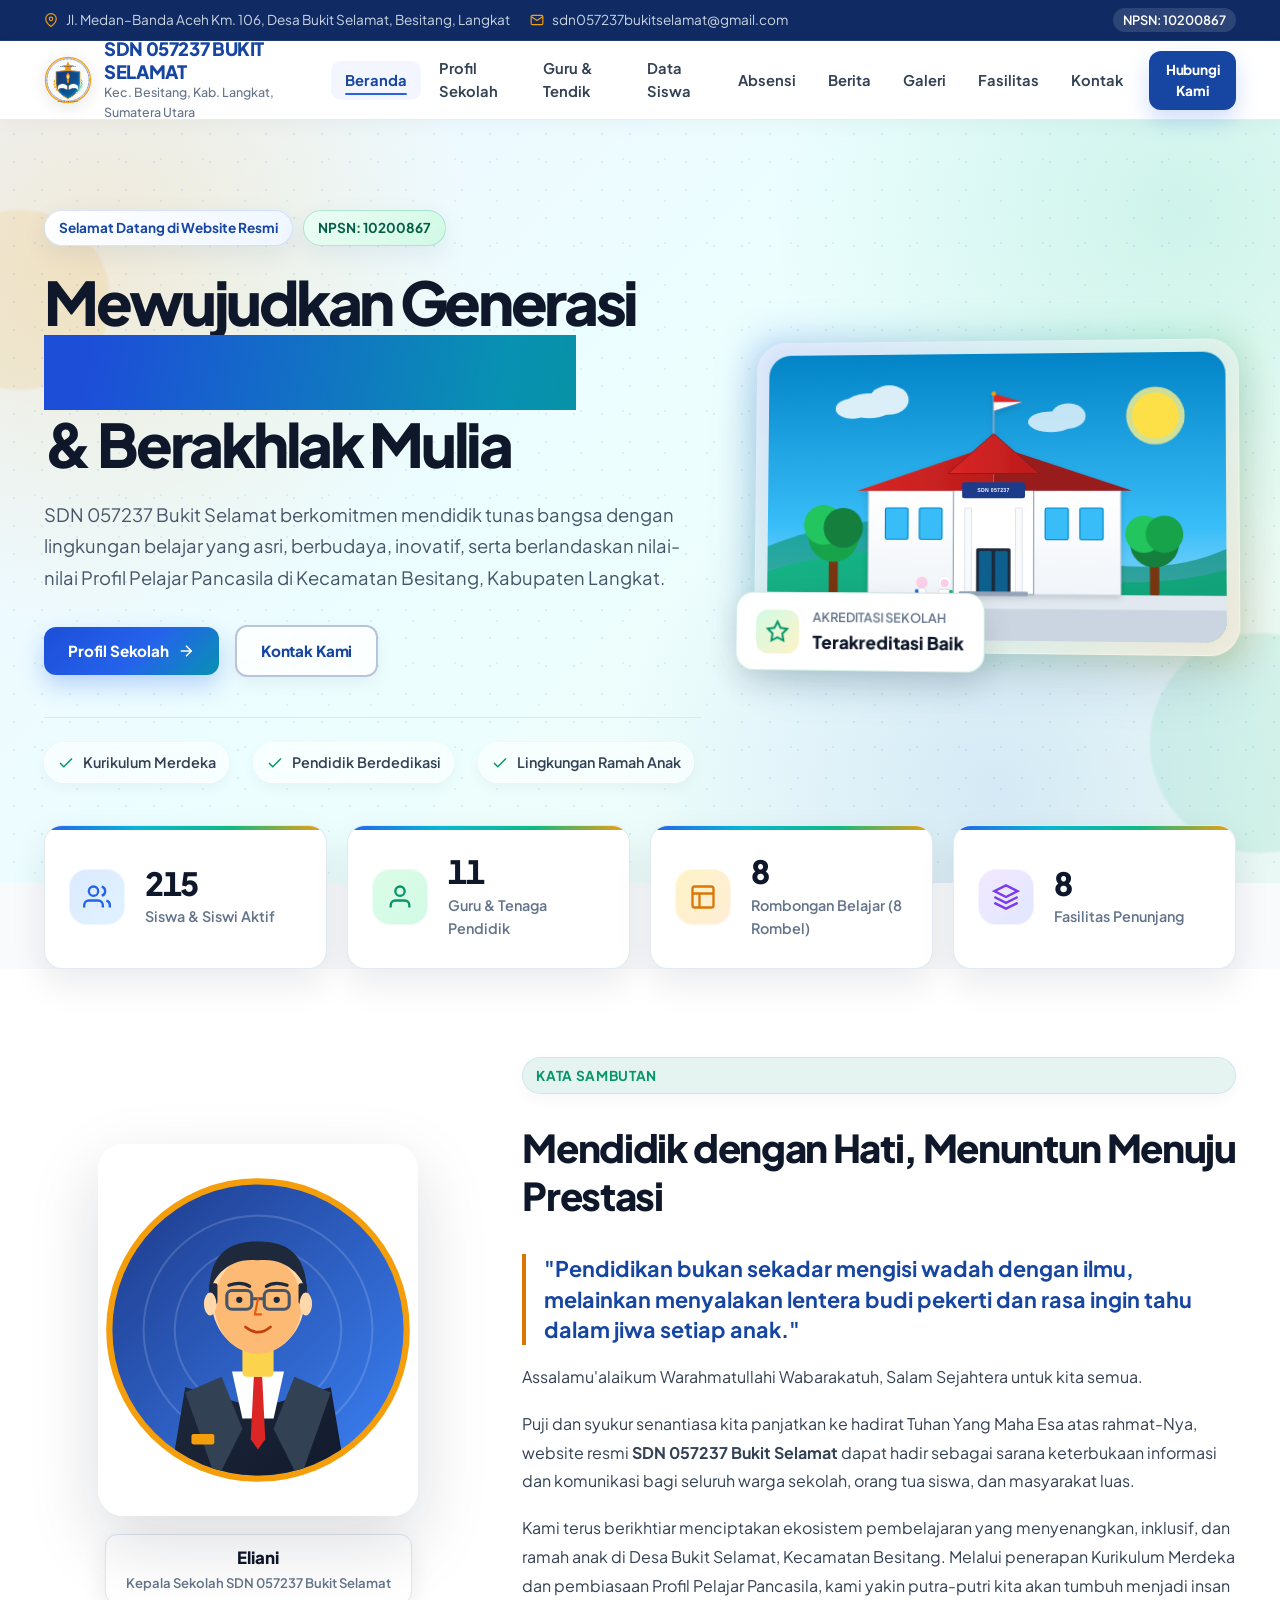
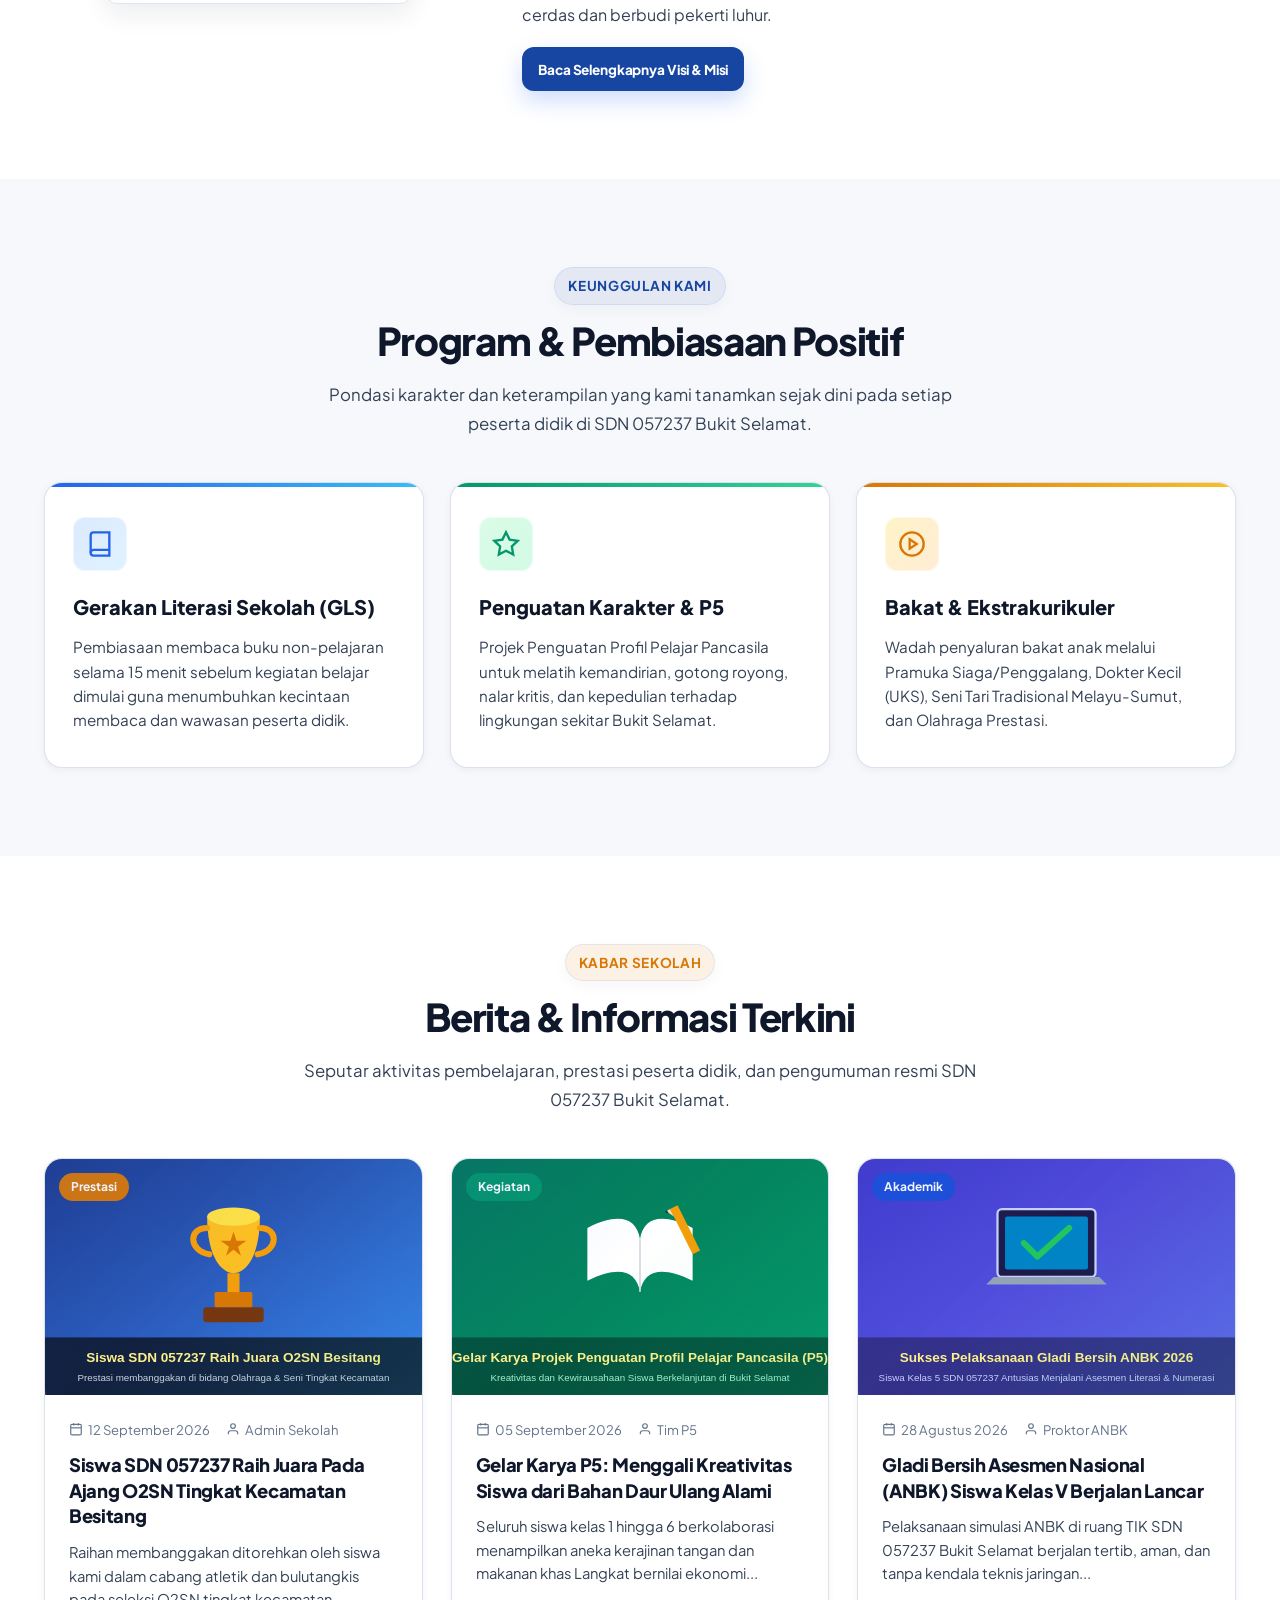
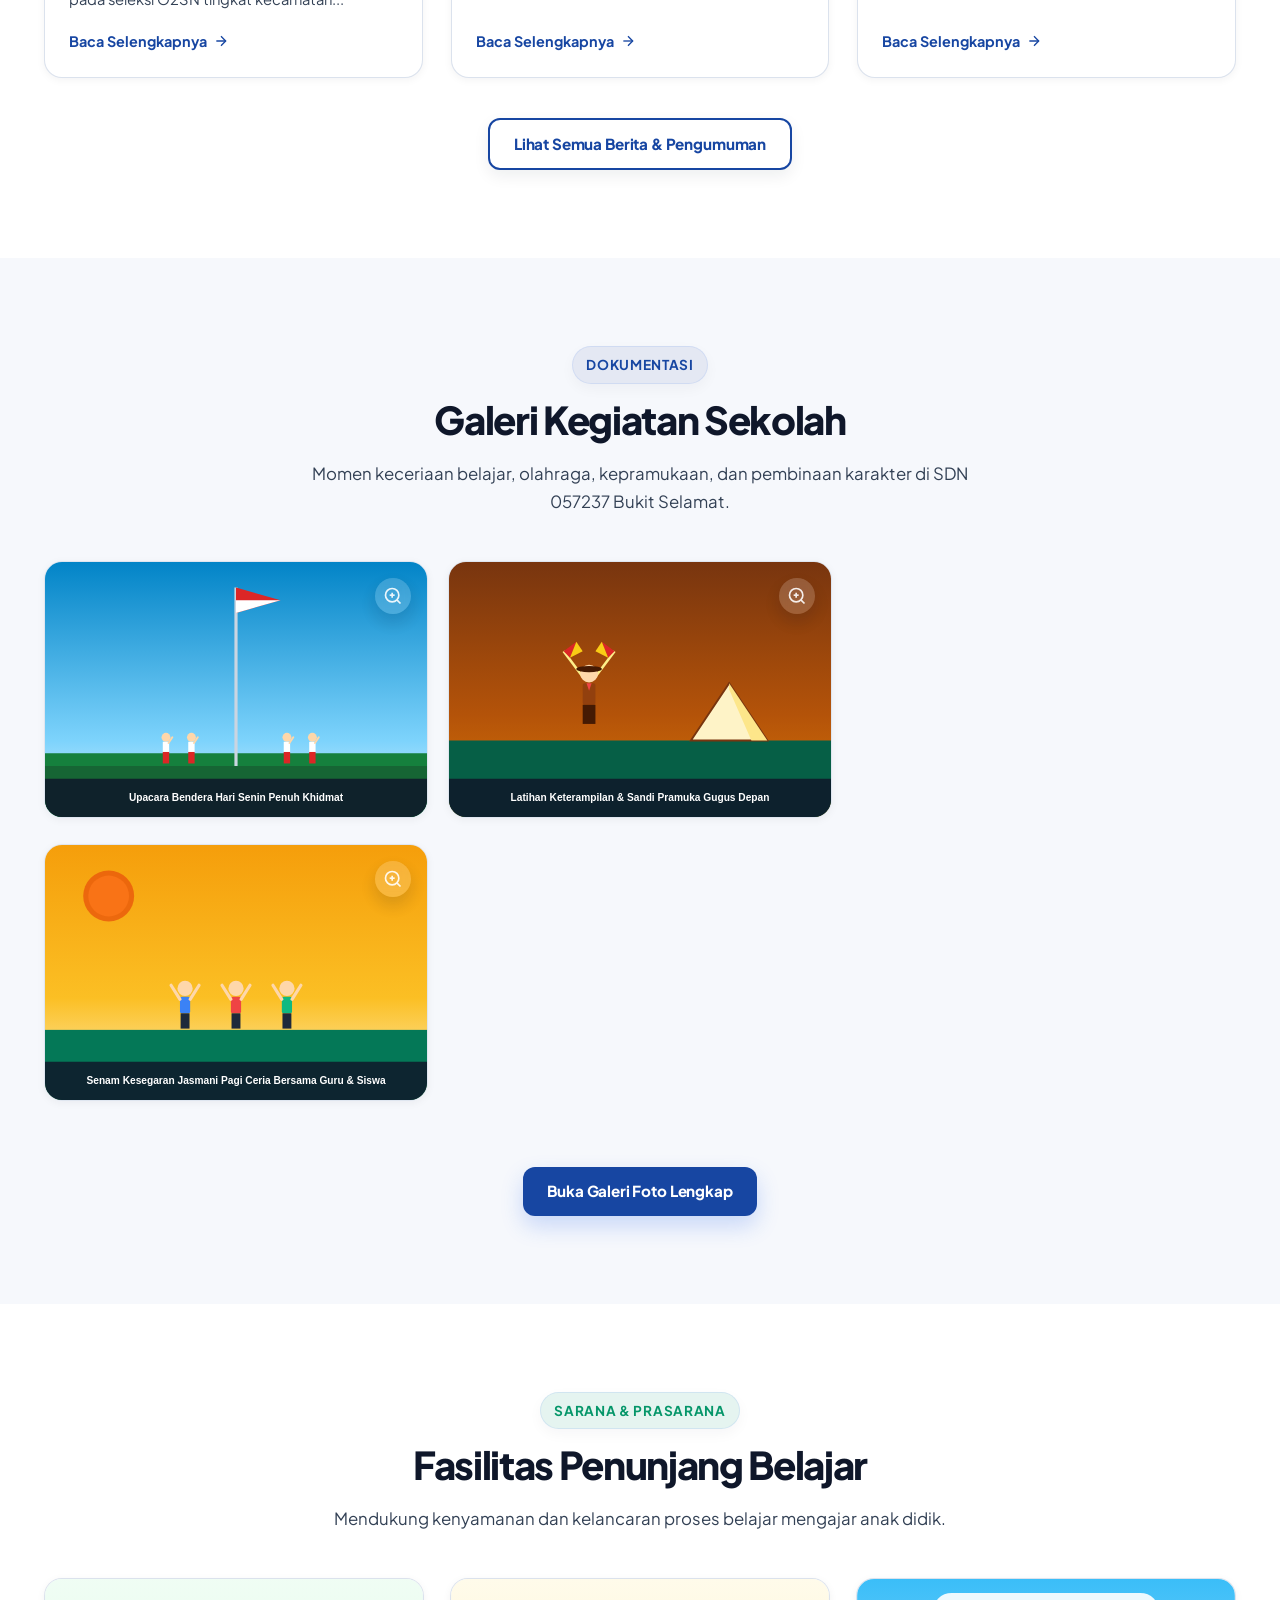
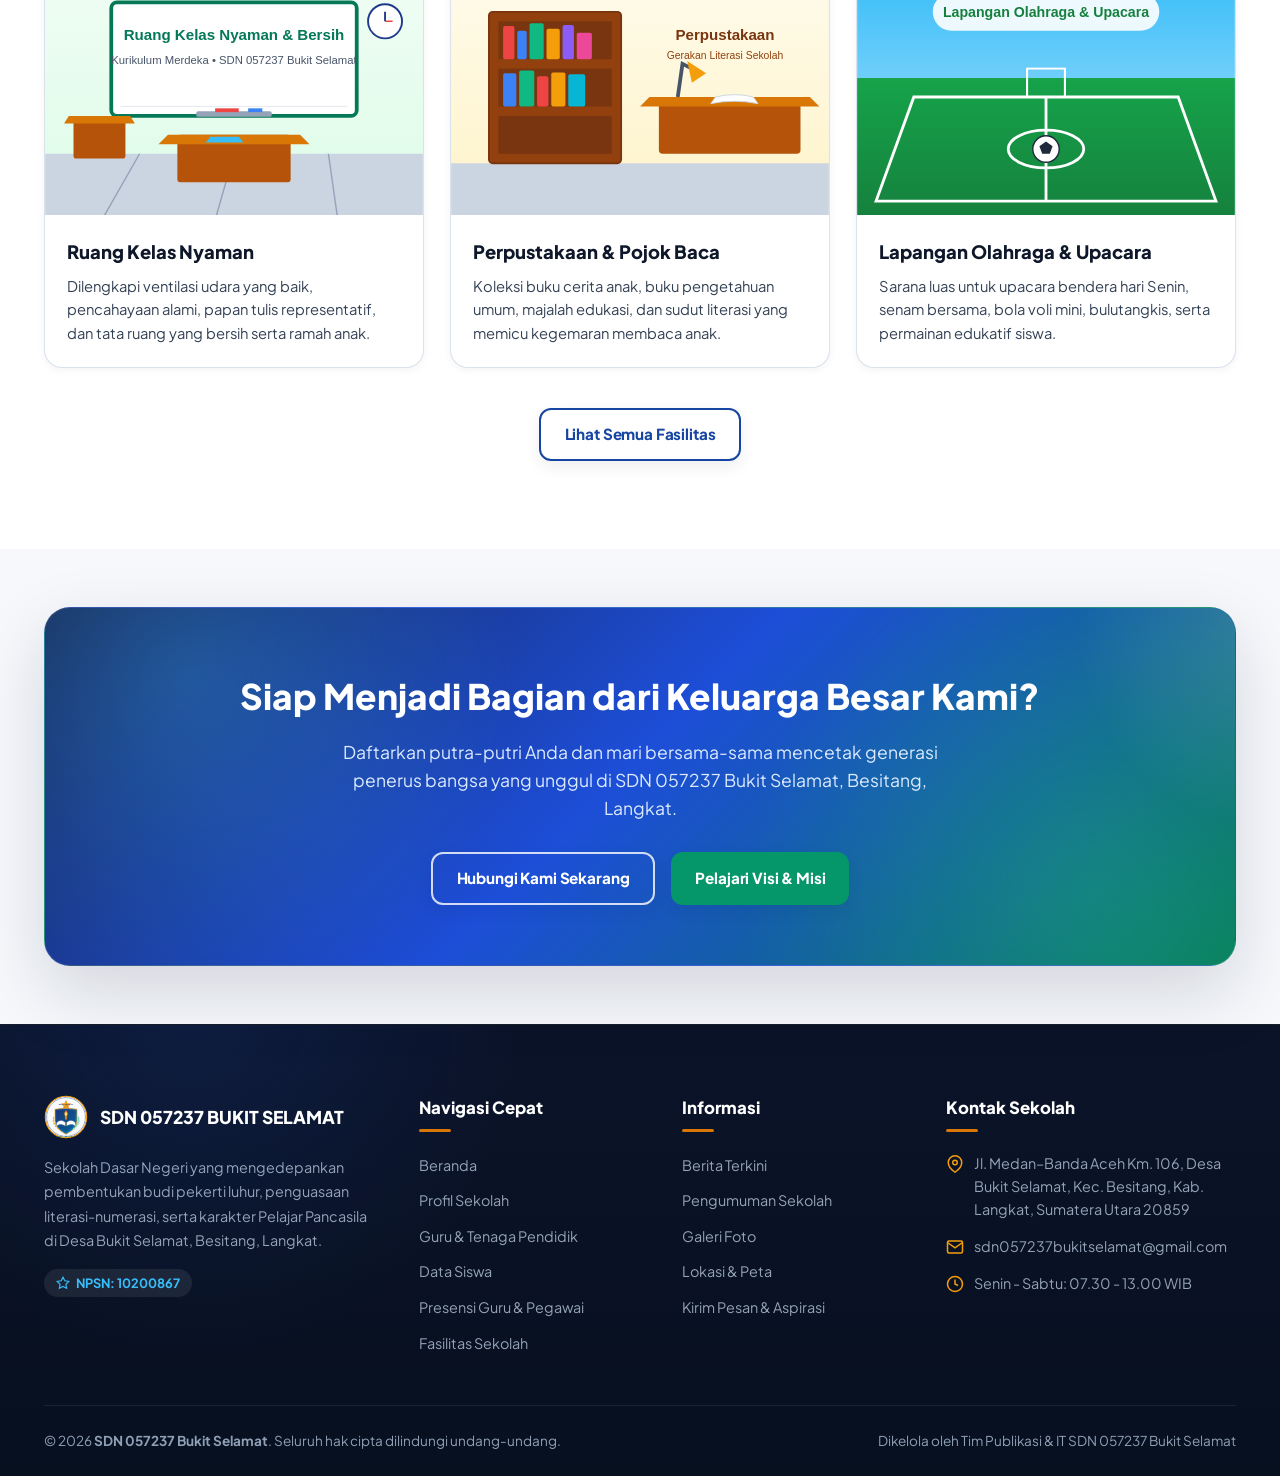
==== index.html @ f5596aab "feat: link homepage news cards to article details" ====
<!DOCTYPE html>
<html lang="id">
<head>
  <meta charset="UTF-8">
  <meta name="viewport" content="width=device-width, initial-scale=1.0">
  <title>SDN 057237 Bukit Selamat - Website Resmi Sekolah Dasar Negeri</title>
  <meta name="description" content="Website resmi SDN 057237 Bukit Selamat, Besitang, Langkat, Sumatera Utara. NPSN: 10200867. Informasi profil sekolah, guru, siswa, fasilitas, prestasi, dan berita terkini.">
  <link rel="icon" type="image/svg+xml" href="images/logo.svg">
  <link rel="stylesheet" href="css/style.css">
  <meta name="theme-color" content="#1746a2">
  <meta name="robots" content="index,follow">
  <meta property="og:type" content="website">
  <meta property="og:site_name" content="SDN 057237 Bukit Selamat">
  <meta property="og:title" content="SDN 057237 Bukit Selamat - Website Resmi Sekolah Dasar Negeri">
  <meta property="og:description" content="Website resmi SDN 057237 Bukit Selamat, Besitang, Langkat, Sumatera Utara. NPSN: 10200867. Informasi profil sekolah, guru, siswa, fasilitas, prestasi, dan berita terkini.">
  <script type="application/ld+json">
    {
    "@context": "https://schema.org",
    "@type": "School",
    "name": "SDN 057237 Bukit Selamat",
    "identifier": {
      "@type": "PropertyValue",
      "propertyID": "NPSN",
      "value": "10200867"
    },
    "description": "Website resmi SDN 057237 Bukit Selamat, Besitang, Langkat, Sumatera Utara. NPSN: 10200867. Informasi profil sekolah, guru, siswa, fasilitas, prestasi, dan berita terkini.",
    "email": "sdn057237bukitselamat@gmail.com",
    "address": {
      "@type": "PostalAddress",
      "streetAddress": "Jl. Medan–Banda Aceh Km. 106, Desa Bukit Selamat",
      "addressLocality": "Besitang",
      "addressRegion": "Sumatera Utara",
      "postalCode": "20859",
      "addressCountry": "ID"
    }
  }
  </script>
</head>
<body>

  <!-- ==========================================================================
       1. Top Bar (Kontak Cepat & NPSN)
       ========================================================================== -->
  <div class="topbar">
    <div class="container topbar-wrapper">
      <div class="topbar-info">
        <span class="topbar-item">
          <!-- Icon Map Pin -->
          <svg viewBox="0 0 24 24" fill="none" stroke="currentColor" stroke-width="2"><path d="M21 10c0 7-9 13-9 13s-9-6-9-13a9 9 0 0 1 18 0z"></path><circle cx="12" cy="10" r="3"></circle></svg>
          Jl. Medan–Banda Aceh Km. 106, Desa Bukit Selamat, Besitang, Langkat
        </span>
        <span class="topbar-item">
          <!-- Icon Mail -->
          <svg viewBox="0 0 24 24" fill="none" stroke="currentColor" stroke-width="2"><path d="M4 4h16c1.1 0 2 .9 2 2v12c0 1.1-.9 2-2 2H4c-1.1 0-2-.9-2-2V6c0-1.1.9-2 2-2z"></path><polyline points="22,6 12,13 2,6"></polyline></svg>
          <a href="mailto:sdn057237bukitselamat@gmail.com">sdn057237bukitselamat@gmail.com</a>
        </span>
      </div>
      <div class="topbar-badge">
        <span>NPSN: 10200867</span>
      </div>
    </div>
  </div>

  <!-- ==========================================================================
       2. Header & Navigasi Utama
       ========================================================================== -->
  <header class="header">
    <div class="container nav-container">
      <a href="index.html" class="brand" title="SDN 057237 Bukit Selamat">
        <img src="images/logo.svg" alt="Logo SDN 057237 Bukit Selamat" class="brand-logo">
        <div class="brand-text">
          <span class="brand-name">SDN 057237 BUKIT SELAMAT</span>
          <span class="brand-sub">Kec. Besitang, Kab. Langkat, Sumatera Utara</span>
        </div>
      </a>

      <!-- Menu Navigasi -->
      <nav class="nav-menu" id="navMenu">
        <a href="index.html" class="nav-link active">Beranda</a>
        <a href="profil.html" class="nav-link">Profil Sekolah</a>
        <a href="guru.html" class="nav-link">Guru &amp; Tendik</a>
        <a href="siswa.html" class="nav-link">Data Siswa</a>
        <a href="absensi.html" class="nav-link">Absensi</a>
        <a href="berita.html" class="nav-link">Berita</a>
        <a href="galeri.html" class="nav-link">Galeri</a>
        <a href="fasilitas.html" class="nav-link">Fasilitas</a>
        <a href="kontak.html" class="nav-link">Kontak</a>
        <div class="nav-cta">
          <a href="kontak.html" class="btn btn-primary btn-sm">Hubungi Kami</a>
        </div>
      </nav>

      <!-- Tombol Hamburger Mobile -->
      <button class="nav-toggle" aria-label="Buka Menu Navigasi">
        <svg viewBox="0 0 24 24" fill="none" stroke="currentColor" stroke-width="2"><line x1="3" y1="12" x2="21" y2="12"></line><line x1="3" y1="6" x2="21" y2="6"></line><line x1="3" y1="18" x2="21" y2="18"></line></svg>
      </button>
    </div>
  </header>

  <main>
    <!-- ==========================================================================
         3. Hero Section / Banner Sekolah
         ========================================================================== -->
    <section class="hero">
      <div class="hero-pattern"></div>
      <div class="container hero-grid">
        <div class="hero-text-content">
          <div class="hero-badge-group">
            <span class="hero-badge">Selamat Datang di Website Resmi</span>
            <span class="hero-badge hero-badge-npsn">NPSN: 10200867</span>
          </div>
          <h1 class="hero-title">Mewujudkan Generasi <span>Cerdas, Berkarakter</span> &amp; Berakhlak Mulia</h1>
          <p class="hero-subtitle">
            SDN 057237 Bukit Selamat berkomitmen mendidik tunas bangsa dengan lingkungan belajar yang asri, berbudaya, inovatif, serta berlandaskan nilai-nilai Profil Pelajar Pancasila di Kecamatan Besitang, Kabupaten Langkat.
          </p>
          <div class="hero-buttons">
            <a href="profil.html" class="btn btn-primary">
              <span>Profil Sekolah</span>
              <svg viewBox="0 0 24 24" fill="none" stroke="currentColor" stroke-width="2"><line x1="5" y1="12" x2="19" y2="12"></line><polyline points="12 5 19 12 12 19"></polyline></svg>
            </a>
            <a href="kontak.html" class="btn btn-outline">
              <span>Kontak Kami</span>
            </a>
          </div>
          <div class="hero-features">
            <div class="hero-feature-item">
              <svg viewBox="0 0 24 24" fill="none" stroke="currentColor" stroke-width="2"><polyline points="20 6 9 17 4 12"></polyline></svg>
              <span>Kurikulum Merdeka</span>
            </div>
            <div class="hero-feature-item">
              <svg viewBox="0 0 24 24" fill="none" stroke="currentColor" stroke-width="2"><polyline points="20 6 9 17 4 12"></polyline></svg>
              <span>Pendidik Berdedikasi</span>
            </div>
            <div class="hero-feature-item">
              <svg viewBox="0 0 24 24" fill="none" stroke="currentColor" stroke-width="2"><polyline points="20 6 9 17 4 12"></polyline></svg>
              <span>Lingkungan Ramah Anak</span>
            </div>
          </div>
        </div>

        <div class="hero-image-wrapper">
          <div class="hero-image-card">
            <img src="images/hero-school.svg" alt="Ilustrasi Gedung SDN 057237 Bukit Selamat">
            <!-- Floating Badge -->
            <div class="floating-badge">
              <div class="floating-icon">
                <svg viewBox="0 0 24 24" fill="none" stroke="currentColor" stroke-width="2"><path d="M12 2l3.09 6.26L22 9.27l-5 4.87 1.18 6.88L12 17.77l-6.18 3.25L7 14.14 2 9.27l6.91-1.01L12 2z"></path></svg>
              </div>
              <div>
                <div class="floating-title">Akreditasi Sekolah</div>
                <div class="floating-val">Terakreditasi Baik</div>
              </div>
            </div>
          </div>
        </div>
      </div>
    </section>

    <!-- ==========================================================================
         4. Ringkasan Statistik Sekolah (Siswa, Guru, Fasilitas, Kelas)
         ========================================================================== -->
    <section class="stats-section">
      <div class="container">
        <div class="stats-grid">
          <!-- Card Siswa -->
          <div class="stat-card">
            <div class="stat-icon icon-blue">
              <svg viewBox="0 0 24 24" fill="none" stroke="currentColor" stroke-width="2"><path d="M17 21v-2a4 4 0 0 0-4-4H5a4 4 0 0 0-4 4v2"></path><circle cx="9" cy="7" r="4"></circle><path d="M23 21v-2a4 4 0 0 0-3-3.87"></path><path d="M16 3.13a4 4 0 0 1 0 7.75"></path></svg>
            </div>
            <div class="stat-content">
              <!-- CATATAN: Ganti data angka siswa pada atribut data-target -->
              <span class="stat-number" data-target="215">0</span>
              <span class="stat-label">Siswa &amp; Siswi Aktif</span>
            </div>
          </div>

          <!-- Card Guru -->
          <div class="stat-card">
            <div class="stat-icon icon-green">
              <svg viewBox="0 0 24 24" fill="none" stroke="currentColor" stroke-width="2"><path d="M20 21v-2a4 4 0 0 0-4-4H8a4 4 0 0 0-4 4v2"></path><circle cx="12" cy="7" r="4"></circle></svg>
            </div>
            <div class="stat-content">
              <!-- Disinkronkan dengan direktori guru aktif: 11 orang -->
              <span class="stat-number" data-target="11">0</span>
              <span class="stat-label">Guru &amp; Tenaga Pendidik</span>
            </div>
          </div>

          <!-- Card Ruang Kelas -->
          <div class="stat-card">
            <div class="stat-icon icon-amber">
              <svg viewBox="0 0 24 24" fill="none" stroke="currentColor" stroke-width="2"><rect x="3" y="3" width="18" height="18" rx="2" ry="2"></rect><line x1="3" y1="9" x2="21" y2="9"></line><line x1="9" y1="21" x2="9" y2="9"></line></svg>
            </div>
            <div class="stat-content">
              <!-- CATATAN: Ganti data ruang kelas -->
              <span class="stat-number" data-target="8">0</span>
              <span class="stat-label">Rombongan Belajar (8 Rombel)</span>
            </div>
          </div>

          <!-- Card Fasilitas -->
          <div class="stat-card">
            <div class="stat-icon">
              <svg viewBox="0 0 24 24" fill="none" stroke="currentColor" stroke-width="2"><polygon points="12 2 2 7 12 12 22 7 12 2"></polygon><polyline points="2 17 12 22 22 17"></polyline><polyline points="2 12 12 17 22 12"></polyline></svg>
            </div>
            <div class="stat-content">
              <!-- CATATAN: Ganti data fasilitas penunjang -->
              <span class="stat-number" data-target="8">0</span>
              <span class="stat-label">Fasilitas Penunjang</span>
            </div>
          </div>
        </div>
      </div>
    </section>

    <!-- ==========================================================================
         5. Sambutan Kepala Sekolah
         ========================================================================== -->
    <section class="section bg-white">
      <div class="container">
        <div class="sambutan-grid">
          <div class="sambutan-image-wrapper">
            <div class="sambutan-frame">
              <img src="images/kepala-sekolah.svg" alt="Kepala Sekolah SDN 057237 Bukit Selamat">
            </div>
            <div class="sambutan-tag-kepsek">
              <!-- CATATAN: Nama dan gelar Kepala Sekolah dapat disesuaikan di sini -->
              <div class="kepsek-name">Eliani</div>
              <div class="kepsek-role">Kepala Sekolah SDN 057237 Bukit Selamat</div>
            </div>
          </div>

          <div class="sambutan-content">
            <div class="section-tag tag-secondary">Kata Sambutan</div>
            <h2 class="section-title">Mendidik dengan Hati, Menuntun Menuju Prestasi</h2>
            <div class="sambutan-quote">
              "Pendidikan bukan sekadar mengisi wadah dengan ilmu, melainkan menyalakan lentera budi pekerti dan rasa ingin tahu dalam jiwa setiap anak."
            </div>
            <p class="sambutan-text">
              Assalamu'alaikum Warahmatullahi Wabarakatuh, Salam Sejahtera untuk kita semua.
            </p>
            <p class="sambutan-text">
              Puji dan syukur senantiasa kita panjatkan ke hadirat Tuhan Yang Maha Esa atas rahmat-Nya, website resmi <strong>SDN 057237 Bukit Selamat</strong> dapat hadir sebagai sarana keterbukaan informasi dan komunikasi bagi seluruh warga sekolah, orang tua siswa, dan masyarakat luas.
            </p>
            <p class="sambutan-text">
              Kami terus berikhtiar menciptakan ekosistem pembelajaran yang menyenangkan, inklusif, dan ramah anak di Desa Bukit Selamat, Kecamatan Besitang. Melalui penerapan Kurikulum Merdeka dan pembiasaan Profil Pelajar Pancasila, kami yakin putra-putri kita akan tumbuh menjadi insan cerdas dan berbudi pekerti luhur.
            </p>
            <div>
              <a href="profil.html" class="btn btn-primary btn-sm">Baca Selengkapnya Visi &amp; Misi</a>
            </div>
          </div>
        </div>
      </div>
    </section>

    <!-- ==========================================================================
         6. Program Unggulan Sekolah
         ========================================================================== -->
    <section class="section bg-light">
      <div class="container">
        <div class="section-header">
          <span class="section-tag">Keunggulan Kami</span>
          <h2 class="section-title">Program &amp; Pembiasaan Positif</h2>
          <p class="section-desc">Pondasi karakter dan keterampilan yang kami tanamkan sejak dini pada setiap peserta didik di SDN 057237 Bukit Selamat.</p>
        </div>

        <div class="programs-grid">
          <!-- Program 1 -->
          <div class="program-card">
            <div class="program-icon">
              <svg viewBox="0 0 24 24" fill="none" stroke="currentColor" stroke-width="2"><path d="M4 19.5A2.5 2.5 0 0 1 6.5 17H20"></path><path d="M6.5 2H20v20H6.5A2.5 2.5 0 0 1 4 19.5v-15A2.5 2.5 0 0 1 6.5 2z"></path></svg>
            </div>
            <h3 class="program-title">Gerakan Literasi Sekolah (GLS)</h3>
            <p class="program-desc">Pembiasaan membaca buku non-pelajaran selama 15 menit sebelum kegiatan belajar dimulai guna menumbuhkan kecintaan membaca dan wawasan peserta didik.</p>
          </div>

          <!-- Program 2 -->
          <div class="program-card">
            <div class="program-icon">
              <svg viewBox="0 0 24 24" fill="none" stroke="currentColor" stroke-width="2"><path d="M12 2l3.09 6.26L22 9.27l-5 4.87 1.18 6.88L12 17.77l-6.18 3.25L7 14.14 2 9.27l6.91-1.01L12 2z"></path></svg>
            </div>
            <h3 class="program-title">Penguatan Karakter &amp; P5</h3>
            <p class="program-desc">Projek Penguatan Profil Pelajar Pancasila untuk melatih kemandirian, gotong royong, nalar kritis, dan kepedulian terhadap lingkungan sekitar Bukit Selamat.</p>
          </div>

          <!-- Program 3 -->
          <div class="program-card">
            <div class="program-icon">
              <svg viewBox="0 0 24 24" fill="none" stroke="currentColor" stroke-width="2"><circle cx="12" cy="12" r="10"></circle><polygon points="10 8 16 12 10 16 10 8"></polygon></svg>
            </div>
            <h3 class="program-title">Bakat &amp; Ekstrakurikuler</h3>
            <p class="program-desc">Wadah penyaluran bakat anak melalui Pramuka Siaga/Penggalang, Dokter Kecil (UKS), Seni Tari Tradisional Melayu-Sumut, dan Olahraga Prestasi.</p>
          </div>
        </div>
      </div>
    </section>

    <!-- ==========================================================================
         7. Berita & Pengumuman Terbaru
         ========================================================================== -->
    <section class="section bg-white">
      <div class="container">
        <div class="section-header">
          <span class="section-tag tag-accent">Kabar Sekolah</span>
          <h2 class="section-title">Berita &amp; Informasi Terkini</h2>
          <p class="section-desc">Seputar aktivitas pembelajaran, prestasi peserta didik, dan pengumuman resmi SDN 057237 Bukit Selamat.</p>
        </div>

        <div class="news-grid">
          <!-- Berita 1 -->
          <article class="news-card">
            <div class="news-thumb">
              <img src="images/berita-1.svg" alt="Prestasi Siswa Juara O2SN">
              <span class="news-badge badge-prestasi">Prestasi</span>
            </div>
            <div class="news-body">
              <div class="news-meta">
                <span class="news-meta-item">
                  <svg viewBox="0 0 24 24" fill="none" stroke="currentColor" stroke-width="2"><rect x="3" y="4" width="18" height="18" rx="2" ry="2"></rect><line x1="16" y1="2" x2="16" y2="6"></line><line x1="8" y1="2" x2="8" y2="6"></line><line x1="3" y1="10" x2="21" y2="10"></line></svg>
                  12 September 2026
                </span>
                <span class="news-meta-item">
                  <svg viewBox="0 0 24 24" fill="none" stroke="currentColor" stroke-width="2"><path d="M20 21v-2a4 4 0 0 0-4-4H8a4 4 0 0 0-4 4v2"></path><circle cx="12" cy="7" r="4"></circle></svg>
                  Admin Sekolah
                </span>
              </div>
              <h3 class="news-title">Siswa SDN 057237 Raih Juara Pada Ajang O2SN Tingkat Kecamatan Besitang</h3>
              <p class="news-excerpt">Raihan membanggakan ditorehkan oleh siswa kami dalam cabang atletik dan bulutangkis pada seleksi O2SN tingkat kecamatan...</p>
              <a href="berita.html#berita-o2sn" class="news-link">
                <span>Baca Selengkapnya</span>
                <svg viewBox="0 0 24 24" fill="none" stroke="currentColor" stroke-width="2"><line x1="5" y1="12" x2="19" y2="12"></line><polyline points="12 5 19 12 12 19"></polyline></svg>
              </a>
            </div>
          </article>

          <!-- Berita 2 -->
          <article class="news-card">
            <div class="news-thumb">
              <img src="images/berita-2.svg" alt="Pameran Gelar Karya P5">
              <span class="news-badge badge-kegiatan">Kegiatan</span>
            </div>
            <div class="news-body">
              <div class="news-meta">
                <span class="news-meta-item">
                  <svg viewBox="0 0 24 24" fill="none" stroke="currentColor" stroke-width="2"><rect x="3" y="4" width="18" height="18" rx="2" ry="2"></rect><line x1="16" y1="2" x2="16" y2="6"></line><line x1="8" y1="2" x2="8" y2="6"></line><line x1="3" y1="10" x2="21" y2="10"></line></svg>
                  05 September 2026
                </span>
                <span class="news-meta-item">
                  <svg viewBox="0 0 24 24" fill="none" stroke="currentColor" stroke-width="2"><path d="M20 21v-2a4 4 0 0 0-4-4H8a4 4 0 0 0-4 4v2"></path><circle cx="12" cy="7" r="4"></circle></svg>
                  Tim P5
                </span>
              </div>
              <h3 class="news-title">Gelar Karya P5: Menggali Kreativitas Siswa dari Bahan Daur Ulang Alami</h3>
              <p class="news-excerpt">Seluruh siswa kelas 1 hingga 6 berkolaborasi menampilkan aneka kerajinan tangan dan makanan khas Langkat bernilai ekonomi...</p>
              <a href="berita.html#berita-p5" class="news-link">
                <span>Baca Selengkapnya</span>
                <svg viewBox="0 0 24 24" fill="none" stroke="currentColor" stroke-width="2"><line x1="5" y1="12" x2="19" y2="12"></line><polyline points="12 5 19 12 12 19"></polyline></svg>
              </a>
            </div>
          </article>

          <!-- Berita 3 -->
          <article class="news-card">
            <div class="news-thumb">
              <img src="images/berita-4.svg" alt="Persiapan ANBK">
              <span class="news-badge badge-akademik">Akademik</span>
            </div>
            <div class="news-body">
              <div class="news-meta">
                <span class="news-meta-item">
                  <svg viewBox="0 0 24 24" fill="none" stroke="currentColor" stroke-width="2"><rect x="3" y="4" width="18" height="18" rx="2" ry="2"></rect><line x1="16" y1="2" x2="16" y2="6"></line><line x1="8" y1="2" x2="8" y2="6"></line><line x1="3" y1="10" x2="21" y2="10"></line></svg>
                  28 Agustus 2026
                </span>
                <span class="news-meta-item">
                  <svg viewBox="0 0 24 24" fill="none" stroke="currentColor" stroke-width="2"><path d="M20 21v-2a4 4 0 0 0-4-4H8a4 4 0 0 0-4 4v2"></path><circle cx="12" cy="7" r="4"></circle></svg>
                  Proktor ANBK
                </span>
              </div>
              <h3 class="news-title">Gladi Bersih Asesmen Nasional (ANBK) Siswa Kelas V Berjalan Lancar</h3>
              <p class="news-excerpt">Pelaksanaan simulasi ANBK di ruang TIK SDN 057237 Bukit Selamat berjalan tertib, aman, dan tanpa kendala teknis jaringan...</p>
              <a href="berita.html#berita-anbk" class="news-link">
                <span>Baca Selengkapnya</span>
                <svg viewBox="0 0 24 24" fill="none" stroke="currentColor" stroke-width="2"><line x1="5" y1="12" x2="19" y2="12"></line><polyline points="12 5 19 12 12 19"></polyline></svg>
              </a>
            </div>
          </article>
        </div>

        <div style="text-align: center; margin-top: 40px;">
          <a href="berita.html" class="btn btn-outline">Lihat Semua Berita &amp; Pengumuman</a>
        </div>
      </div>
    </section>

    <!-- ==========================================================================
         8. Cuplikan Galeri Foto Kegiatan
         ========================================================================== -->
    <section class="section bg-light">
      <div class="container">
        <div class="section-header">
          <span class="section-tag">Dokumentasi</span>
          <h2 class="section-title">Galeri Kegiatan Sekolah</h2>
          <p class="section-desc">Momen keceriaan belajar, olahraga, kepramukaan, dan pembinaan karakter di SDN 057237 Bukit Selamat.</p>
        </div>

        <div class="gallery-grid">
          <!-- Foto 1 -->
          <div class="gallery-item">
            <img src="images/galeri-1.svg" alt="Upacara Bendera Hari Senin">
            <div class="gallery-overlay">
              <span class="gallery-cat">Upacara</span>
              <div class="gallery-caption">Upacara Bendera Hari Senin Penuh Khidmat</div>
            </div>
            <div class="gallery-zoom-icon">
              <svg width="20" height="20" viewBox="0 0 24 24" fill="none" stroke="currentColor" stroke-width="2"><circle cx="11" cy="11" r="8"></circle><line x1="21" y1="21" x2="16.65" y2="16.65"></line><line x1="11" y1="8" x2="11" y2="14"></line><line x1="8" y1="11" x2="14" y2="11"></line></svg>
            </div>
          </div>

          <!-- Foto 2 -->
          <div class="gallery-item">
            <img src="images/galeri-2.svg" alt="Senam Pagi Bersama">
            <div class="gallery-overlay">
              <span class="gallery-cat">Kebugaran</span>
              <div class="gallery-caption">Senam Kesegaran Jasmani Pagi Bersama</div>
            </div>
            <div class="gallery-zoom-icon">
              <svg width="20" height="20" viewBox="0 0 24 24" fill="none" stroke="currentColor" stroke-width="2"><circle cx="11" cy="11" r="8"></circle><line x1="21" y1="21" x2="16.65" y2="16.65"></line><line x1="11" y1="8" x2="11" y2="14"></line><line x1="8" y1="11" x2="14" y2="11"></line></svg>
            </div>
          </div>

          <!-- Foto 3 -->
          <div class="gallery-item">
            <img src="images/galeri-3.svg" alt="Latihan Pramuka Siaga">
            <div class="gallery-overlay">
              <span class="gallery-cat">Ekstrakurikuler</span>
              <div class="gallery-caption">Latihan Keterampilan Pramuka Gugus Depan</div>
            </div>
            <div class="gallery-zoom-icon">
              <svg width="20" height="20" viewBox="0 0 24 24" fill="none" stroke="currentColor" stroke-width="2"><circle cx="11" cy="11" r="8"></circle><line x1="21" y1="21" x2="16.65" y2="16.65"></line><line x1="11" y1="8" x2="11" y2="14"></line><line x1="8" y1="11" x2="14" y2="11"></line></svg>
            </div>
          </div>
        </div>

        <div style="text-align: center; margin-top: 40px;">
          <a href="galeri.html" class="btn btn-primary">Buka Galeri Foto Lengkap</a>
        </div>
      </div>
    </section>

    <!-- ==========================================================================
         9. Cuplikan Fasilitas Sekolah
         ========================================================================== -->
    <section class="section bg-white">
      <div class="container">
        <div class="section-header">
          <span class="section-tag tag-secondary">Sarana &amp; Prasarana</span>
          <h2 class="section-title">Fasilitas Penunjang Belajar</h2>
          <p class="section-desc">Mendukung kenyamanan dan kelancaran proses belajar mengajar anak didik.</p>
        </div>

        <div class="facility-grid">
          <!-- Fasilitas 1 -->
          <div class="facility-card">
            <div class="facility-thumb">
              <img src="images/fasilitas-kelas.svg" alt="Ruang Kelas Representatif">
            </div>
            <div class="facility-body">
              <h3 class="facility-title">Ruang Kelas Nyaman</h3>
              <p class="facility-desc">Dilengkapi ventilasi udara yang baik, pencahayaan alami, papan tulis representatif, dan tata ruang yang bersih serta ramah anak.</p>
            </div>
          </div>

          <!-- Fasilitas 2 -->
          <div class="facility-card">
            <div class="facility-thumb">
              <img src="images/fasilitas-perpus.svg" alt="Perpustakaan Sekolah">
            </div>
            <div class="facility-body">
              <h3 class="facility-title">Perpustakaan &amp; Pojok Baca</h3>
              <p class="facility-desc">Koleksi buku cerita anak, buku pengetahuan umum, majalah edukasi, dan sudut literasi yang memicu kegemaran membaca anak.</p>
            </div>
          </div>

          <!-- Fasilitas 3 -->
          <div class="facility-card">
            <div class="facility-thumb">
              <img src="images/fasilitas-lapangan.svg" alt="Lapangan Olahraga">
            </div>
            <div class="facility-body">
              <h3 class="facility-title">Lapangan Olahraga &amp; Upacara</h3>
              <p class="facility-desc">Sarana luas untuk upacara bendera hari Senin, senam bersama, bola voli mini, bulutangkis, serta permainan edukatif siswa.</p>
            </div>
          </div>
        </div>

        <div style="text-align: center; margin-top: 40px;">
          <a href="fasilitas.html" class="btn btn-outline">Lihat Semua Fasilitas</a>
        </div>
      </div>
    </section>

    <!-- ==========================================================================
         10. Kontak Cepat & Banner Ajakan
         ========================================================================== -->
    <section class="section-sm bg-light">
      <div class="container">
        <div class="cta-banner">
          <h2 class="cta-title">Siap Menjadi Bagian dari Keluarga Besar Kami?</h2>
          <p class="cta-desc">Daftarkan putra-putri Anda dan mari bersama-sama mencetak generasi penerus bangsa yang unggul di SDN 057237 Bukit Selamat, Besitang, Langkat.</p>
          <div style="display: flex; justify-content: center; gap: 16px; flex-wrap: wrap;">
            <a href="kontak.html" class="btn btn-outline-white">Hubungi Kami Sekarang</a>
            <a href="profil.html" class="btn btn-secondary">Pelajari Visi &amp; Misi</a>
          </div>
        </div>
      </div>
    </section>
  </main>

  <!-- ==========================================================================
       11. Footer
       ========================================================================== -->
  <footer class="footer">
    <div class="container">
      <div class="footer-grid">
        <!-- Kolom 1: Profil Sekolah -->
        <div class="footer-brand">
          <div class="footer-brand-header">
            <img src="images/logo.svg" alt="Logo SDN 057237 Bukit Selamat" class="footer-brand-logo">
            <div class="footer-brand-name">SDN 057237 BUKIT SELAMAT</div>
          </div>
          <p class="footer-desc">
            Sekolah Dasar Negeri yang mengedepankan pembentukan budi pekerti luhur, penguasaan literasi-numerasi, serta karakter Pelajar Pancasila di Desa Bukit Selamat, Besitang, Langkat.
          </p>
          <div class="footer-npsn-badge">
            <svg width="14" height="14" viewBox="0 0 24 24" fill="none" stroke="currentColor" stroke-width="2"><path d="M12 2l3.09 6.26L22 9.27l-5 4.87 1.18 6.88L12 17.77l-6.18 3.25L7 14.14 2 9.27l6.91-1.01L12 2z"></path></svg>
            <span>NPSN: 10200867</span>
          </div>
        </div>

        <!-- Kolom 2: Navigasi Cepat -->
        <div>
          <h4 class="footer-col-title">Navigasi Cepat</h4>
          <ul class="footer-links">
            <li><a href="index.html" class="footer-link">Beranda</a></li>
            <li><a href="profil.html" class="footer-link">Profil Sekolah</a></li>
            <li><a href="guru.html" class="footer-link">Guru &amp; Tenaga Pendidik</a></li>
            <li><a href="siswa.html" class="footer-link">Data Siswa</a></li>
            <li><a href="absensi.html" class="footer-link">Presensi Guru &amp; Pegawai</a></li>
            <li><a href="fasilitas.html" class="footer-link">Fasilitas Sekolah</a></li>
          </ul>
        </div>

        <!-- Kolom 3: Informasi & Publikasi -->
        <div>
          <h4 class="footer-col-title">Informasi</h4>
          <ul class="footer-links">
            <li><a href="berita.html" class="footer-link">Berita Terkini</a></li>
            <li><a href="berita.html" class="footer-link">Pengumuman Sekolah</a></li>
            <li><a href="galeri.html" class="footer-link">Galeri Foto</a></li>
            <li><a href="kontak.html" class="footer-link">Lokasi &amp; Peta</a></li>
            <li><a href="kontak.html" class="footer-link">Kirim Pesan &amp; Aspirasi</a></li>
          </ul>
        </div>

        <!-- Kolom 4: Kontak Resmi -->
        <div>
          <h4 class="footer-col-title">Kontak Sekolah</h4>
          <div class="footer-contact-list">
            <div class="footer-contact-item">
              <svg viewBox="0 0 24 24" fill="none" stroke="currentColor" stroke-width="2"><path d="M21 10c0 7-9 13-9 13s-9-6-9-13a9 9 0 0 1 18 0z"></path><circle cx="12" cy="10" r="3"></circle></svg>
              <span>Jl. Medan–Banda Aceh Km. 106, Desa Bukit Selamat, Kec. Besitang, Kab. Langkat, Sumatera Utara 20859</span>
            </div>
            <div class="footer-contact-item">
              <svg viewBox="0 0 24 24" fill="none" stroke="currentColor" stroke-width="2"><path d="M4 4h16c1.1 0 2 .9 2 2v12c0 1.1-.9 2-2 2H4c-1.1 0-2-.9-2-2V6c0-1.1.9-2 2-2z"></path><polyline points="22,6 12,13 2,6"></polyline></svg>
              <span>sdn057237bukitselamat@gmail.com</span>
            </div>
            <div class="footer-contact-item">
              <svg viewBox="0 0 24 24" fill="none" stroke="currentColor" stroke-width="2"><circle cx="12" cy="12" r="10"></circle><polyline points="12 6 12 12 16 14"></polyline></svg>
              <span>Senin - Sabtu: 07.30 - 13.00 WIB</span>
            </div>
          </div>
        </div>
      </div>

      <!-- Copyright Bottom Bar -->
      <div class="footer-bottom">
        <div>
          &copy; 2026 <strong>SDN 057237 Bukit Selamat</strong>. Seluruh hak cipta dilindungi undang-undang.
        </div>
        <div>
          Dikelola oleh Tim Publikasi &amp; IT SDN 057237 Bukit Selamat
        </div>
      </div>
    </div>
  </footer>

  <!-- Lightbox Modal untuk Galeri -->
  <div class="lightbox" id="lightboxModal">
    <button class="lightbox-close" aria-label="Tutup">&times;</button>
    <div class="lightbox-content">
      <div class="lightbox-img-wrap">
        <img src="" alt="" class="lightbox-img">
      </div>
      <div class="lightbox-footer">
        <div class="lightbox-caption"></div>
      </div>
    </div>
  </div>

  <!-- Tombol Kembali ke Atas (Back to top) -->
  <button class="back-to-top" aria-label="Kembali ke atas">
    <svg viewBox="0 0 24 24" fill="none" stroke="currentColor" stroke-width="2.5"><polyline points="18 15 12 9 6 15"></polyline></svg>
  </button>

  <script src="js/script.js"></script>
</body>
</html>
---- css/style.css ----
/* ==========================================================================
   SDN 057237 BUKIT SELAMAT - OFFICIAL STYLESHEET
   Desain Modern, Bersih, Responsif untuk Komputer dan Ponsel
   ========================================================================== */

/* --- Import Google Fonts --- */
@import url('https://fonts.googleapis.com/css2?family=Plus+Jakarta+Sans:wght@300;400;500;600;700;800&display=swap');

/* --- CSS Variables / Design System --- */
:root {
  --primary: #1e3a8a;          /* Biru Resmi Kemdikbud / Akademik */
  --primary-light: #2563eb;    /* Biru Cerah */
  --primary-dark: #172554;     /* Biru Tua */
  --secondary: #059669;        /* Hijau Alam Bukit Selamat / Segar */
  --secondary-light: #10b981;
  --secondary-dark: #064e3b;
  --accent: #d97706;           /* Emas / Amber Prestasi */
  --accent-light: #f59e0b;
  
  --dark: #0f172a;             /* Teks Utama Slate 900 */
  --dark-soft: #334155;        /* Teks Sekunder Slate 700 */
  --muted: #64748b;            /* Teks Redup Slate 500 */
  --light: #f8fafc;            /* Latar Belakang Terang */
  --white: #ffffff;
  --border: #e2e8f0;           /* Garis Pembatas */
  --border-light: #f1f5f9;
  
  --font-main: 'Plus Jakarta Sans', system-ui, -apple-system, BlinkMacSystemFont, 'Segoe UI', Roboto, sans-serif;
  
  --shadow-sm: 0 1px 2px 0 rgba(0, 0, 0, 0.05);
  --shadow-md: 0 4px 6px -1px rgba(0, 0, 0, 0.1), 0 2px 4px -2px rgba(0, 0, 0, 0.1);
  --shadow-lg: 0 10px 15px -3px rgba(0, 0, 0, 0.1), 0 4px 6px -4px rgba(0, 0, 0, 0.1);
  --shadow-xl: 0 20px 25px -5px rgba(0, 0, 0, 0.1), 0 8px 10px -6px rgba(0, 0, 0, 0.1);

  --radius-sm: 6px;
  --radius-md: 10px;
  --radius-lg: 16px;
  --radius-xl: 24px;
  --radius-full: 9999px;

  --transition: all 0.25s cubic-bezier(0.4, 0, 0.2, 1);
  --container-max: 1200px;
}

/* --- Base & Reset --- */
*, *::before, *::after {
  box-sizing: border-box;
  margin: 0;
  padding: 0;
}

html {
  font-family: var(--font-main);
  scroll-behavior: smooth;
  color: var(--dark);
  background-color: var(--white);
  line-height: 1.6;
}

body {
  overflow-x: hidden;
  display: flex;
  flex-direction: column;
  min-height: 100vh;
}

img, svg {
  max-width: 100%;
  height: auto;
  display: block;
}

a {
  color: inherit;
  text-decoration: none;
  transition: var(--transition);
}

ul, ol {
  list-style: none;
}

button, input, textarea, select {
  font-family: inherit;
  font-size: inherit;
}

/* --- Layout Containers --- */
.container {
  width: 100%;
  max-width: var(--container-max);
  margin-left: auto;
  margin-right: auto;
  padding-left: 20px;
  padding-right: 20px;
}

.section {
  padding: 80px 0;
}

.section-sm {
  padding: 50px 0;
}

.bg-light {
  background-color: var(--light);
}

.bg-white {
  background-color: var(--white);
}

.bg-primary {
  background-color: var(--primary);
  color: var(--white);
}

/* --- Section Headers --- */
.section-header {
  text-align: center;
  max-width: 720px;
  margin: 0 auto 50px;
}

.section-tag {
  display: inline-flex;
  align-items: center;
  gap: 6px;
  padding: 6px 14px;
  background: rgba(30, 58, 138, 0.08);
  color: var(--primary);
  font-weight: 700;
  font-size: 0.85rem;
  text-transform: uppercase;
  letter-spacing: 0.05em;
  border-radius: var(--radius-full);
  margin-bottom: 12px;
}

.section-tag.tag-secondary {
  background: rgba(5, 150, 105, 0.1);
  color: var(--secondary);
}

.section-tag.tag-accent {
  background: rgba(217, 119, 6, 0.1);
  color: var(--accent);
}

.section-title {
  font-size: 2.25rem;
  font-weight: 800;
  color: var(--dark);
  line-height: 1.25;
  margin-bottom: 16px;
  letter-spacing: -0.02em;
}

.section-desc {
  font-size: 1.05rem;
  color: var(--dark-soft);
  line-height: 1.7;
}

/* --- Top Bar --- */
.topbar {
  background-color: var(--primary-dark);
  color: #cbd5e1;
  font-size: 0.85rem;
  padding: 8px 0;
  border-bottom: 1px solid rgba(255, 255, 255, 0.08);
}

.topbar-wrapper {
  display: flex;
  justify-content: space-between;
  align-items: center;
  flex-wrap: wrap;
  gap: 12px;
}

.topbar-info {
  display: flex;
  align-items: center;
  flex-wrap: wrap;
  gap: 20px;
}

.topbar-item {
  display: inline-flex;
  align-items: center;
  gap: 8px;
}

.topbar-item svg {
  width: 14px;
  height: 14px;
  color: var(--accent-light);
}

.topbar-item a:hover {
  color: var(--white);
}

.topbar-badge {
  display: inline-flex;
  align-items: center;
  gap: 6px;
  padding: 2px 10px;
  background: rgba(255, 255, 255, 0.12);
  color: #ffffff;
  border-radius: var(--radius-full);
  font-weight: 600;
  font-size: 0.8rem;
}

/* --- Main Navigation / Header --- */
.header {
  position: sticky;
  top: 0;
  z-index: 100;
  background-color: rgba(255, 255, 255, 0.96);
  backdrop-filter: blur(10px);
  border-bottom: 1px solid var(--border);
  box-shadow: var(--shadow-sm);
  transition: var(--transition);
}

.header.scrolled {
  box-shadow: var(--shadow-md);
}

.nav-container {
  display: flex;
  align-items: center;
  justify-content: space-between;
  height: 78px;
}

.brand {
  display: flex;
  align-items: center;
  gap: 14px;
}

.brand-logo {
  width: 48px;
  height: 48px;
  flex-shrink: 0;
  border-radius: var(--radius-full);
  filter: drop-shadow(0 2px 4px rgba(0,0,0,0.1));
}

.brand-text {
  display: flex;
  flex-direction: column;
}

.brand-name {
  font-size: 1.15rem;
  font-weight: 800;
  color: var(--primary);
  line-height: 1.2;
  letter-spacing: -0.01em;
}

.brand-sub {
  font-size: 0.78rem;
  color: var(--muted);
  font-weight: 500;
}

.nav-menu {
  display: flex;
  align-items: center;
  gap: 6px;
}

.nav-link {
  padding: 8px 14px;
  font-size: 0.92rem;
  font-weight: 600;
  color: var(--dark-soft);
  border-radius: var(--radius-md);
  transition: var(--transition);
}

.nav-link:hover {
  color: var(--primary);
  background-color: rgba(30, 58, 138, 0.05);
}

.nav-link.active {
  color: var(--primary);
  background-color: rgba(30, 58, 138, 0.09);
  font-weight: 700;
}

.nav-cta {
  margin-left: 8px;
}

.nav-toggle {
  display: none;
  background: none;
  border: none;
  cursor: pointer;
  padding: 8px;
  color: var(--dark);
  border-radius: var(--radius-sm);
}

.nav-toggle:hover {
  background-color: var(--light);
}

.nav-toggle svg {
  width: 26px;
  height: 26px;
}

/* --- Buttons --- */
.btn {
  display: inline-flex;
  align-items: center;
  justify-content: center;
  gap: 8px;
  padding: 12px 24px;
  font-size: 0.95rem;
  font-weight: 700;
  border-radius: var(--radius-md);
  cursor: pointer;
  border: none;
  transition: var(--transition);
  text-align: center;
}

.btn svg {
  width: 18px;
  height: 18px;
  transition: transform 0.2s ease;
}

.btn:hover svg {
  transform: translateX(3px);
}

.btn-primary {
  background-color: var(--primary);
  color: var(--white);
  box-shadow: 0 4px 14px rgba(30, 58, 138, 0.25);
}

.btn-primary:hover {
  background-color: var(--primary-light);
  box-shadow: 0 6px 20px rgba(30, 58, 138, 0.35);
  transform: translateY(-2px);
}

.btn-secondary {
  background-color: var(--secondary);
  color: var(--white);
  box-shadow: 0 4px 14px rgba(5, 150, 105, 0.25);
}

.btn-secondary:hover {
  background-color: var(--secondary-light);
  transform: translateY(-2px);
}

.btn-outline {
  background-color: transparent;
  color: var(--primary);
  border: 2px solid var(--primary);
}

.btn-outline:hover {
  background-color: var(--primary);
  color: var(--white);
  transform: translateY(-2px);
}

.btn-outline-white {
  background-color: transparent;
  color: var(--white);
  border: 2px solid rgba(255, 255, 255, 0.8);
}

.btn-outline-white:hover {
  background-color: var(--white);
  color: var(--primary);
  border-color: var(--white);
  transform: translateY(-2px);
}

.btn-sm {
  padding: 8px 16px;
  font-size: 0.85rem;
}

/* --- Hero Section --- */
.hero {
  position: relative;
  background: linear-gradient(135deg, #f0f9ff 0%, #e0f2fe 50%, #f8fafc 100%);
  padding: 90px 0 100px;
  overflow: hidden;
  border-bottom: 1px solid var(--border);
}

.hero-pattern {
  position: absolute;
  top: 0;
  right: 0;
  width: 100%;
  height: 100%;
  opacity: 0.05;
  background-image: radial-gradient(#1e3a8a 1px, transparent 1px);
  background-size: 24px 24px;
  pointer-events: none;
}

.hero-grid {
  display: grid;
  grid-template-columns: 1.15fr 0.85fr;
  align-items: center;
  gap: 50px;
  position: relative;
  z-index: 2;
}

.hero-badge-group {
  display: flex;
  align-items: center;
  flex-wrap: wrap;
  gap: 10px;
  margin-bottom: 20px;
}

.hero-badge {
  display: inline-flex;
  align-items: center;
  gap: 6px;
  padding: 6px 14px;
  background: var(--white);
  border: 1px solid var(--border);
  border-radius: var(--radius-full);
  font-size: 0.85rem;
  font-weight: 700;
  color: var(--primary);
  box-shadow: var(--shadow-sm);
}

.hero-badge-npsn {
  background: rgba(5, 150, 105, 0.1);
  color: var(--secondary-dark);
  border-color: rgba(5, 150, 105, 0.2);
}

.hero-title {
  font-size: 3.2rem;
  font-weight: 800;
  line-height: 1.18;
  color: var(--dark);
  margin-bottom: 20px;
  letter-spacing: -0.03em;
}

.hero-title span {
  color: var(--primary);
  background: linear-gradient(120deg, var(--primary) 0%, var(--primary-light) 100%);
  -webkit-background-clip: text;
  -webkit-text-fill-color: transparent;
}

.hero-subtitle {
  font-size: 1.15rem;
  color: var(--dark-soft);
  line-height: 1.7;
  margin-bottom: 32px;
  max-width: 580px;
}

.hero-buttons {
  display: flex;
  align-items: center;
  flex-wrap: wrap;
  gap: 16px;
  margin-bottom: 40px;
}

.hero-features {
  display: flex;
  align-items: center;
  flex-wrap: wrap;
  gap: 24px;
  border-top: 1px solid var(--border);
  padding-top: 24px;
}

.hero-feature-item {
  display: flex;
  align-items: center;
  gap: 8px;
  font-size: 0.9rem;
  font-weight: 600;
  color: var(--dark-soft);
}

.hero-feature-item svg {
  width: 18px;
  height: 18px;
  color: var(--secondary);
}

.hero-image-wrapper {
  position: relative;
}

.hero-image-card {
  position: relative;
  background: var(--white);
  padding: 12px;
  border-radius: var(--radius-xl);
  box-shadow: var(--shadow-xl);
  border: 1px solid var(--border);
  transform: perspective(1000px) rotateY(-4deg) rotateX(2deg);
  transition: var(--transition);
}

.hero-image-card:hover {
  transform: perspective(1000px) rotateY(0deg) rotateX(0deg);
}

.hero-image-card img {
  border-radius: var(--radius-lg);
  width: 100%;
}

.floating-badge {
  position: absolute;
  bottom: -20px;
  left: -20px;
  background: var(--white);
  padding: 14px 20px;
  border-radius: var(--radius-lg);
  box-shadow: var(--shadow-lg);
  display: flex;
  align-items: center;
  gap: 14px;
  border: 1px solid var(--border);
  z-index: 3;
}

.floating-icon {
  width: 44px;
  height: 44px;
  border-radius: var(--radius-md);
  background: rgba(5, 150, 105, 0.12);
  color: var(--secondary);
  display: flex;
  align-items: center;
  justify-content: center;
}

.floating-icon svg {
  width: 24px;
  height: 24px;
}

.floating-title {
  font-size: 0.8rem;
  color: var(--muted);
  font-weight: 600;
  text-transform: uppercase;
}

.floating-val {
  font-size: 1.1rem;
  font-weight: 800;
  color: var(--dark);
}

/* --- Page Header Banner (Subpages) --- */
.page-header {
  background: linear-gradient(135deg, var(--primary) 0%, #1e40af 100%);
  color: var(--white);
  padding: 60px 0;
  position: relative;
  overflow: hidden;
}

.page-header::after {
  content: '';
  position: absolute;
  bottom: 0;
  left: 0;
  right: 0;
  height: 24px;
  background: var(--white);
  border-top-left-radius: 24px;
  border-top-right-radius: 24px;
}

.page-header-content {
  position: relative;
  z-index: 2;
  text-align: center;
  max-width: 800px;
  margin: 0 auto;
}

.breadcrumbs {
  display: inline-flex;
  align-items: center;
  gap: 8px;
  font-size: 0.88rem;
  color: #93c5fd;
  margin-bottom: 12px;
}

.breadcrumbs a {
  color: #bfdbfe;
}

.breadcrumbs a:hover {
  color: var(--white);
  text-decoration: underline;
}

.page-header-title {
  font-size: 2.6rem;
  font-weight: 800;
  margin-bottom: 12px;
  letter-spacing: -0.02em;
}

.page-header-subtitle {
  font-size: 1.1rem;
  color: #e0f2fe;
  max-width: 640px;
  margin: 0 auto;
}

/* --- Stat Counter Section --- */
.stats-section {
  position: relative;
  margin-top: -50px;
  z-index: 5;
}

.stats-grid {
  display: grid;
  grid-template-columns: repeat(4, 1fr);
  gap: 20px;
}

.stat-card {
  background: var(--white);
  padding: 28px 24px;
  border-radius: var(--radius-lg);
  box-shadow: var(--shadow-lg);
  border: 1px solid var(--border);
  display: flex;
  align-items: center;
  gap: 20px;
  transition: var(--transition);
}

.stat-card:hover {
  transform: translateY(-5px);
  box-shadow: var(--shadow-xl);
  border-color: var(--primary-light);
}

.stat-icon {
  width: 56px;
  height: 56px;
  border-radius: var(--radius-lg);
  background: rgba(30, 58, 138, 0.08);
  color: var(--primary);
  display: flex;
  align-items: center;
  justify-content: center;
  flex-shrink: 0;
}

.stat-icon.icon-green {
  background: rgba(5, 150, 105, 0.1);
  color: var(--secondary);
}

.stat-icon.icon-amber {
  background: rgba(217, 119, 6, 0.1);
  color: var(--accent);
}

.stat-icon.icon-blue {
  background: rgba(2, 132, 199, 0.1);
  color: #0284c7;
}

.stat-icon svg {
  width: 28px;
  height: 28px;
}

.stat-content {
  display: flex;
  flex-direction: column;
}

.stat-number {
  font-size: 2rem;
  font-weight: 800;
  color: var(--dark);
  line-height: 1.1;
}

.stat-label {
  font-size: 0.9rem;
  font-weight: 600;
  color: var(--muted);
  margin-top: 4px;
}

/* --- Sambutan Kepala Sekolah --- */
.sambutan-grid {
  display: grid;
  grid-template-columns: 0.75fr 1.25fr;
  align-items: center;
  gap: 50px;
}

.sambutan-image-wrapper {
  text-align: center;
  position: relative;
}

.sambutan-frame {
  max-width: 320px;
  margin: 0 auto;
  position: relative;
}

.sambutan-frame img {
  border-radius: var(--radius-xl);
  box-shadow: var(--shadow-xl);
  border: 4px solid var(--white);
}

.sambutan-tag-kepsek {
  margin-top: 18px;
  background: var(--white);
  display: inline-block;
  padding: 10px 20px;
  border-radius: var(--radius-md);
  box-shadow: var(--shadow-md);
  border: 1px solid var(--border);
}

.kepsek-name {
  font-size: 1.05rem;
  font-weight: 800;
  color: var(--dark);
}

.kepsek-role {
  font-size: 0.82rem;
  color: var(--muted);
  font-weight: 600;
}

.sambutan-content {
  display: flex;
  flex-direction: column;
  gap: 18px;
}

.sambutan-quote {
  font-size: 1.35rem;
  font-weight: 700;
  color: var(--primary);
  line-height: 1.4;
  border-left: 4px solid var(--accent);
  padding-left: 18px;
}

.sambutan-text {
  color: var(--dark-soft);
  font-size: 1rem;
  line-height: 1.8;
}

/* --- Program Unggulan Cards --- */
.programs-grid {
  display: grid;
  grid-template-columns: repeat(3, 1fr);
  gap: 26px;
}

.program-card {
  background: var(--white);
  padding: 34px 28px;
  border-radius: var(--radius-lg);
  border: 1px solid var(--border);
  box-shadow: var(--shadow-sm);
  transition: var(--transition);
  position: relative;
  overflow: hidden;
}

.program-card::before {
  content: '';
  position: absolute;
  top: 0;
  left: 0;
  width: 100%;
  height: 4px;
  background: var(--primary);
  transition: var(--transition);
}

.program-card:hover {
  transform: translateY(-6px);
  box-shadow: var(--shadow-lg);
}

.program-card:hover::before {
  height: 6px;
  background: linear-gradient(90deg, var(--primary) 0%, var(--secondary) 100%);
}

.program-icon {
  width: 54px;
  height: 54px;
  border-radius: var(--radius-md);
  background: rgba(30, 58, 138, 0.08);
  color: var(--primary);
  display: flex;
  align-items: center;
  justify-content: center;
  margin-bottom: 20px;
}

.program-icon svg {
  width: 28px;
  height: 28px;
}

.program-title {
  font-size: 1.25rem;
  font-weight: 800;
  color: var(--dark);
  margin-bottom: 12px;
}

.program-desc {
  font-size: 0.95rem;
  color: var(--dark-soft);
  line-height: 1.6;
}

/* --- News / Berita Cards --- */
.news-grid {
  display: grid;
  grid-template-columns: repeat(3, 1fr);
  gap: 28px;
}

.news-card {
  background: var(--white);
  border-radius: var(--radius-lg);
  border: 1px solid var(--border);
  box-shadow: var(--shadow-sm);
  overflow: hidden;
  display: flex;
  flex-direction: column;
  transition: var(--transition);
}

.news-card:hover {
  transform: translateY(-6px);
  box-shadow: var(--shadow-lg);
  border-color: #cbd5e1;
}

.news-thumb {
  position: relative;
  aspect-ratio: 16 / 10;
  overflow: hidden;
  background-color: var(--light);
}

.news-thumb img {
  width: 100%;
  height: 100%;
  object-fit: cover;
  transition: transform 0.4s ease;
}

.news-card:hover .news-thumb img {
  transform: scale(1.05);
}

.news-badge {
  position: absolute;
  top: 14px;
  left: 14px;
  padding: 4px 12px;
  background: rgba(15, 23, 42, 0.85);
  backdrop-filter: blur(4px);
  color: var(--white);
  font-size: 0.75rem;
  font-weight: 700;
  border-radius: var(--radius-full);
}

.news-badge.badge-akademik { background: #1d4ed8; }
.news-badge.badge-kegiatan { background: #059669; }
.news-badge.badge-prestasi { background: #d97706; }
.news-badge.badge-pengumuman { background: #dc2626; }

.news-body {
  padding: 24px;
  display: flex;
  flex-direction: column;
  flex-grow: 1;
}

.news-meta {
  display: flex;
  align-items: center;
  gap: 16px;
  font-size: 0.82rem;
  color: var(--muted);
  margin-bottom: 12px;
}

.news-meta-item {
  display: inline-flex;
  align-items: center;
  gap: 5px;
}

.news-meta-item svg {
  width: 14px;
  height: 14px;
}

.news-title {
  font-size: 1.15rem;
  font-weight: 800;
  color: var(--dark);
  line-height: 1.4;
  margin-bottom: 12px;
  transition: var(--transition);
}

.news-title:hover {
  color: var(--primary);
}

.news-excerpt {
  font-size: 0.92rem;
  color: var(--dark-soft);
  line-height: 1.6;
  margin-bottom: 18px;
  flex-grow: 1;
}

.news-link {
  display: inline-flex;
  align-items: center;
  gap: 6px;
  font-size: 0.9rem;
  font-weight: 700;
  color: var(--primary);
}

.news-link svg {
  width: 16px;
  height: 16px;
  transition: transform 0.2s ease;
}

.news-link:hover svg {
  transform: translateX(4px);
}

/* --- Gallery Grid & Lightbox --- */
.gallery-grid {
  display: grid;
  grid-template-columns: repeat(3, 1fr);
  gap: 20px;
}

.gallery-item {
  position: relative;
  aspect-ratio: 4 / 3;
  border-radius: var(--radius-lg);
  overflow: hidden;
  cursor: pointer;
  box-shadow: var(--shadow-sm);
  border: 1px solid var(--border);
}

.gallery-item img {
  width: 100%;
  height: 100%;
  object-fit: cover;
  transition: transform 0.4s ease;
}

.gallery-overlay {
  position: absolute;
  inset: 0;
  background: linear-gradient(to top, rgba(15, 23, 42, 0.9) 0%, rgba(15, 23, 42, 0.2) 60%, transparent 100%);
  display: flex;
  flex-direction: column;
  justify-content: flex-end;
  padding: 20px;
  opacity: 0;
  transition: var(--transition);
}

.gallery-item:hover img {
  transform: scale(1.08);
}

.gallery-item:hover .gallery-overlay {
  opacity: 1;
}

.gallery-caption {
  color: var(--white);
  font-size: 1rem;
  font-weight: 700;
}

.gallery-cat {
  color: var(--accent-light);
  font-size: 0.8rem;
  font-weight: 600;
  text-transform: uppercase;
  margin-bottom: 4px;
}

.gallery-zoom-icon {
  position: absolute;
  top: 16px;
  right: 16px;
  width: 36px;
  height: 36px;
  background: rgba(255, 255, 255, 0.2);
  backdrop-filter: blur(4px);
  border-radius: var(--radius-full);
  display: flex;
  align-items: center;
  justify-content: center;
  color: var(--white);
}

/* --- Lightbox Modal --- */
.lightbox {
  position: fixed;
  inset: 0;
  background: rgba(15, 23, 42, 0.92);
  backdrop-filter: blur(8px);
  z-index: 1000;
  display: none;
  align-items: center;
  justify-content: center;
  padding: 24px;
  opacity: 0;
  transition: opacity 0.3s ease;
}

.lightbox.active {
  display: flex;
  opacity: 1;
}

.lightbox-content {
  max-width: 900px;
  width: 100%;
  background: var(--white);
  border-radius: var(--radius-lg);
  overflow: hidden;
  box-shadow: var(--shadow-xl);
  position: relative;
  transform: scale(0.95);
  transition: transform 0.3s ease;
}

.lightbox.active .lightbox-content {
  transform: scale(1);
}

.lightbox-img-wrap {
  width: 100%;
  max-height: 70vh;
  overflow: hidden;
  background-color: #000;
  display: flex;
  align-items: center;
  justify-content: center;
}

.lightbox-img-wrap img {
  max-height: 70vh;
  width: auto;
  object-fit: contain;
}

.lightbox-footer {
  padding: 18px 24px;
  background: var(--white);
  display: flex;
  align-items: center;
  justify-content: space-between;
}

.lightbox-caption {
  font-size: 1.05rem;
  font-weight: 700;
  color: var(--dark);
}

.lightbox-close {
  position: absolute;
  top: 14px;
  right: 14px;
  background: rgba(15, 23, 42, 0.7);
  color: var(--white);
  border: none;
  width: 38px;
  height: 38px;
  border-radius: var(--radius-full);
  display: flex;
  align-items: center;
  justify-content: center;
  cursor: pointer;
  z-index: 10;
  transition: var(--transition);
}

.lightbox-close:hover {
  background: var(--dark);
}

/* --- Filter Buttons / Tabs --- */
.filter-tabs {
  display: flex;
  align-items: center;
  justify-content: center;
  flex-wrap: wrap;
  gap: 10px;
  margin-bottom: 40px;
}

.filter-btn {
  padding: 8px 20px;
  font-size: 0.9rem;
  font-weight: 700;
  color: var(--dark-soft);
  background: var(--white);
  border: 1px solid var(--border);
  border-radius: var(--radius-full);
  cursor: pointer;
  transition: var(--transition);
}

.filter-btn:hover {
  border-color: var(--primary);
  color: var(--primary);
}

.filter-btn.active {
  background: var(--primary);
  color: var(--white);
  border-color: var(--primary);
  box-shadow: 0 4px 12px rgba(30, 58, 138, 0.25);
}

/* --- Facilities Cards --- */
.facility-grid {
  display: grid;
  grid-template-columns: repeat(3, 1fr);
  gap: 26px;
}

.facility-card {
  background: var(--white);
  border-radius: var(--radius-lg);
  border: 1px solid var(--border);
  overflow: hidden;
  box-shadow: var(--shadow-sm);
  transition: var(--transition);
  display: flex;
  flex-direction: column;
}

.facility-card:hover {
  transform: translateY(-6px);
  box-shadow: var(--shadow-lg);
}

.facility-thumb {
  aspect-ratio: 16 / 10;
  overflow: hidden;
  background: var(--light);
}

.facility-thumb img {
  width: 100%;
  height: 100%;
  object-fit: cover;
  transition: transform 0.4s ease;
}

.facility-card:hover .facility-thumb img {
  transform: scale(1.05);
}

.facility-body {
  padding: 22px;
  display: flex;
  flex-direction: column;
  flex-grow: 1;
}

.facility-title {
  font-size: 1.15rem;
  font-weight: 800;
  color: var(--dark);
  margin-bottom: 8px;
}

.facility-desc {
  font-size: 0.92rem;
  color: var(--dark-soft);
  line-height: 1.6;
}

/* --- Teacher / Guru Cards --- */
.guru-grid {
  display: grid;
  grid-template-columns: repeat(3, 1fr);
  gap: 28px;
}

.guru-card {
  background: var(--white);
  border-radius: var(--radius-lg);
  border: 1px solid var(--border);
  box-shadow: var(--shadow-sm);
  overflow: hidden;
  text-align: center;
  padding: 32px 24px;
  transition: var(--transition);
}

.guru-card:hover {
  transform: translateY(-6px);
  box-shadow: var(--shadow-lg);
  border-color: var(--primary-light);
}

.guru-avatar {
  width: 120px;
  height: 120px;
  border-radius: var(--radius-full);
  margin: 0 auto 18px;
  overflow: hidden;
  border: 3px solid rgba(30, 58, 138, 0.15);
  box-shadow: var(--shadow-md);
}

.guru-avatar img {
  width: 100%;
  height: 100%;
  object-fit: cover;
}

.guru-name {
  font-size: 1.15rem;
  font-weight: 800;
  color: var(--dark);
  margin-bottom: 4px;
}

.guru-role {
  display: inline-block;
  font-size: 0.82rem;
  font-weight: 700;
  color: var(--primary);
  background: rgba(30, 58, 138, 0.08);
  padding: 3px 12px;
  border-radius: var(--radius-full);
  margin-bottom: 12px;
}

.guru-info-list {
  text-align: left;
  background: var(--light);
  border-radius: var(--radius-md);
  padding: 14px 16px;
  font-size: 0.85rem;
  color: var(--dark-soft);
  display: flex;
  flex-direction: column;
  gap: 6px;
}

.guru-info-item {
  display: flex;
  justify-content: space-between;
}

.guru-info-label {
  font-weight: 600;
  color: var(--muted);
}

/* --- Tables (Data Siswa & Profil) --- */
.table-responsive {
  width: 100%;
  overflow-x: auto;
  border-radius: var(--radius-lg);
  border: 1px solid var(--border);
  box-shadow: var(--shadow-sm);
  background: var(--white);
  margin-bottom: 30px;
}

.custom-table {
  width: 100%;
  border-collapse: collapse;
  text-align: left;
  font-size: 0.95rem;
}

.custom-table th {
  background: #f8fafc;
  color: var(--primary-dark);
  font-weight: 700;
  padding: 16px 20px;
  border-bottom: 2px solid var(--border);
  white-space: nowrap;
}

.custom-table td {
  padding: 14px 20px;
  border-bottom: 1px solid var(--border-light);
  color: var(--dark-soft);
}

.custom-table tr:last-child td {
  border-bottom: none;
}

.custom-table tr:hover td {
  background-color: #f1f5f9;
}

.table-total-row td {
  font-weight: 800;
  background-color: #eff6ff !important;
  color: var(--primary-dark);
}

/* --- Info Boxes / Cards --- */
.info-card {
  background: var(--white);
  border-radius: var(--radius-lg);
  border: 1px solid var(--border);
  padding: 30px;
  box-shadow: var(--shadow-sm);
}

.info-box-highlight {
  border-left: 4px solid var(--primary);
  background: #eff6ff;
  padding: 20px;
  border-radius: 0 var(--radius-md) var(--radius-md) 0;
  margin: 20px 0;
}

/* --- Contact Page Styles --- */
.contact-grid {
  display: grid;
  grid-template-columns: 0.9fr 1.1fr;
  gap: 40px;
}

.contact-info-list {
  display: flex;
  flex-direction: column;
  gap: 20px;
  margin-bottom: 30px;
}

.contact-info-item {
  display: flex;
  align-items: flex-start;
  gap: 16px;
  background: var(--white);
  padding: 20px;
  border-radius: var(--radius-lg);
  border: 1px solid var(--border);
  box-shadow: var(--shadow-sm);
}

.contact-icon {
  width: 48px;
  height: 48px;
  border-radius: var(--radius-md);
  background: rgba(30, 58, 138, 0.08);
  color: var(--primary);
  display: flex;
  align-items: center;
  justify-content: center;
  flex-shrink: 0;
}

.contact-icon svg {
  width: 24px;
  height: 24px;
}

.contact-detail-title {
  font-size: 0.85rem;
  font-weight: 700;
  color: var(--muted);
  text-transform: uppercase;
}

.contact-detail-val {
  font-size: 1rem;
  font-weight: 600;
  color: var(--dark);
  margin-top: 4px;
}

.contact-form {
  background: var(--white);
  padding: 36px;
  border-radius: var(--radius-xl);
  border: 1px solid var(--border);
  box-shadow: var(--shadow-md);
}

.form-group {
  margin-bottom: 20px;
}

.form-label {
  display: block;
  font-size: 0.9rem;
  font-weight: 700;
  color: var(--dark);
  margin-bottom: 8px;
}

.form-control {
  width: 100%;
  padding: 12px 16px;
  border-radius: var(--radius-md);
  border: 1px solid var(--border);
  background-color: #f8fafc;
  color: var(--dark);
  transition: var(--transition);
}

.form-control:focus {
  outline: none;
  border-color: var(--primary);
  background-color: var(--white);
  box-shadow: 0 0 0 3px rgba(37, 99, 235, 0.15);
}

textarea.form-control {
  resize: vertical;
  min-height: 120px;
}

.map-container {
  border-radius: var(--radius-xl);
  overflow: hidden;
  border: 1px solid var(--border);
  box-shadow: var(--shadow-md);
  height: 380px;
  position: relative;
}

.map-container iframe {
  width: 100%;
  height: 100%;
  border: 0;
}

/* --- FAQ Accordion --- */
.faq-list {
  max-width: 800px;
  margin: 0 auto;
  display: flex;
  flex-direction: column;
  gap: 16px;
}

.faq-item {
  background: var(--white);
  border: 1px solid var(--border);
  border-radius: var(--radius-lg);
  overflow: hidden;
  box-shadow: var(--shadow-sm);
  transition: var(--transition);
}

.faq-question {
  width: 100%;
  text-align: left;
  padding: 20px 24px;
  background: none;
  border: none;
  font-size: 1.05rem;
  font-weight: 700;
  color: var(--dark);
  display: flex;
  justify-content: space-between;
  align-items: center;
  cursor: pointer;
  gap: 16px;
}

.faq-icon {
  width: 24px;
  height: 24px;
  flex-shrink: 0;
  color: var(--primary);
  transition: transform 0.3s ease;
}

.faq-item.active .faq-icon {
  transform: rotate(180deg);
}

.faq-answer {
  padding: 0 24px;
  max-height: 0;
  overflow: hidden;
  transition: max-height 0.3s ease, padding 0.3s ease;
  color: var(--dark-soft);
  font-size: 0.95rem;
  line-height: 1.7;
}

.faq-item.active .faq-answer {
  padding: 0 24px 20px;
  max-height: 200px;
}

/* --- Call to Action Banner --- */
.cta-banner {
  background: linear-gradient(135deg, var(--primary) 0%, #1e40af 100%);
  color: var(--white);
  border-radius: var(--radius-xl);
  padding: 60px 40px;
  text-align: center;
  position: relative;
  overflow: hidden;
  box-shadow: var(--shadow-xl);
}

.cta-banner::before {
  content: '';
  position: absolute;
  top: -50%;
  right: -20%;
  width: 400px;
  height: 400px;
  background: radial-gradient(circle, rgba(255,255,255,0.15) 0%, transparent 70%);
  border-radius: 50%;
}

.cta-title {
  font-size: 2.2rem;
  font-weight: 800;
  margin-bottom: 14px;
}

.cta-desc {
  font-size: 1.1rem;
  color: #dbeafe;
  max-width: 600px;
  margin: 0 auto 30px;
}

/* --- Footer --- */
.footer {
  background-color: #0b1329;
  color: #94a3b8;
  padding-top: 70px;
  border-top: 1px solid rgba(255, 255, 255, 0.06);
  margin-top: auto;
}

.footer-grid {
  display: grid;
  grid-template-columns: 1.5fr 1fr 1fr 1.3fr;
  gap: 40px;
  padding-bottom: 50px;
}

.footer-brand {
  display: flex;
  flex-direction: column;
  gap: 16px;
}

.footer-brand-header {
  display: flex;
  align-items: center;
  gap: 12px;
}

.footer-brand-logo {
  width: 44px;
  height: 44px;
}

.footer-brand-name {
  font-size: 1.1rem;
  font-weight: 800;
  color: var(--white);
}

.footer-desc {
  font-size: 0.9rem;
  line-height: 1.7;
  color: #94a3b8;
}

.footer-npsn-badge {
  display: inline-flex;
  align-items: center;
  gap: 6px;
  padding: 4px 12px;
  background: rgba(255, 255, 255, 0.08);
  color: #38bdf8;
  font-size: 0.8rem;
  font-weight: 700;
  border-radius: var(--radius-full);
  width: fit-content;
}

.footer-col-title {
  font-size: 1.05rem;
  font-weight: 800;
  color: var(--white);
  margin-bottom: 20px;
  position: relative;
  padding-bottom: 10px;
}

.footer-col-title::after {
  content: '';
  position: absolute;
  bottom: 0;
  left: 0;
  width: 32px;
  height: 3px;
  background: var(--accent);
  border-radius: 2px;
}

.footer-links {
  display: flex;
  flex-direction: column;
  gap: 10px;
}

.footer-link {
  font-size: 0.9rem;
  color: #94a3b8;
  display: inline-flex;
  align-items: center;
  gap: 6px;
}

.footer-link:hover {
  color: var(--white);
  transform: translateX(4px);
}

.footer-contact-list {
  display: flex;
  flex-direction: column;
  gap: 14px;
  font-size: 0.9rem;
}

.footer-contact-item {
  display: flex;
  align-items: flex-start;
  gap: 10px;
}

.footer-contact-item svg {
  width: 18px;
  height: 18px;
  color: var(--accent-light);
  flex-shrink: 0;
  margin-top: 3px;
}

.footer-bottom {
  border-top: 1px solid rgba(255, 255, 255, 0.08);
  padding: 24px 0;
  display: flex;
  justify-content: space-between;
  align-items: center;
  flex-wrap: wrap;
  gap: 16px;
  font-size: 0.85rem;
}

.footer-bottom a:hover {
  color: var(--white);
}

/* --- Back to Top Button --- */
.back-to-top {
  position: fixed;
  bottom: 24px;
  right: 24px;
  width: 44px;
  height: 44px;
  border-radius: var(--radius-full);
  background: var(--primary);
  color: var(--white);
  border: none;
  display: flex;
  align-items: center;
  justify-content: center;
  cursor: pointer;
  box-shadow: var(--shadow-lg);
  opacity: 0;
  visibility: hidden;
  transition: var(--transition);
  z-index: 99;
}

.back-to-top.show {
  opacity: 1;
  visibility: visible;
}

.back-to-top:hover {
  background: var(--primary-light);
  transform: translateY(-4px);
}

.back-to-top svg {
  width: 20px;
  height: 20px;
}

/* --- Search Bar --- */
.search-wrapper {
  max-width: 500px;
  margin: 0 auto 30px;
  position: relative;
}

.search-input {
  width: 100%;
  padding: 14px 20px 14px 46px;
  border-radius: var(--radius-full);
  border: 1px solid var(--border);
  background: var(--white);
  box-shadow: var(--shadow-sm);
  font-size: 0.95rem;
}

.search-input:focus {
  outline: none;
  border-color: var(--primary);
  box-shadow: 0 0 0 3px rgba(37, 99, 235, 0.15);
}

.search-icon {
  position: absolute;
  left: 18px;
  top: 50%;
  transform: translateY(-50%);
  width: 18px;
  height: 18px;
  color: var(--muted);
}

/* --- Absensi Guru & Pegawai Styles --- */
.clock-widget {
  background: linear-gradient(135deg, var(--primary-dark) 0%, #1e3a8a 100%);
  color: var(--white);
  padding: 24px 30px;
  border-radius: var(--radius-lg);
  display: flex;
  align-items: center;
  justify-content: space-between;
  flex-wrap: wrap;
  gap: 20px;
  box-shadow: var(--shadow-md);
  margin-bottom: 30px;
}

.clock-info-group {
  display: flex;
  align-items: center;
  gap: 16px;
}

.clock-icon-wrap {
  width: 50px;
  height: 50px;
  border-radius: var(--radius-md);
  background: rgba(255, 255, 255, 0.12);
  display: flex;
  align-items: center;
  justify-content: center;
  color: var(--accent-light);
}

.clock-icon-wrap svg {
  width: 28px;
  height: 28px;
}

.clock-date-text {
  font-size: 1.15rem;
  font-weight: 700;
  letter-spacing: -0.01em;
}

.clock-day-sub {
  font-size: 0.85rem;
  color: #93c5fd;
}

.clock-time-display {
  font-size: 2.2rem;
  font-weight: 800;
  font-variant-numeric: tabular-nums;
  background: rgba(0, 0, 0, 0.25);
  padding: 8px 20px;
  border-radius: var(--radius-md);
  border: 1px solid rgba(255, 255, 255, 0.15);
  letter-spacing: 1px;
}

.badge-status {
  display: inline-flex;
  align-items: center;
  gap: 6px;
  padding: 4px 12px;
  border-radius: var(--radius-full);
  font-size: 0.8rem;
  font-weight: 700;
}

.badge-status-hadir {
  background: #dcfce7;
  color: #15803d;
  border: 1px solid #86efac;
}

.badge-status-izin {
  background: #dbeafe;
  color: #1d4ed8;
  border: 1px solid #93c5fd;
}

.badge-status-sakit {
  background: #fef3c7;
  color: #b45309;
  border: 1px solid #fde68a;
}

.badge-status-dinas {
  background: #f3e8ff;
  color: #7e22ce;
  border: 1px solid #d8b4fe;
}

.badge-status-alpa {
  background: #fee2e2;
  color: #b91c1c;
  border: 1px solid #fca5a5;
}

.btn-print {
  background: var(--dark-soft);
  color: var(--white);
}

.btn-print:hover {
  background: var(--dark);
  color: var(--white);
}

/* --- Print Stylesheet for Official Reports --- */
@media print {
  .topbar,
  .header,
  .nav-menu,
  .nav-toggle,
  .footer,
  .back-to-top,
  .contact-form,
  .filter-tabs,
  .btn,
  .breadcrumbs {
    display: none !important;
  }

  body {
    background: #ffffff !important;
    color: #000000 !important;
    font-size: 11pt;
  }

  .container {
    max-width: 100% !important;
    padding: 0 !important;
  }

  .page-header {
    background: none !important;
    color: #000000 !important;
    padding: 0 0 20px 0 !important;
    border-bottom: 2px solid #000000;
    margin-bottom: 20px;
  }

  .page-header::after {
    display: none !important;
  }

  .custom-table {
    border: 1px solid #333 !important;
  }

  .custom-table th,
  .custom-table td {
    border: 1px solid #333 !important;
    padding: 8px 10px !important;
  }

  .custom-table th {
    background: #eee !important;
  }
}

/* --- Alert / Notification Banner --- */
.alert {
  padding: 14px 18px;
  border-radius: var(--radius-md);
  margin-bottom: 20px;
  display: flex;
  align-items: center;
  gap: 12px;
  font-size: 0.92rem;
}

.alert-success {
  background-color: #ecfdf5;
  color: #065f46;
  border: 1px solid #a7f3d0;
}

/* --- Responsive Media Queries --- */
@media (max-width: 1024px) {
  .hero-title {
    font-size: 2.6rem;
  }
  .stats-grid {
    grid-template-columns: repeat(2, 1fr);
  }
  .news-grid,
  .programs-grid,
  .facility-grid,
  .guru-grid,
  .gallery-grid {
    grid-template-columns: repeat(2, 1fr);
  }
  .footer-grid {
    grid-template-columns: repeat(2, 1fr);
    gap: 30px;
  }
}

@media (max-width: 768px) {
  .section {
    padding: 50px 0;
  }
  .section-title {
    font-size: 1.85rem;
  }
  .topbar {
    display: none; /* Hide topbar on mobile to conserve screen space */
  }
  .nav-toggle {
    display: block;
  }
  .nav-menu {
    position: fixed;
    top: 78px;
    left: 0;
    width: 100%;
    background: var(--white);
    flex-direction: column;
    align-items: stretch;
    padding: 20px;
    gap: 10px;
    box-shadow: var(--shadow-xl);
    border-bottom: 1px solid var(--border);
    transform: translateY(-120%);
    transition: transform 0.3s ease;
    z-index: 99;
  }
  .nav-menu.open {
    transform: translateY(0);
  }
  .nav-link {
    padding: 12px 16px;
    border-radius: var(--radius-sm);
  }
  .nav-cta {
    margin-left: 0;
    margin-top: 10px;
  }
  .hero {
    padding: 50px 0 70px;
  }
  .hero-grid {
    grid-template-columns: 1fr;
    gap: 40px;
  }
  .hero-title {
    font-size: 2.1rem;
  }
  .hero-image-card {
    transform: none;
  }
  .stats-section {
    margin-top: 0;
    padding-top: 40px;
  }
  .stats-grid {
    grid-template-columns: 1fr;
    gap: 14px;
  }
  .sambutan-grid {
    grid-template-columns: 1fr;
    gap: 30px;
  }
  .news-grid,
  .programs-grid,
  .facility-grid,
  .guru-grid,
  .gallery-grid {
    grid-template-columns: 1fr;
  }
  .contact-grid {
    grid-template-columns: 1fr;
    gap: 30px;
  }
  .footer-grid {
    grid-template-columns: 1fr;
  }
  .footer-bottom {
    flex-direction: column;
    text-align: center;
  }
}


/* ==========================================================================
   HOMEPAGE VISUAL REFRESH — Colorful, Lively & Child-Friendly
   ========================================================================== */
.hero {
  background:
    radial-gradient(circle at 8% 18%, rgba(245,158,11,.16) 0, rgba(245,158,11,0) 28%),
    radial-gradient(circle at 92% 12%, rgba(16,185,129,.14) 0, rgba(16,185,129,0) 30%),
    radial-gradient(circle at 78% 88%, rgba(37,99,235,.13) 0, rgba(37,99,235,0) 32%),
    linear-gradient(135deg, #eff6ff 0%, #ecfeff 44%, #f0fdf4 100%);
  border-bottom: 0;
}

.hero::before,
.hero::after {
  content: "";
  position: absolute;
  border-radius: 50%;
  pointer-events: none;
  filter: blur(1px);
  animation: homepageFloat 7s ease-in-out infinite;
}

.hero::before {
  width: 180px;
  height: 180px;
  left: -70px;
  top: 90px;
  background: rgba(245,158,11,.11);
}

.hero::after {
  width: 220px;
  height: 220px;
  right: -90px;
  bottom: 30px;
  background: rgba(16,185,129,.10);
  animation-delay: -3s;
}

.hero-pattern {
  opacity: .11;
  background-image:
    radial-gradient(#2563eb 1.2px, transparent 1.2px),
    radial-gradient(#10b981 1px, transparent 1px);
  background-size: 28px 28px, 42px 42px;
  background-position: 0 0, 14px 18px;
  animation: patternDrift 18s linear infinite;
}

.hero-badge {
  border-color: rgba(37,99,235,.16);
  box-shadow: 0 8px 24px rgba(30,58,138,.08);
}

.hero-badge:first-child {
  background: linear-gradient(135deg, #ffffff, #eff6ff);
}

.hero-badge-npsn {
  background: linear-gradient(135deg, #ecfdf5, #d1fae5);
  border-color: rgba(5,150,105,.22);
}

.hero-title {
  text-wrap: balance;
}

.hero-title span {
  background: linear-gradient(100deg, #1d4ed8 5%, #0891b2 48%, #059669 100%);
  background-size: 180% auto;
  animation: gradientText 5s ease-in-out infinite alternate;
}

.hero-buttons .btn-primary {
  background: linear-gradient(135deg, #1d4ed8, #2563eb 55%, #0891b2);
  box-shadow: 0 10px 24px rgba(37,99,235,.28);
}

.hero-buttons .btn-primary:hover {
  background: linear-gradient(135deg, #2563eb, #0891b2 60%, #059669);
}

.hero-buttons .btn-outline {
  background: rgba(255,255,255,.78);
  border-color: rgba(30,58,138,.3);
  box-shadow: 0 6px 18px rgba(15,23,42,.06);
}

.hero-feature-item {
  background: rgba(255,255,255,.56);
  border: 1px solid rgba(255,255,255,.75);
  border-radius: 999px;
  padding: 8px 12px;
  backdrop-filter: blur(8px);
}

.hero-feature-item svg {
  color: #059669;
}

.hero-image-card {
  background: linear-gradient(145deg, rgba(255,255,255,.98), rgba(239,246,255,.94));
  border: 1px solid rgba(255,255,255,.9);
  box-shadow: 0 24px 52px rgba(30,58,138,.15), 0 8px 20px rgba(5,150,105,.08);
  animation: heroCardFloat 6s ease-in-out infinite;
}

.hero-image-card::before {
  content: "";
  position: absolute;
  inset: -12px;
  z-index: -1;
  border-radius: 32px;
  background: linear-gradient(135deg, rgba(37,99,235,.20), rgba(16,185,129,.16), rgba(245,158,11,.18));
  filter: blur(16px);
}

.floating-badge {
  border-color: rgba(5,150,105,.18);
  box-shadow: 0 14px 30px rgba(15,23,42,.12);
  animation: badgeFloat 4.5s ease-in-out infinite;
}

.floating-icon {
  background: linear-gradient(135deg, #d1fae5, #fef3c7);
  color: #059669;
}

.stats-section {
  margin-top: -58px;
}

.stats-section .stat-card {
  position: relative;
  overflow: hidden;
  border: 0;
  box-shadow: 0 14px 35px rgba(15,23,42,.10);
}

.stats-section .stat-card::before {
  content: "";
  position: absolute;
  inset: 0 0 auto 0;
  height: 4px;
  background: linear-gradient(90deg, #2563eb, #06b6d4, #10b981, #f59e0b);
}

.stats-section .stat-card:nth-child(1) .stat-icon {
  background: linear-gradient(135deg, #dbeafe, #e0f2fe);
  color: #2563eb;
}
.stats-section .stat-card:nth-child(2) .stat-icon {
  background: linear-gradient(135deg, #dcfce7, #d1fae5);
  color: #059669;
}
.stats-section .stat-card:nth-child(3) .stat-icon {
  background: linear-gradient(135deg, #fef3c7, #ffedd5);
  color: #d97706;
}
.stats-section .stat-card:nth-child(4) .stat-icon {
  background: linear-gradient(135deg, #f3e8ff, #e0e7ff);
  color: #7c3aed;
}

.stats-section .stat-card:hover {
  transform: translateY(-5px) scale(1.005);
  border-color: transparent;
}

.sambutan-frame {
  position: relative;
}

.sambutan-frame::before {
  content: "";
  position: absolute;
  width: 76px;
  height: 76px;
  left: -24px;
  top: -24px;
  border-radius: 24px;
  background: linear-gradient(135deg, #fbbf24, #fb7185);
  opacity: .18;
  z-index: -1;
}

.sambutan-frame::after {
  content: "";
  position: absolute;
  width: 92px;
  height: 92px;
  right: -30px;
  bottom: -22px;
  border-radius: 50%;
  background: linear-gradient(135deg, #34d399, #38bdf8);
  opacity: .16;
  z-index: -1;
}

.program-card,
.news-card,
.facility-card {
  position: relative;
}

.program-card:nth-child(1)::before { background: linear-gradient(90deg,#2563eb,#38bdf8); }
.program-card:nth-child(2)::before { background: linear-gradient(90deg,#059669,#34d399); }
.program-card:nth-child(3)::before { background: linear-gradient(90deg,#d97706,#fbbf24); }

.program-card:nth-child(1) .program-icon {
  background: linear-gradient(135deg,#dbeafe,#e0f2fe);
  color:#2563eb;
}
.program-card:nth-child(2) .program-icon {
  background: linear-gradient(135deg,#dcfce7,#d1fae5);
  color:#059669;
}
.program-card:nth-child(3) .program-icon {
  background: linear-gradient(135deg,#fef3c7,#ffedd5);
  color:#d97706;
}

.news-card:hover,
.facility-card:hover,
.program-card:hover {
  transform: translateY(-8px);
}

.news-thumb::after {
  content: "";
  position: absolute;
  inset: 0;
  background: linear-gradient(135deg, rgba(37,99,235,.10), transparent 45%, rgba(16,185,129,.10));
  pointer-events: none;
}

.cta-banner {
  background:
    radial-gradient(circle at 12% 20%, rgba(56,189,248,.28), transparent 30%),
    radial-gradient(circle at 88% 80%, rgba(52,211,153,.24), transparent 32%),
    linear-gradient(135deg, #172554 0%, #1d4ed8 48%, #047857 100%);
}

@keyframes homepageFloat {
  0%,100% { transform: translate3d(0,0,0) scale(1); }
  50% { transform: translate3d(14px,-12px,0) scale(1.05); }
}

@keyframes patternDrift {
  from { background-position: 0 0, 14px 18px; }
  to { background-position: 56px 42px, -28px 60px; }
}

@keyframes heroCardFloat {
  0%,100% { transform: perspective(1000px) rotateY(-4deg) rotateX(2deg) translateY(0); }
  50% { transform: perspective(1000px) rotateY(-2deg) rotateX(1deg) translateY(-7px); }
}

@keyframes badgeFloat {
  0%,100% { transform: translateY(0); }
  50% { transform: translateY(-7px); }
}

@keyframes gradientText {
  from { background-position: 0% center; }
  to { background-position: 100% center; }
}

@media (prefers-reduced-motion: reduce) {
  .hero::before,
  .hero::after,
  .hero-pattern,
  .hero-title span,
  .hero-image-card,
  .floating-badge {
    animation: none;
  }
}

@media (max-width: 768px) {
  .stats-section {
    margin-top: 0;
  }
  .hero-feature-item {
    background: rgba(255,255,255,.8);
  }
  .hero-image-card {
    animation: none;
  }
  .floating-badge {
    left: 10px;
    bottom: -16px;
  }
}


/* ==========================================================================
   HOMEPAGE QA POLISH — Mobile hierarchy, compact accreditation badge & softer motion
   ========================================================================== */
@media (max-width: 480px) {
  .hero {
    padding: 42px 0 62px;
  }

  .hero-grid {
    gap: 30px;
  }

  .hero-badge-group {
    gap: 8px;
    margin-bottom: 16px;
  }

  .hero-badge {
    padding: 5px 11px;
    font-size: 0.76rem;
  }

  .hero-title {
    font-size: 1.78rem;
    line-height: 1.22;
    letter-spacing: -0.025em;
    margin-bottom: 16px;
  }

  .hero-subtitle {
    font-size: 0.98rem;
    line-height: 1.65;
    margin-bottom: 24px;
  }

  .hero-buttons {
    gap: 10px;
    margin-bottom: 28px;
  }

  .hero-buttons .btn {
    width: 100%;
  }

  .hero-features {
    gap: 8px;
    padding-top: 18px;
  }

  .hero-feature-item {
    width: 100%;
    justify-content: flex-start;
    padding: 7px 10px;
    font-size: 0.82rem;
  }

  .hero-image-wrapper {
    padding: 0 4px;
  }

  .hero-image-card {
    padding: 9px;
    border-radius: 20px;
    transform: none;
  }

  .floating-badge {
    left: 8px;
    bottom: -14px;
    padding: 9px 12px;
    gap: 9px;
    border-radius: 14px;
    max-width: calc(100% - 16px);
  }

  .floating-icon {
    width: 36px;
    height: 36px;
    border-radius: 10px;
  }

  .floating-icon svg {
    width: 20px;
    height: 20px;
  }

  .floating-title {
    font-size: 0.68rem;
  }

  .floating-val {
    font-size: 0.9rem;
  }

  .stats-section {
    padding-top: 30px;
  }

  .stats-section .stat-card {
    padding: 20px 18px;
    gap: 14px;
  }

  .stats-section .stat-card:hover {
    transform: translateY(-3px);
  }

  .stats-section .stat-number {
    font-size: 1.75rem;
  }

  .stats-section .stat-label {
    font-size: 0.82rem;
  }
}

@media (min-width: 481px) and (max-width: 768px) {
  .hero-title {
    font-size: 2rem;
  }

  .hero-buttons .btn {
    min-width: 170px;
  }

  .floating-badge {
    left: 10px;
    bottom: -15px;
    padding: 10px 14px;
  }
}


/* ==========================================================================
   PREMIUM DESIGN SYSTEM v2 — Sitewide visual consistency & accessibility
   ========================================================================== */
:root {
  --primary: #1746a2;
  --primary-light: #2563eb;
  --primary-dark: #102b63;
  --secondary: #059669;
  --secondary-light: #10b981;
  --secondary-dark: #065f46;
  --accent: #d97706;
  --accent-light: #f59e0b;
  --dark: #0f172a;
  --dark-soft: #334155;
  --muted: #64748b;
  --light: #f6f8fc;
  --border: #dfe6f0;
  --border-light: #edf1f7;
  --shadow-sm: 0 2px 8px rgba(15,23,42,.05);
  --shadow-md: 0 10px 26px rgba(15,23,42,.08);
  --shadow-lg: 0 18px 42px rgba(15,23,42,.11);
  --shadow-xl: 0 26px 70px rgba(15,23,42,.15);
  --radius-sm: 8px;
  --radius-md: 12px;
  --radius-lg: 18px;
  --radius-xl: 26px;
  --transition: all .24s cubic-bezier(.2,.75,.25,1);
}

body {
  background: #f8fafc;
  color: var(--dark);
  text-rendering: optimizeLegibility;
  -webkit-font-smoothing: antialiased;
}

::selection { background: rgba(37,99,235,.18); color: var(--primary-dark); }

:focus-visible {
  outline: 3px solid rgba(37,99,235,.38);
  outline-offset: 3px;
}

.container { max-width: 1240px; padding-left: 24px; padding-right: 24px; }

.section { padding: 88px 0; }
.section-sm { padding: 58px 0; }

.section-header { margin-bottom: 44px; }
.section-tag {
  padding: 7px 13px;
  border: 1px solid rgba(37,99,235,.10);
  box-shadow: 0 5px 14px rgba(15,23,42,.04);
}
.section-title { font-size: clamp(1.9rem, 3vw, 2.5rem); letter-spacing: -.035em; }
.section-desc { max-width: 680px; margin-left: auto; margin-right: auto; }

.header {
  background: rgba(255,255,255,.94);
  border-bottom: 1px solid rgba(226,232,240,.8);
  box-shadow: 0 4px 20px rgba(15,23,42,.04);
  backdrop-filter: blur(16px);
  -webkit-backdrop-filter: blur(16px);
  z-index: 100;
}
.header.scrolled { box-shadow: 0 10px 28px rgba(15,23,42,.10); }

.nav-container { min-height: 78px; }
.brand { gap: 12px; }
.brand-logo { filter: drop-shadow(0 4px 8px rgba(15,23,42,.10)); }
.brand-name { letter-spacing: -.02em; }
.nav-menu { gap: 4px; }
.nav-link {
  position: relative;
  border-radius: 10px;
  font-weight: 650;
}
.nav-link::after {
  content: "";
  position: absolute;
  left: 14px;
  right: 14px;
  bottom: 5px;
  height: 2px;
  border-radius: 999px;
  background: var(--primary-light);
  transform: scaleX(0);
  transform-origin: center;
  transition: transform .2s ease;
}
.nav-link:hover,
.nav-link.active { background: rgba(37,99,235,.055); color: var(--primary); }
.nav-link:hover::after,
.nav-link.active::after { transform: scaleX(1); }

.btn {
  min-height: 44px;
  border-radius: 12px;
  font-weight: 750;
  letter-spacing: -.01em;
  box-shadow: 0 6px 16px rgba(15,23,42,.07);
}
.btn:hover { transform: translateY(-2px); }
.btn:active { transform: translateY(0); }
.btn-primary { box-shadow: 0 10px 22px rgba(37,99,235,.22); }
.btn-outline { background: rgba(255,255,255,.86); }

.nav-toggle {
  width: 44px;
  height: 44px;
  border-radius: 12px;
  border: 1px solid var(--border);
  background: var(--white);
  color: var(--primary-dark);
  box-shadow: var(--shadow-sm);
}

.hero {
  isolation: isolate;
  overflow: hidden;
  min-height: 620px;
  display: flex;
  align-items: center;
}
.hero-text-content { position: relative; z-index: 2; }
.hero-title { font-size: clamp(2.35rem, 4.7vw, 4.15rem); letter-spacing: -.055em; }
.hero-subtitle { max-width: 650px; color: #475569; }
.hero-badge {
  backdrop-filter: blur(10px);
  -webkit-backdrop-filter: blur(10px);
}
.hero-feature-item {
  box-shadow: 0 5px 14px rgba(15,23,42,.045);
  transition: var(--transition);
}
.hero-feature-item:hover { transform: translateY(-2px); background: rgba(255,255,255,.92); }

.hero-image-card {
  border-radius: 30px;
  overflow: visible;
}
.hero-image-card img { border-radius: 22px; }
.floating-badge {
  backdrop-filter: blur(14px);
  -webkit-backdrop-filter: blur(14px);
}

.stats-section { position: relative; z-index: 5; }
.stats-section .stat-card {
  min-height: 132px;
  border: 1px solid rgba(226,232,240,.9);
  box-shadow: 0 14px 36px rgba(15,23,42,.09);
  transition: transform .22s ease, box-shadow .22s ease;
}
.stats-section .stat-card:hover {
  transform: translateY(-4px);
  box-shadow: 0 18px 42px rgba(15,23,42,.12);
}
.stat-number { font-variant-numeric: tabular-nums; letter-spacing: -.04em; }

.program-card,
.news-card,
.facility-card,
.guru-card,
.info-card,
.contact-info-item,
.contact-form,
.faq-item,
.table-responsive {
  border-color: rgba(215,223,235,.9);
  box-shadow: var(--shadow-sm);
}

.program-card,
.news-card,
.facility-card,
.guru-card {
  transition: transform .25s ease, box-shadow .25s ease, border-color .25s ease;
}
.program-card:hover,
.news-card:hover,
.facility-card:hover,
.guru-card:hover {
  transform: translateY(-6px);
  box-shadow: var(--shadow-lg);
  border-color: rgba(37,99,235,.18);
}

.program-card::before {
  height: 4px;
  border-radius: 0 0 6px 6px;
}
.program-icon,
.stat-icon,
.contact-icon {
  box-shadow: inset 0 0 0 1px rgba(255,255,255,.5);
}

.news-thumb,
.facility-thumb { background: #eef3f9; }
.news-thumb img,
.facility-thumb img { transition: transform .5s cubic-bezier(.2,.75,.25,1); }
.news-card:hover .news-thumb img,
.facility-card:hover .facility-thumb img { transform: scale(1.045); }
.news-title { letter-spacing: -.018em; }

.guru-card { padding: 34px 26px; }
.guru-avatar { box-shadow: 0 10px 24px rgba(15,23,42,.10); }

.table-responsive {
  overflow-x: auto;
  -webkit-overflow-scrolling: touch;
}
.custom-table th { background: linear-gradient(180deg,#f8fafc,#f1f5f9); }
.custom-table tr:hover td { background: #f8fbff; }

.info-card { transition: var(--transition); }
.info-card:hover { box-shadow: var(--shadow-md); }

.contact-info-item,
.contact-form,
.map-container {
  box-shadow: var(--shadow-md);
}
.form-control {
  min-height: 46px;
  border-color: #d7dfeb;
  background: #fbfcfe;
}
.form-control:hover { border-color: #b9c6d8; }

.faq-item:hover { border-color: rgba(37,99,235,.18); }
.faq-question { min-height: 62px; }

.clock-widget {
  border: 1px solid rgba(255,255,255,.08);
  box-shadow: var(--shadow-lg);
}

.page-header {
  position: relative;
  overflow: hidden;
  background:
    radial-gradient(circle at 10% 20%, rgba(56,189,248,.18), transparent 28%),
    radial-gradient(circle at 90% 80%, rgba(52,211,153,.14), transparent 30%),
    linear-gradient(135deg,#102b63 0%,#1746a2 56%,#075e4a 100%);
}
.page-header-content { position: relative; z-index: 2; }
.breadcrumbs a { color: rgba(255,255,255,.86); }
.breadcrumbs a:hover { color: #fff; }

.gallery-grid {
  column-count: 3;
  column-gap: 20px;
  display: block;
}
.gallery-item {
  display: inline-block;
  width: 100%;
  margin: 0 0 20px;
  break-inside: avoid;
  aspect-ratio: auto;
  min-height: 220px;
  border-radius: 18px;
  box-shadow: var(--shadow-sm);
  transition: transform .25s ease, box-shadow .25s ease;
}
.gallery-item:hover {
  transform: translateY(-4px);
  box-shadow: var(--shadow-lg);
}
.gallery-item img {
  height: auto;
  min-height: 220px;
  object-fit: cover;
}
.gallery-overlay { border-radius: inherit; }
.gallery-zoom-icon {
  opacity: .92;
  box-shadow: 0 8px 18px rgba(15,23,42,.16);
}

.lightbox {
  padding: 18px;
  background: rgba(7,15,31,.90);
}
.lightbox-content {
  max-height: calc(100vh - 36px);
  border: 1px solid rgba(255,255,255,.12);
}
.lightbox-img-wrap { max-height: 76vh; }
.lightbox-img-wrap img { max-height: 76vh; }
.lightbox-close {
  width: 42px;
  height: 42px;
  box-shadow: 0 8px 20px rgba(0,0,0,.25);
}

.filter-tabs { gap: 8px; }
.filter-btn { min-height: 42px; }
.filter-btn.active { box-shadow: 0 8px 18px rgba(30,58,138,.18); }

.cta-banner {
  border: 1px solid rgba(255,255,255,.12);
  box-shadow: var(--shadow-xl);
}

.footer {
  background:
    radial-gradient(circle at 15% 0%, rgba(37,99,235,.12), transparent 28%),
    linear-gradient(180deg,#0b1329,#07101f);
}
.footer-link { border-radius: 7px; }
.footer-link:focus-visible { color: #fff; }
.footer-bottom { color: #8fa0b6; }

.back-to-top {
  width: 46px;
  height: 46px;
  box-shadow: 0 12px 26px rgba(15,23,42,.18);
}

@media (max-width: 1024px) {
  .hero { min-height: auto; }
  .hero-title { font-size: clamp(2.25rem, 6vw, 3.2rem); }
  .gallery-grid { column-count: 2; }
}

@media (max-width: 768px) {
  .container { padding-left: 18px; padding-right: 18px; }
  .section { padding: 64px 0; }
  .section-header { margin-bottom: 34px; }
  .header { position: sticky; top: 0; }
  .nav-menu {
    top: 78px;
    padding: 16px;
    border-radius: 0 0 18px 18px;
    max-height: calc(100vh - 78px);
    overflow-y: auto;
  }
  .nav-link { min-height: 44px; display: flex; align-items: center; }
  .hero { padding-top: 54px; padding-bottom: 70px; }
  .hero-title { font-size: clamp(2rem, 8vw, 2.8rem); }
  .hero-subtitle { font-size: 1rem; }
  .hero-buttons { flex-wrap: wrap; }
  .hero-buttons .btn { flex: 1 1 180px; }
  .gallery-grid { column-count: 2; column-gap: 16px; }
  .gallery-item { margin-bottom: 16px; }
  .contact-form { padding: 28px 22px; }
  .cta-banner { padding: 48px 24px; }
  .cta-title { font-size: clamp(1.75rem, 6vw, 2.2rem); }
}

@media (max-width: 480px) {
  .container { padding-left: 16px; padding-right: 16px; }
  .section { padding: 54px 0; }
  .section-title { font-size: 1.72rem; }
  .section-desc { font-size: .95rem; }
  .hero { padding: 40px 0 62px; }
  .hero-title { font-size: 1.82rem; line-height: 1.2; }
  .hero-badge-group { align-items: flex-start; }
  .hero-badge { font-size: .72rem; padding: 7px 10px; }
  .hero-buttons .btn { flex-basis: 100%; width: 100%; }
  .hero-feature-item { width: 100%; justify-content: center; }
  .hero-image-card { border-radius: 22px; padding: 8px; }
  .floating-badge { left: 7px; right: 7px; bottom: -13px; max-width: none; padding: 8px 10px; }
  .floating-icon { width: 34px; height: 34px; }
  .floating-title { font-size: .66rem; }
  .floating-val { font-size: .86rem; }
  .stats-section { padding-top: 28px; }
  .stats-section .stat-card { min-height: 112px; padding: 18px 16px; }
  .stat-number { font-size: 1.7rem; }
  .gallery-grid { column-count: 1; }
  .gallery-item { min-height: 0; }
  .gallery-item img { min-height: 0; }
  .lightbox { padding: 10px; }
  .lightbox-content { border-radius: 16px; }
  .lightbox-img-wrap,
  .lightbox-img-wrap img { max-height: 68vh; }
  .lightbox-footer { padding: 14px 16px; }
  .contact-form { padding: 24px 18px; }
  .cta-banner { padding: 38px 18px; border-radius: 20px; }
  .footer { padding-top: 54px; }
}

@media (max-width: 360px) {
  .brand-name { font-size: .86rem; }
  .brand-sub { font-size: .68rem; }
  .nav-container { min-height: 70px; }
  .nav-menu { top: 70px; max-height: calc(100vh - 70px); }
  .hero-title { font-size: 1.68rem; }
  .hero-subtitle { font-size: .94rem; line-height: 1.62; }
  .hero-feature-item { font-size: .78rem; }
  .floating-badge { gap: 7px; }
  .floating-val { font-size: .8rem; }
}

@media (prefers-reduced-motion: reduce) {
  html { scroll-behavior: auto; }
  *, *::before, *::after {
    animation-duration: .01ms !important;
    animation-iteration-count: 1 !important;
    transition-duration: .01ms !important;
  }
}
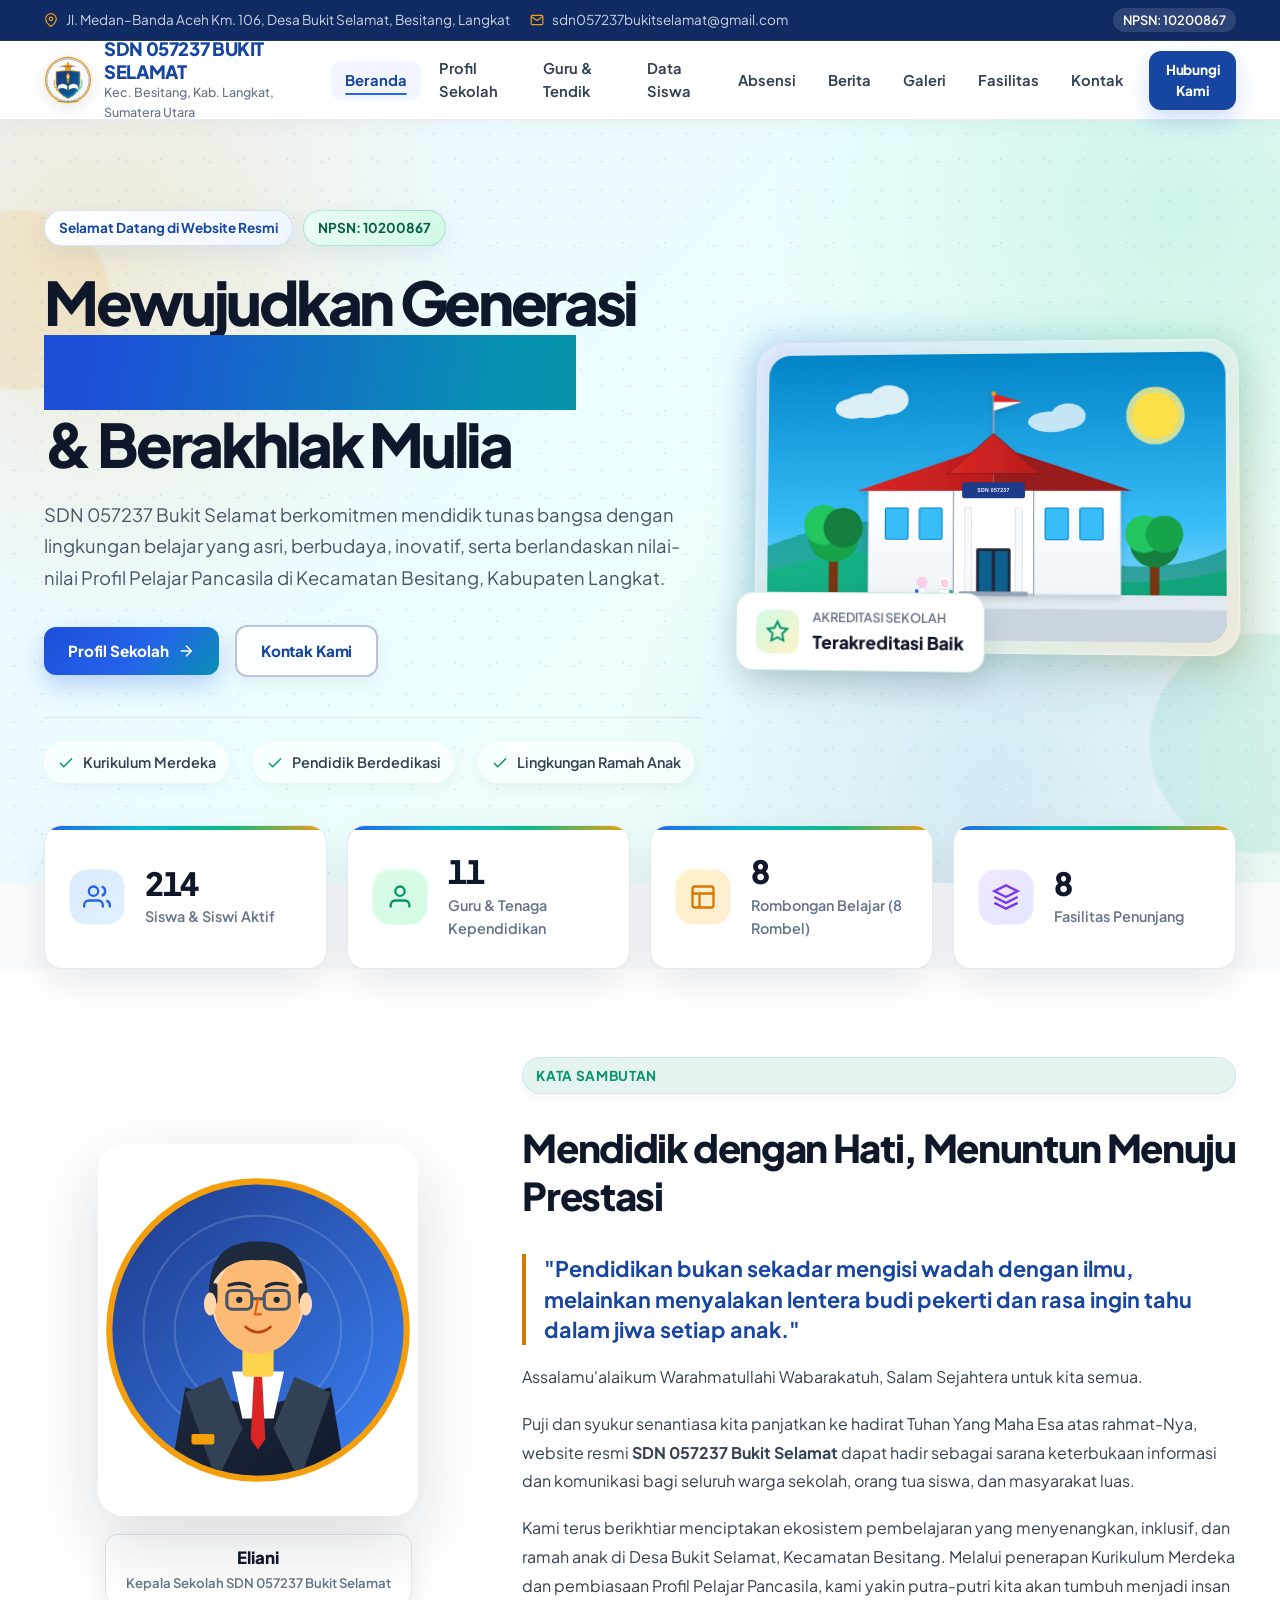
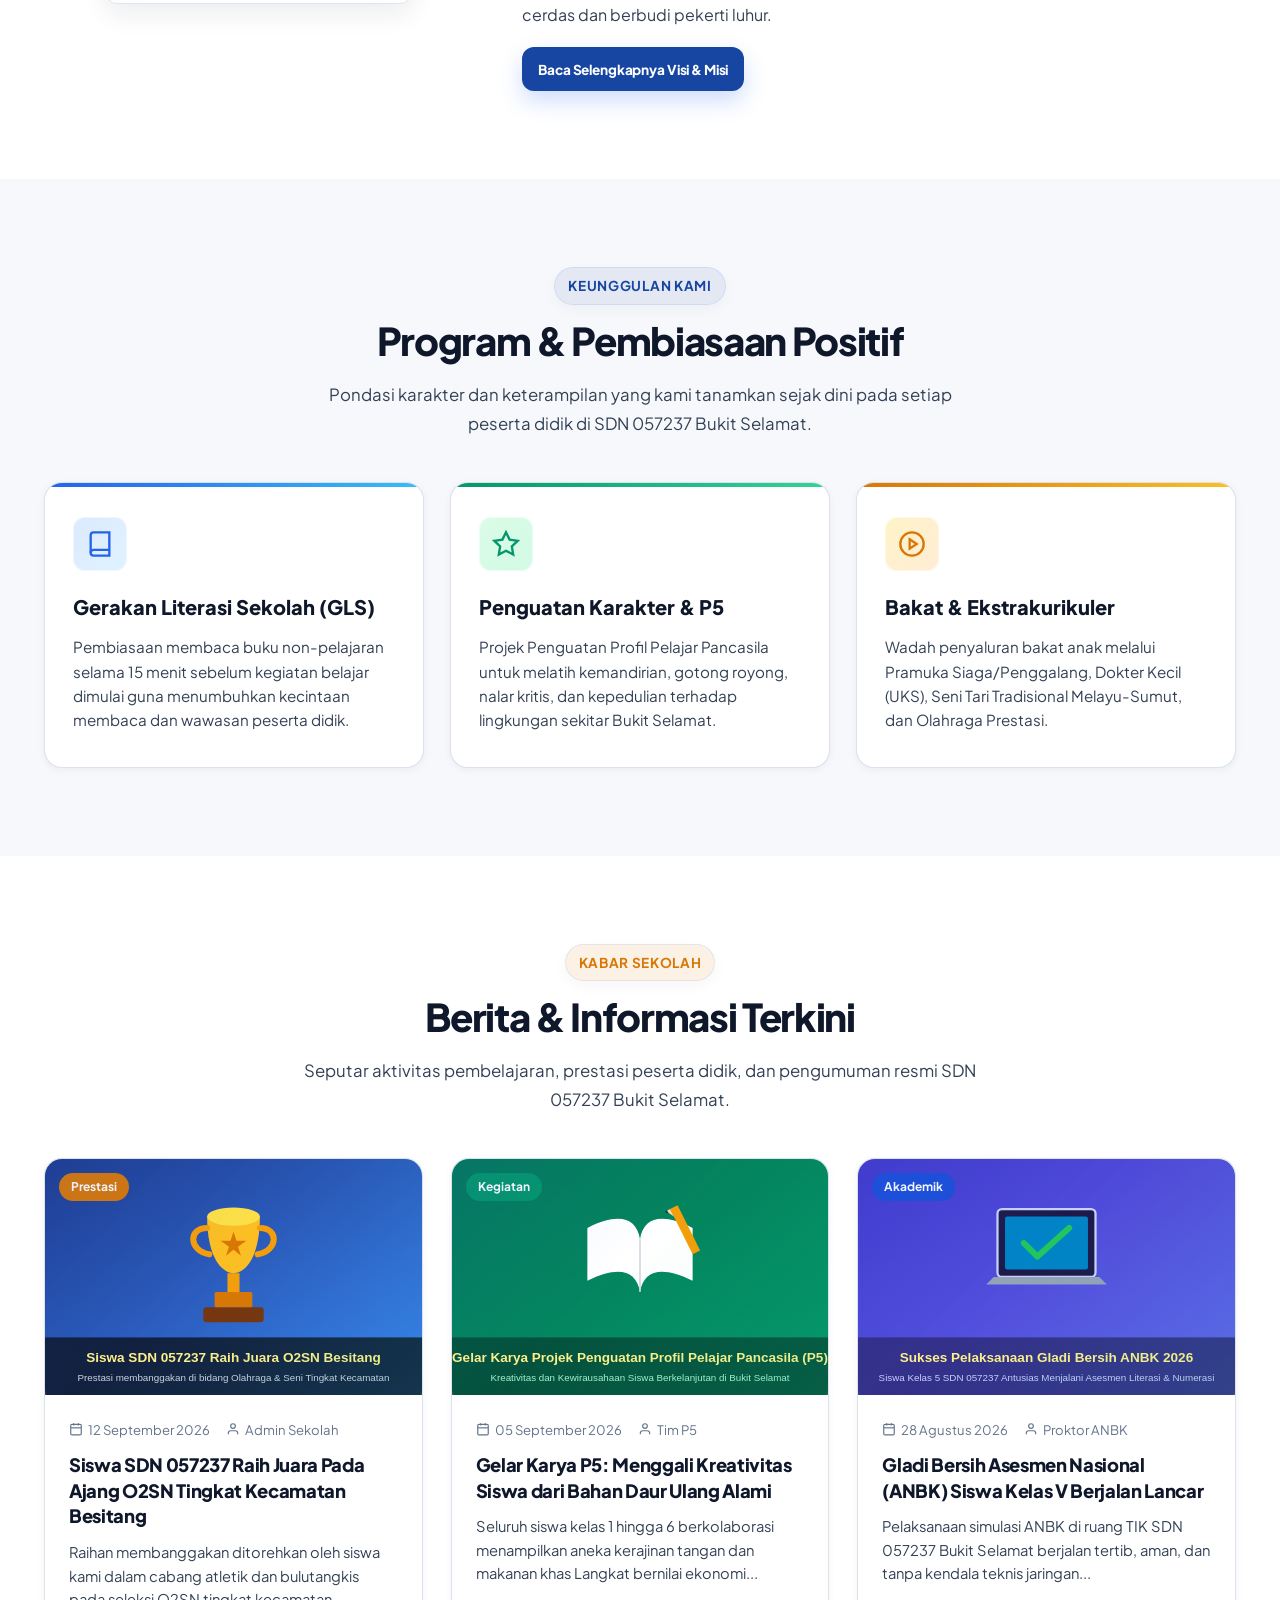
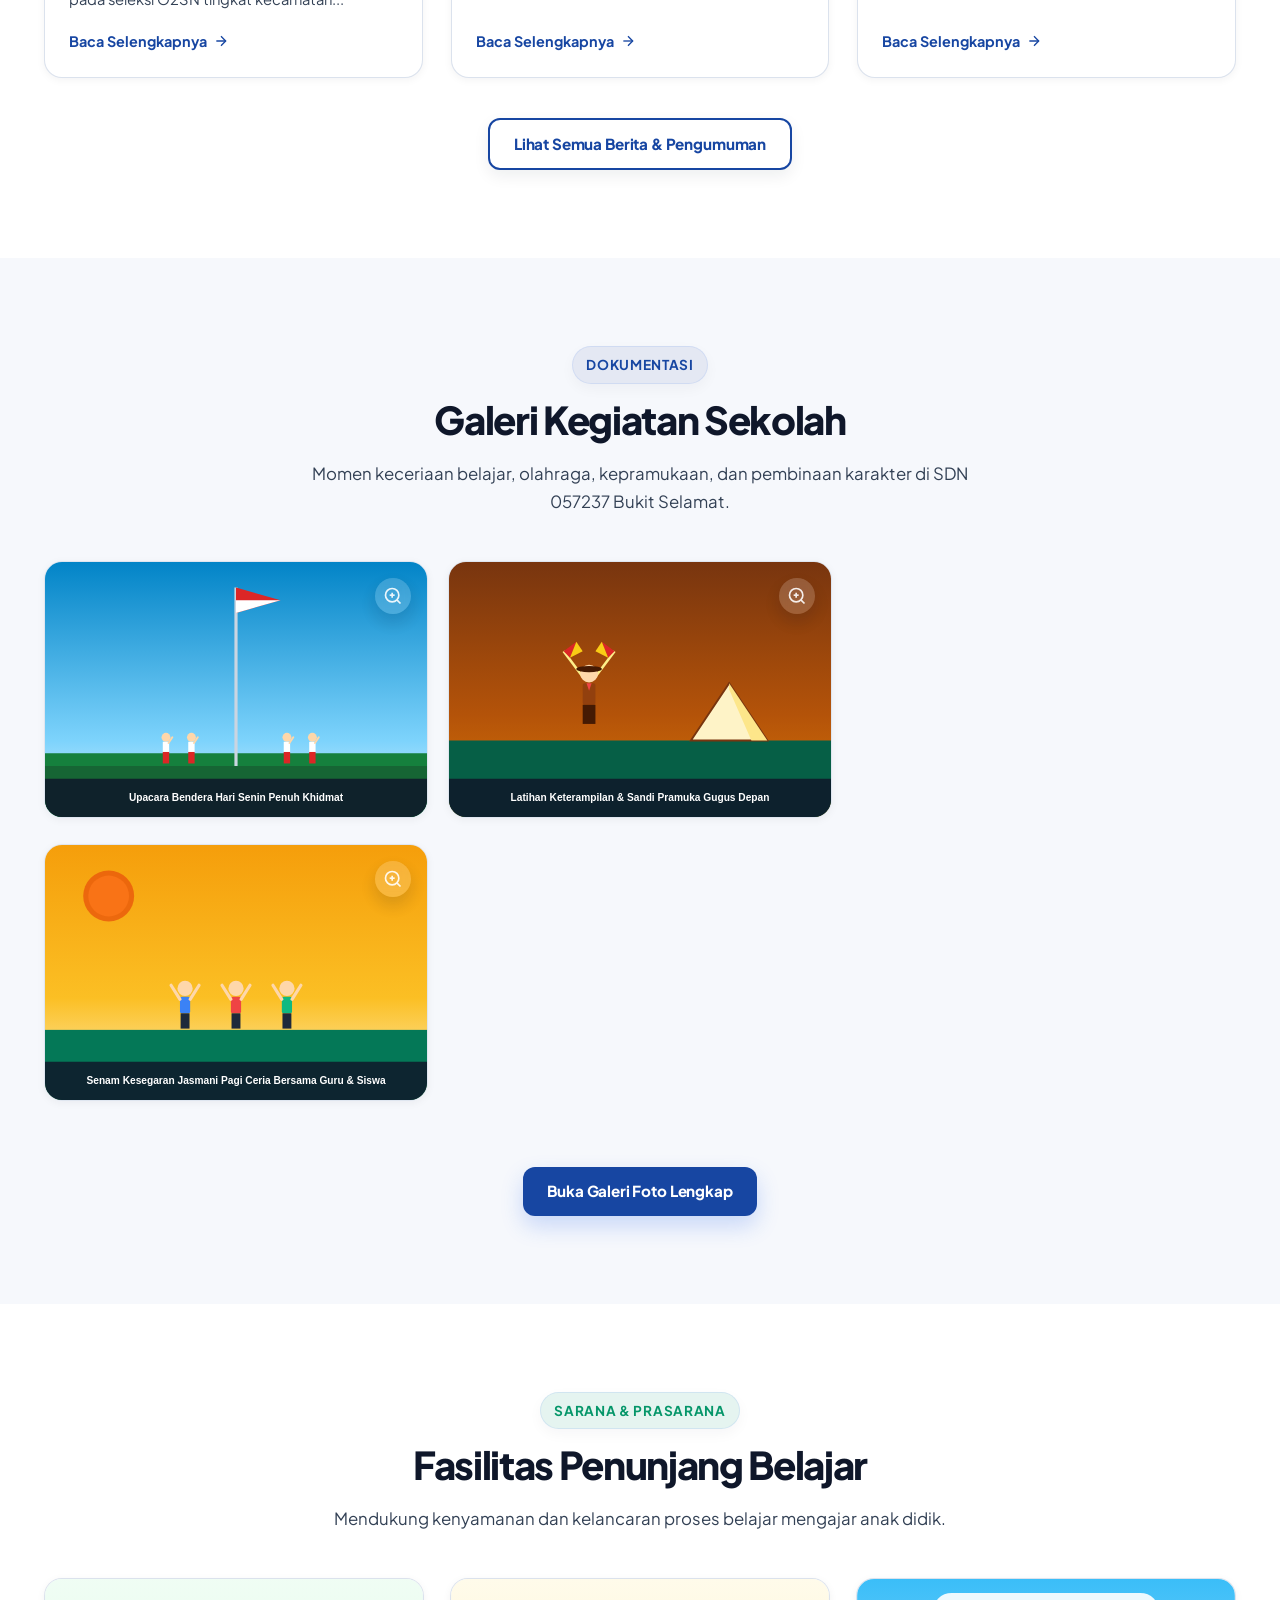
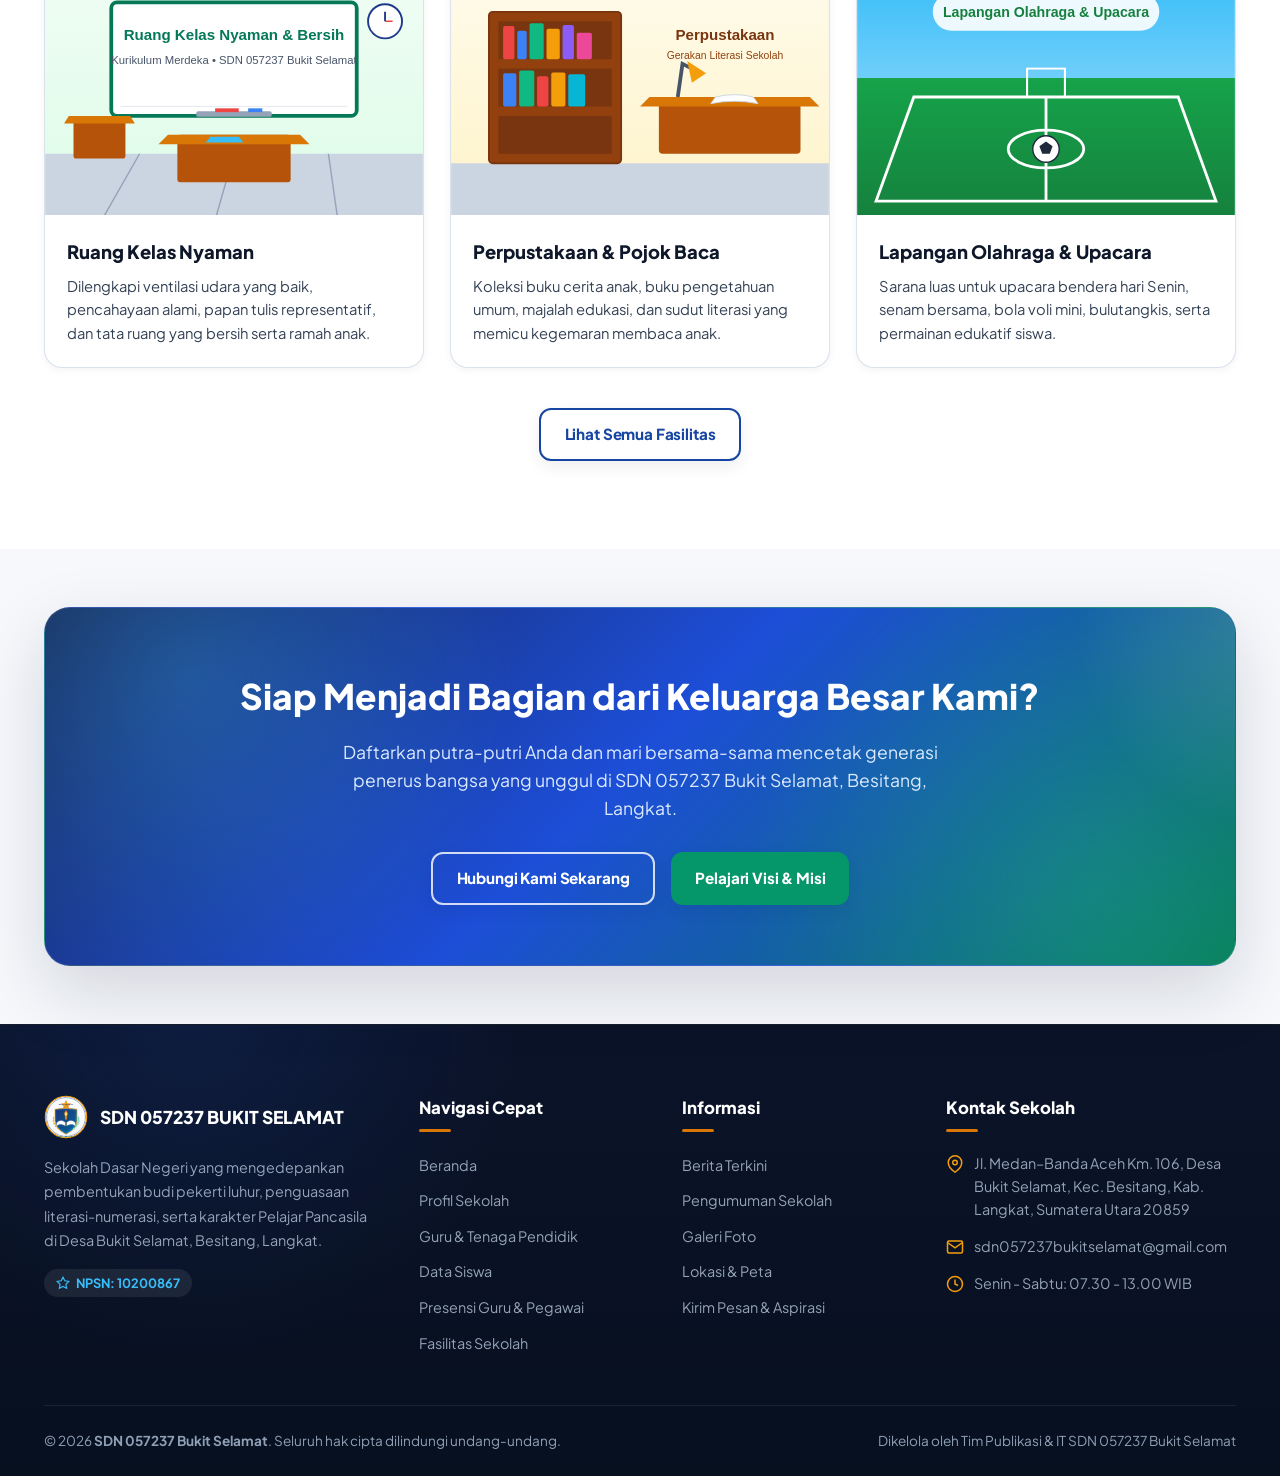
==== commit 6f02561c: "data: sync homepage student count with Dapodik" ====
--- a/index.html
+++ b/index.html
@@ -7,6 +7,7 @@
   <meta name="description" content="Website resmi SDN 057237 Bukit Selamat, Besitang, Langkat, Sumatera Utara. NPSN: 10200867. Informasi profil sekolah, guru, siswa, fasilitas, prestasi, dan berita terkini.">
   <link rel="icon" type="image/svg+xml" href="images/logo.svg">
   <link rel="stylesheet" href="css/style.css">
+  <link rel="stylesheet" href="css/design-system.css">
   <meta name="theme-color" content="#1746a2">
   <meta name="robots" content="index,follow">
   <meta property="og:type" content="website">
@@ -169,7 +170,7 @@
             </div>
             <div class="stat-content">
               <!-- CATATAN: Ganti data angka siswa pada atribut data-target -->
-              <span class="stat-number" data-target="215">0</span>
+              <span class="stat-number" data-target="214">0</span>
               <span class="stat-label">Siswa &amp; Siswi Aktif</span>
             </div>
           </div>
@@ -182,7 +183,7 @@
             <div class="stat-content">
               <!-- Disinkronkan dengan direktori guru aktif: 11 orang -->
               <span class="stat-number" data-target="11">0</span>
-              <span class="stat-label">Guru &amp; Tenaga Pendidik</span>
+              <span class="stat-label">Guru &amp; Tenaga Kependidikan</span>
             </div>
           </div>
 
--- a/css/style.css
+++ b/css/style.css
@@ -2513,410 +2513,3 @@
     padding: 10px 14px;
   }
 }
-
-
-/* ==========================================================================
-   PREMIUM DESIGN SYSTEM v2 — Sitewide visual consistency & accessibility
-   ========================================================================== */
-:root {
-  --primary: #1746a2;
-  --primary-light: #2563eb;
-  --primary-dark: #102b63;
-  --secondary: #059669;
-  --secondary-light: #10b981;
-  --secondary-dark: #065f46;
-  --accent: #d97706;
-  --accent-light: #f59e0b;
-  --dark: #0f172a;
-  --dark-soft: #334155;
-  --muted: #64748b;
-  --light: #f6f8fc;
-  --border: #dfe6f0;
-  --border-light: #edf1f7;
-  --shadow-sm: 0 2px 8px rgba(15,23,42,.05);
-  --shadow-md: 0 10px 26px rgba(15,23,42,.08);
-  --shadow-lg: 0 18px 42px rgba(15,23,42,.11);
-  --shadow-xl: 0 26px 70px rgba(15,23,42,.15);
-  --radius-sm: 8px;
-  --radius-md: 12px;
-  --radius-lg: 18px;
-  --radius-xl: 26px;
-  --transition: all .24s cubic-bezier(.2,.75,.25,1);
-}
-
-body {
-  background: #f8fafc;
-  color: var(--dark);
-  text-rendering: optimizeLegibility;
-  -webkit-font-smoothing: antialiased;
-}
-
-::selection { background: rgba(37,99,235,.18); color: var(--primary-dark); }
-
-:focus-visible {
-  outline: 3px solid rgba(37,99,235,.38);
-  outline-offset: 3px;
-}
-
-.container { max-width: 1240px; padding-left: 24px; padding-right: 24px; }
-
-.section { padding: 88px 0; }
-.section-sm { padding: 58px 0; }
-
-.section-header { margin-bottom: 44px; }
-.section-tag {
-  padding: 7px 13px;
-  border: 1px solid rgba(37,99,235,.10);
-  box-shadow: 0 5px 14px rgba(15,23,42,.04);
-}
-.section-title { font-size: clamp(1.9rem, 3vw, 2.5rem); letter-spacing: -.035em; }
-.section-desc { max-width: 680px; margin-left: auto; margin-right: auto; }
-
-.header {
-  background: rgba(255,255,255,.94);
-  border-bottom: 1px solid rgba(226,232,240,.8);
-  box-shadow: 0 4px 20px rgba(15,23,42,.04);
-  backdrop-filter: blur(16px);
-  -webkit-backdrop-filter: blur(16px);
-  z-index: 100;
-}
-.header.scrolled { box-shadow: 0 10px 28px rgba(15,23,42,.10); }
-
-.nav-container { min-height: 78px; }
-.brand { gap: 12px; }
-.brand-logo { filter: drop-shadow(0 4px 8px rgba(15,23,42,.10)); }
-.brand-name { letter-spacing: -.02em; }
-.nav-menu { gap: 4px; }
-.nav-link {
-  position: relative;
-  border-radius: 10px;
-  font-weight: 650;
-}
-.nav-link::after {
-  content: "";
-  position: absolute;
-  left: 14px;
-  right: 14px;
-  bottom: 5px;
-  height: 2px;
-  border-radius: 999px;
-  background: var(--primary-light);
-  transform: scaleX(0);
-  transform-origin: center;
-  transition: transform .2s ease;
-}
-.nav-link:hover,
-.nav-link.active { background: rgba(37,99,235,.055); color: var(--primary); }
-.nav-link:hover::after,
-.nav-link.active::after { transform: scaleX(1); }
-
-.btn {
-  min-height: 44px;
-  border-radius: 12px;
-  font-weight: 750;
-  letter-spacing: -.01em;
-  box-shadow: 0 6px 16px rgba(15,23,42,.07);
-}
-.btn:hover { transform: translateY(-2px); }
-.btn:active { transform: translateY(0); }
-.btn-primary { box-shadow: 0 10px 22px rgba(37,99,235,.22); }
-.btn-outline { background: rgba(255,255,255,.86); }
-
-.nav-toggle {
-  width: 44px;
-  height: 44px;
-  border-radius: 12px;
-  border: 1px solid var(--border);
-  background: var(--white);
-  color: var(--primary-dark);
-  box-shadow: var(--shadow-sm);
-}
-
-.hero {
-  isolation: isolate;
-  overflow: hidden;
-  min-height: 620px;
-  display: flex;
-  align-items: center;
-}
-.hero-text-content { position: relative; z-index: 2; }
-.hero-title { font-size: clamp(2.35rem, 4.7vw, 4.15rem); letter-spacing: -.055em; }
-.hero-subtitle { max-width: 650px; color: #475569; }
-.hero-badge {
-  backdrop-filter: blur(10px);
-  -webkit-backdrop-filter: blur(10px);
-}
-.hero-feature-item {
-  box-shadow: 0 5px 14px rgba(15,23,42,.045);
-  transition: var(--transition);
-}
-.hero-feature-item:hover { transform: translateY(-2px); background: rgba(255,255,255,.92); }
-
-.hero-image-card {
-  border-radius: 30px;
-  overflow: visible;
-}
-.hero-image-card img { border-radius: 22px; }
-.floating-badge {
-  backdrop-filter: blur(14px);
-  -webkit-backdrop-filter: blur(14px);
-}
-
-.stats-section { position: relative; z-index: 5; }
-.stats-section .stat-card {
-  min-height: 132px;
-  border: 1px solid rgba(226,232,240,.9);
-  box-shadow: 0 14px 36px rgba(15,23,42,.09);
-  transition: transform .22s ease, box-shadow .22s ease;
-}
-.stats-section .stat-card:hover {
-  transform: translateY(-4px);
-  box-shadow: 0 18px 42px rgba(15,23,42,.12);
-}
-.stat-number { font-variant-numeric: tabular-nums; letter-spacing: -.04em; }
-
-.program-card,
-.news-card,
-.facility-card,
-.guru-card,
-.info-card,
-.contact-info-item,
-.contact-form,
-.faq-item,
-.table-responsive {
-  border-color: rgba(215,223,235,.9);
-  box-shadow: var(--shadow-sm);
-}
-
-.program-card,
-.news-card,
-.facility-card,
-.guru-card {
-  transition: transform .25s ease, box-shadow .25s ease, border-color .25s ease;
-}
-.program-card:hover,
-.news-card:hover,
-.facility-card:hover,
-.guru-card:hover {
-  transform: translateY(-6px);
-  box-shadow: var(--shadow-lg);
-  border-color: rgba(37,99,235,.18);
-}
-
-.program-card::before {
-  height: 4px;
-  border-radius: 0 0 6px 6px;
-}
-.program-icon,
-.stat-icon,
-.contact-icon {
-  box-shadow: inset 0 0 0 1px rgba(255,255,255,.5);
-}
-
-.news-thumb,
-.facility-thumb { background: #eef3f9; }
-.news-thumb img,
-.facility-thumb img { transition: transform .5s cubic-bezier(.2,.75,.25,1); }
-.news-card:hover .news-thumb img,
-.facility-card:hover .facility-thumb img { transform: scale(1.045); }
-.news-title { letter-spacing: -.018em; }
-
-.guru-card { padding: 34px 26px; }
-.guru-avatar { box-shadow: 0 10px 24px rgba(15,23,42,.10); }
-
-.table-responsive {
-  overflow-x: auto;
-  -webkit-overflow-scrolling: touch;
-}
-.custom-table th { background: linear-gradient(180deg,#f8fafc,#f1f5f9); }
-.custom-table tr:hover td { background: #f8fbff; }
-
-.info-card { transition: var(--transition); }
-.info-card:hover { box-shadow: var(--shadow-md); }
-
-.contact-info-item,
-.contact-form,
-.map-container {
-  box-shadow: var(--shadow-md);
-}
-.form-control {
-  min-height: 46px;
-  border-color: #d7dfeb;
-  background: #fbfcfe;
-}
-.form-control:hover { border-color: #b9c6d8; }
-
-.faq-item:hover { border-color: rgba(37,99,235,.18); }
-.faq-question { min-height: 62px; }
-
-.clock-widget {
-  border: 1px solid rgba(255,255,255,.08);
-  box-shadow: var(--shadow-lg);
-}
-
-.page-header {
-  position: relative;
-  overflow: hidden;
-  background:
-    radial-gradient(circle at 10% 20%, rgba(56,189,248,.18), transparent 28%),
-    radial-gradient(circle at 90% 80%, rgba(52,211,153,.14), transparent 30%),
-    linear-gradient(135deg,#102b63 0%,#1746a2 56%,#075e4a 100%);
-}
-.page-header-content { position: relative; z-index: 2; }
-.breadcrumbs a { color: rgba(255,255,255,.86); }
-.breadcrumbs a:hover { color: #fff; }
-
-.gallery-grid {
-  column-count: 3;
-  column-gap: 20px;
-  display: block;
-}
-.gallery-item {
-  display: inline-block;
-  width: 100%;
-  margin: 0 0 20px;
-  break-inside: avoid;
-  aspect-ratio: auto;
-  min-height: 220px;
-  border-radius: 18px;
-  box-shadow: var(--shadow-sm);
-  transition: transform .25s ease, box-shadow .25s ease;
-}
-.gallery-item:hover {
-  transform: translateY(-4px);
-  box-shadow: var(--shadow-lg);
-}
-.gallery-item img {
-  height: auto;
-  min-height: 220px;
-  object-fit: cover;
-}
-.gallery-overlay { border-radius: inherit; }
-.gallery-zoom-icon {
-  opacity: .92;
-  box-shadow: 0 8px 18px rgba(15,23,42,.16);
-}
-
-.lightbox {
-  padding: 18px;
-  background: rgba(7,15,31,.90);
-}
-.lightbox-content {
-  max-height: calc(100vh - 36px);
-  border: 1px solid rgba(255,255,255,.12);
-}
-.lightbox-img-wrap { max-height: 76vh; }
-.lightbox-img-wrap img { max-height: 76vh; }
-.lightbox-close {
-  width: 42px;
-  height: 42px;
-  box-shadow: 0 8px 20px rgba(0,0,0,.25);
-}
-
-.filter-tabs { gap: 8px; }
-.filter-btn { min-height: 42px; }
-.filter-btn.active { box-shadow: 0 8px 18px rgba(30,58,138,.18); }
-
-.cta-banner {
-  border: 1px solid rgba(255,255,255,.12);
-  box-shadow: var(--shadow-xl);
-}
-
-.footer {
-  background:
-    radial-gradient(circle at 15% 0%, rgba(37,99,235,.12), transparent 28%),
-    linear-gradient(180deg,#0b1329,#07101f);
-}
-.footer-link { border-radius: 7px; }
-.footer-link:focus-visible { color: #fff; }
-.footer-bottom { color: #8fa0b6; }
-
-.back-to-top {
-  width: 46px;
-  height: 46px;
-  box-shadow: 0 12px 26px rgba(15,23,42,.18);
-}
-
-@media (max-width: 1024px) {
-  .hero { min-height: auto; }
-  .hero-title { font-size: clamp(2.25rem, 6vw, 3.2rem); }
-  .gallery-grid { column-count: 2; }
-}
-
-@media (max-width: 768px) {
-  .container { padding-left: 18px; padding-right: 18px; }
-  .section { padding: 64px 0; }
-  .section-header { margin-bottom: 34px; }
-  .header { position: sticky; top: 0; }
-  .nav-menu {
-    top: 78px;
-    padding: 16px;
-    border-radius: 0 0 18px 18px;
-    max-height: calc(100vh - 78px);
-    overflow-y: auto;
-  }
-  .nav-link { min-height: 44px; display: flex; align-items: center; }
-  .hero { padding-top: 54px; padding-bottom: 70px; }
-  .hero-title { font-size: clamp(2rem, 8vw, 2.8rem); }
-  .hero-subtitle { font-size: 1rem; }
-  .hero-buttons { flex-wrap: wrap; }
-  .hero-buttons .btn { flex: 1 1 180px; }
-  .gallery-grid { column-count: 2; column-gap: 16px; }
-  .gallery-item { margin-bottom: 16px; }
-  .contact-form { padding: 28px 22px; }
-  .cta-banner { padding: 48px 24px; }
-  .cta-title { font-size: clamp(1.75rem, 6vw, 2.2rem); }
-}
-
-@media (max-width: 480px) {
-  .container { padding-left: 16px; padding-right: 16px; }
-  .section { padding: 54px 0; }
-  .section-title { font-size: 1.72rem; }
-  .section-desc { font-size: .95rem; }
-  .hero { padding: 40px 0 62px; }
-  .hero-title { font-size: 1.82rem; line-height: 1.2; }
-  .hero-badge-group { align-items: flex-start; }
-  .hero-badge { font-size: .72rem; padding: 7px 10px; }
-  .hero-buttons .btn { flex-basis: 100%; width: 100%; }
-  .hero-feature-item { width: 100%; justify-content: center; }
-  .hero-image-card { border-radius: 22px; padding: 8px; }
-  .floating-badge { left: 7px; right: 7px; bottom: -13px; max-width: none; padding: 8px 10px; }
-  .floating-icon { width: 34px; height: 34px; }
-  .floating-title { font-size: .66rem; }
-  .floating-val { font-size: .86rem; }
-  .stats-section { padding-top: 28px; }
-  .stats-section .stat-card { min-height: 112px; padding: 18px 16px; }
-  .stat-number { font-size: 1.7rem; }
-  .gallery-grid { column-count: 1; }
-  .gallery-item { min-height: 0; }
-  .gallery-item img { min-height: 0; }
-  .lightbox { padding: 10px; }
-  .lightbox-content { border-radius: 16px; }
-  .lightbox-img-wrap,
-  .lightbox-img-wrap img { max-height: 68vh; }
-  .lightbox-footer { padding: 14px 16px; }
-  .contact-form { padding: 24px 18px; }
-  .cta-banner { padding: 38px 18px; border-radius: 20px; }
-  .footer { padding-top: 54px; }
-}
-
-@media (max-width: 360px) {
-  .brand-name { font-size: .86rem; }
-  .brand-sub { font-size: .68rem; }
-  .nav-container { min-height: 70px; }
-  .nav-menu { top: 70px; max-height: calc(100vh - 70px); }
-  .hero-title { font-size: 1.68rem; }
-  .hero-subtitle { font-size: .94rem; line-height: 1.62; }
-  .hero-feature-item { font-size: .78rem; }
-  .floating-badge { gap: 7px; }
-  .floating-val { font-size: .8rem; }
-}
-
-@media (prefers-reduced-motion: reduce) {
-  html { scroll-behavior: auto; }
-  *, *::before, *::after {
-    animation-duration: .01ms !important;
-    animation-iteration-count: 1 !important;
-    transition-duration: .01ms !important;
-  }
-}
--- a/css/design-system.css
+++ b/css/design-system.css
@@ -0,0 +1,488 @@
+/* ==========================================================================
+   PREMIUM DESIGN SYSTEM v2 — Sitewide visual consistency & accessibility
+   ========================================================================== */
+:root {
+  --primary: #1746a2;
+  --primary-light: #2563eb;
+  --primary-dark: #102b63;
+  --secondary: #059669;
+  --secondary-light: #10b981;
+  --secondary-dark: #065f46;
+  --accent: #d97706;
+  --accent-light: #f59e0b;
+  --dark: #0f172a;
+  --dark-soft: #334155;
+  --muted: #64748b;
+  --light: #f6f8fc;
+  --border: #dfe6f0;
+  --border-light: #edf1f7;
+  --shadow-sm: 0 2px 8px rgba(15,23,42,.05);
+  --shadow-md: 0 10px 26px rgba(15,23,42,.08);
+  --shadow-lg: 0 18px 42px rgba(15,23,42,.11);
+  --shadow-xl: 0 26px 70px rgba(15,23,42,.15);
+  --radius-sm: 8px;
+  --radius-md: 12px;
+  --radius-lg: 18px;
+  --radius-xl: 26px;
+  --transition: all .24s cubic-bezier(.2,.75,.25,1);
+}
+
+body {
+  background: #f8fafc;
+  color: var(--dark);
+  text-rendering: optimizeLegibility;
+  -webkit-font-smoothing: antialiased;
+}
+
+::selection { background: rgba(37,99,235,.18); color: var(--primary-dark); }
+
+:focus-visible {
+  outline: 3px solid rgba(37,99,235,.38);
+  outline-offset: 3px;
+}
+
+.container { max-width: 1240px; padding-left: 24px; padding-right: 24px; }
+
+.section { padding: 88px 0; }
+.section-sm { padding: 58px 0; }
+
+.section-header { margin-bottom: 44px; }
+.section-tag {
+  padding: 7px 13px;
+  border: 1px solid rgba(37,99,235,.10);
+  box-shadow: 0 5px 14px rgba(15,23,42,.04);
+}
+.section-title { font-size: clamp(1.9rem, 3vw, 2.5rem); letter-spacing: -.035em; }
+.section-desc { max-width: 680px; margin-left: auto; margin-right: auto; }
+
+.header {
+  background: rgba(255,255,255,.94);
+  border-bottom: 1px solid rgba(226,232,240,.8);
+  box-shadow: 0 4px 20px rgba(15,23,42,.04);
+  backdrop-filter: blur(16px);
+  -webkit-backdrop-filter: blur(16px);
+  z-index: 100;
+}
+.header.scrolled { box-shadow: 0 10px 28px rgba(15,23,42,.10); }
+
+.nav-container { min-height: 78px; }
+.brand { gap: 12px; }
+.brand-logo { filter: drop-shadow(0 4px 8px rgba(15,23,42,.10)); }
+.brand-name { letter-spacing: -.02em; }
+.nav-menu { gap: 4px; }
+.nav-link {
+  position: relative;
+  border-radius: 10px;
+  font-weight: 650;
+}
+.nav-link::after {
+  content: "";
+  position: absolute;
+  left: 14px;
+  right: 14px;
+  bottom: 5px;
+  height: 2px;
+  border-radius: 999px;
+  background: var(--primary-light);
+  transform: scaleX(0);
+  transform-origin: center;
+  transition: transform .2s ease;
+}
+.nav-link:hover,
+.nav-link.active { background: rgba(37,99,235,.055); color: var(--primary); }
+.nav-link:hover::after,
+.nav-link.active::after { transform: scaleX(1); }
+
+.btn {
+  min-height: 44px;
+  border-radius: 12px;
+  font-weight: 750;
+  letter-spacing: -.01em;
+  box-shadow: 0 6px 16px rgba(15,23,42,.07);
+}
+.btn:hover { transform: translateY(-2px); }
+.btn:active { transform: translateY(0); }
+.btn-primary { box-shadow: 0 10px 22px rgba(37,99,235,.22); }
+.btn-outline { background: rgba(255,255,255,.86); }
+
+.nav-toggle {
+  width: 44px;
+  height: 44px;
+  border-radius: 12px;
+  border: 1px solid var(--border);
+  background: var(--white);
+  color: var(--primary-dark);
+  box-shadow: var(--shadow-sm);
+}
+
+.hero {
+  isolation: isolate;
+  overflow: hidden;
+  min-height: 620px;
+  display: flex;
+  align-items: center;
+}
+.hero-text-content { position: relative; z-index: 2; }
+.hero-title { font-size: clamp(2.35rem, 4.7vw, 4.15rem); letter-spacing: -.055em; }
+.hero-subtitle { max-width: 650px; color: #475569; }
+.hero-badge {
+  backdrop-filter: blur(10px);
+  -webkit-backdrop-filter: blur(10px);
+}
+.hero-feature-item {
+  box-shadow: 0 5px 14px rgba(15,23,42,.045);
+  transition: var(--transition);
+}
+.hero-feature-item:hover { transform: translateY(-2px); background: rgba(255,255,255,.92); }
+
+.hero-image-card {
+  border-radius: 30px;
+  overflow: visible;
+}
+.hero-image-card img { border-radius: 22px; }
+.floating-badge {
+  backdrop-filter: blur(14px);
+  -webkit-backdrop-filter: blur(14px);
+}
+
+.stats-section { position: relative; z-index: 5; }
+.stats-section .stat-card {
+  min-height: 132px;
+  border: 1px solid rgba(226,232,240,.9);
+  box-shadow: 0 14px 36px rgba(15,23,42,.09);
+  transition: transform .22s ease, box-shadow .22s ease;
+}
+.stats-section .stat-card:hover {
+  transform: translateY(-4px);
+  box-shadow: 0 18px 42px rgba(15,23,42,.12);
+}
+.stat-number { font-variant-numeric: tabular-nums; letter-spacing: -.04em; }
+
+.program-card,
+.news-card,
+.facility-card,
+.guru-card,
+.info-card,
+.contact-info-item,
+.contact-form,
+.faq-item,
+.table-responsive {
+  border-color: rgba(215,223,235,.9);
+  box-shadow: var(--shadow-sm);
+}
+
+.program-card,
+.news-card,
+.facility-card,
+.guru-card {
+  transition: transform .25s ease, box-shadow .25s ease, border-color .25s ease;
+}
+.program-card:hover,
+.news-card:hover,
+.facility-card:hover,
+.guru-card:hover {
+  transform: translateY(-6px);
+  box-shadow: var(--shadow-lg);
+  border-color: rgba(37,99,235,.18);
+}
+
+.program-card::before {
+  height: 4px;
+  border-radius: 0 0 6px 6px;
+}
+.program-icon,
+.stat-icon,
+.contact-icon {
+  box-shadow: inset 0 0 0 1px rgba(255,255,255,.5);
+}
+
+.news-thumb,
+.facility-thumb { background: #eef3f9; }
+.news-thumb img,
+.facility-thumb img { transition: transform .5s cubic-bezier(.2,.75,.25,1); }
+.news-card:hover .news-thumb img,
+.facility-card:hover .facility-thumb img { transform: scale(1.045); }
+.news-title { letter-spacing: -.018em; }
+
+.guru-card { padding: 34px 26px; }
+.guru-avatar { box-shadow: 0 10px 24px rgba(15,23,42,.10); }
+
+.table-responsive {
+  overflow-x: auto;
+  -webkit-overflow-scrolling: touch;
+}
+.custom-table th { background: linear-gradient(180deg,#f8fafc,#f1f5f9); }
+.custom-table tr:hover td { background: #f8fbff; }
+
+.info-card { transition: var(--transition); }
+.info-card:hover { box-shadow: var(--shadow-md); }
+
+.contact-info-item,
+.contact-form,
+.map-container {
+  box-shadow: var(--shadow-md);
+}
+.form-control {
+  min-height: 46px;
+  border-color: #d7dfeb;
+  background: #fbfcfe;
+}
+.form-control:hover { border-color: #b9c6d8; }
+
+.faq-item:hover { border-color: rgba(37,99,235,.18); }
+.faq-question { min-height: 62px; }
+
+.clock-widget {
+  border: 1px solid rgba(255,255,255,.08);
+  box-shadow: var(--shadow-lg);
+}
+
+.page-header {
+  position: relative;
+  overflow: hidden;
+  background:
+    radial-gradient(circle at 10% 20%, rgba(56,189,248,.18), transparent 28%),
+    radial-gradient(circle at 90% 80%, rgba(52,211,153,.14), transparent 30%),
+    linear-gradient(135deg,#102b63 0%,#1746a2 56%,#075e4a 100%);
+}
+.page-header-content { position: relative; z-index: 2; }
+.breadcrumbs a { color: rgba(255,255,255,.86); }
+.breadcrumbs a:hover { color: #fff; }
+
+.gallery-grid {
+  column-count: 3;
+  column-gap: 20px;
+  display: block;
+}
+.gallery-item {
+  display: inline-block;
+  width: 100%;
+  margin: 0 0 20px;
+  break-inside: avoid;
+  aspect-ratio: auto;
+  min-height: 220px;
+  border-radius: 18px;
+  box-shadow: var(--shadow-sm);
+  transition: transform .25s ease, box-shadow .25s ease;
+}
+.gallery-item:hover {
+  transform: translateY(-4px);
+  box-shadow: var(--shadow-lg);
+}
+.gallery-item img {
+  height: auto;
+  min-height: 220px;
+  object-fit: cover;
+}
+.gallery-overlay { border-radius: inherit; }
+.gallery-zoom-icon {
+  opacity: .92;
+  box-shadow: 0 8px 18px rgba(15,23,42,.16);
+}
+
+.lightbox {
+  padding: 18px;
+  background: rgba(7,15,31,.90);
+}
+.lightbox-content {
+  max-height: calc(100vh - 36px);
+  border: 1px solid rgba(255,255,255,.12);
+}
+.lightbox-img-wrap { max-height: 76vh; }
+.lightbox-img-wrap img { max-height: 76vh; }
+.lightbox-close {
+  width: 42px;
+  height: 42px;
+  box-shadow: 0 8px 20px rgba(0,0,0,.25);
+}
+
+.filter-tabs { gap: 8px; }
+.filter-btn { min-height: 42px; }
+.filter-btn.active { box-shadow: 0 8px 18px rgba(30,58,138,.18); }
+
+.cta-banner {
+  border: 1px solid rgba(255,255,255,.12);
+  box-shadow: var(--shadow-xl);
+}
+
+.footer {
+  background:
+    radial-gradient(circle at 15% 0%, rgba(37,99,235,.12), transparent 28%),
+    linear-gradient(180deg,#0b1329,#07101f);
+}
+.footer-link { border-radius: 7px; }
+.footer-link:focus-visible { color: #fff; }
+.footer-bottom { color: #8fa0b6; }
+
+.back-to-top {
+  width: 46px;
+  height: 46px;
+  box-shadow: 0 12px 26px rgba(15,23,42,.18);
+}
+
+@media (max-width: 1024px) {
+  .hero { min-height: auto; }
+  .hero-title { font-size: clamp(2.25rem, 6vw, 3.2rem); }
+  .gallery-grid { column-count: 2; }
+}
+
+@media (max-width: 768px) {
+  .container { padding-left: 18px; padding-right: 18px; }
+  .section { padding: 64px 0; }
+  .section-header { margin-bottom: 34px; }
+  .header { position: sticky; top: 0; }
+  .nav-menu {
+    top: 78px;
+    padding: 16px;
+    border-radius: 0 0 18px 18px;
+    max-height: calc(100vh - 78px);
+    overflow-y: auto;
+  }
+  .nav-link { min-height: 44px; display: flex; align-items: center; }
+  .hero { padding-top: 54px; padding-bottom: 70px; }
+  .hero-title { font-size: clamp(2rem, 8vw, 2.8rem); }
+  .hero-subtitle { font-size: 1rem; }
+  .hero-buttons { flex-wrap: wrap; }
+  .hero-buttons .btn { flex: 1 1 180px; }
+  .gallery-grid { column-count: 2; column-gap: 16px; }
+  .gallery-item { margin-bottom: 16px; }
+  .contact-form { padding: 28px 22px; }
+  .cta-banner { padding: 48px 24px; }
+  .cta-title { font-size: clamp(1.75rem, 6vw, 2.2rem); }
+}
+
+@media (max-width: 480px) {
+  .container { padding-left: 16px; padding-right: 16px; }
+  .section { padding: 54px 0; }
+  .section-title { font-size: 1.72rem; }
+  .section-desc { font-size: .95rem; }
+  .hero { padding: 40px 0 62px; }
+  .hero-title { font-size: 1.82rem; line-height: 1.2; }
+  .hero-badge-group { align-items: flex-start; }
+  .hero-badge { font-size: .72rem; padding: 7px 10px; }
+  .hero-buttons .btn { flex-basis: 100%; width: 100%; }
+  .hero-feature-item { width: 100%; justify-content: center; }
+  .hero-image-card { border-radius: 22px; padding: 8px; }
+  .floating-badge { left: 7px; right: 7px; bottom: -13px; max-width: none; padding: 8px 10px; }
+  .floating-icon { width: 34px; height: 34px; }
+  .floating-title { font-size: .66rem; }
+  .floating-val { font-size: .86rem; }
+  .stats-section { padding-top: 28px; }
+  .stats-section .stat-card { min-height: 112px; padding: 18px 16px; }
+  .stat-number { font-size: 1.7rem; }
+  .gallery-grid { column-count: 1; }
+  .gallery-item { min-height: 0; }
+  .gallery-item img { min-height: 0; }
+  .lightbox { padding: 10px; }
+  .lightbox-content { border-radius: 16px; }
+  .lightbox-img-wrap,
+  .lightbox-img-wrap img { max-height: 68vh; }
+  .lightbox-footer { padding: 14px 16px; }
+  .contact-form { padding: 24px 18px; }
+  .cta-banner { padding: 38px 18px; border-radius: 20px; }
+  .footer { padding-top: 54px; }
+}
+
+@media (max-width: 360px) {
+  .brand-name { font-size: .86rem; }
+  .brand-sub { font-size: .68rem; }
+  .nav-container { min-height: 70px; }
+  .nav-menu { top: 70px; max-height: calc(100vh - 70px); }
+  .hero-title { font-size: 1.68rem; }
+  .hero-subtitle { font-size: .94rem; line-height: 1.62; }
+  .hero-feature-item { font-size: .78rem; }
+  .floating-badge { gap: 7px; }
+  .floating-val { font-size: .8rem; }
+}
+
+@media (prefers-reduced-motion: reduce) {
+  html { scroll-behavior: auto; }
+  *, *::before, *::after {
+    animation-duration: .01ms !important;
+    animation-iteration-count: 1 !important;
+    transition-duration: .01ms !important;
+  }
+}
+
+
+/* ==========================================================================
+   NEWS DETAIL — Accessible article dialog
+   ========================================================================== */
+.news-detail-dialog {
+  width: min(920px, calc(100vw - 32px));
+  max-width: 920px;
+  max-height: min(90vh, 860px);
+  padding: 0;
+  border: 0;
+  border-radius: 24px;
+  background: #fff;
+  color: var(--dark);
+  box-shadow: 0 28px 90px rgba(15,23,42,.28);
+  overflow: hidden;
+}
+.news-detail-dialog::backdrop {
+  background: rgba(7,15,31,.72);
+  backdrop-filter: blur(5px);
+}
+.news-detail-shell {
+  display: grid;
+  grid-template-columns: minmax(0, .9fr) minmax(0, 1.1fr);
+  min-height: 480px;
+}
+.news-detail-media {
+  min-height: 100%;
+  background: #eef3f9;
+}
+.news-detail-image {
+  display: block;
+  width: 100%;
+  height: 100%;
+  min-height: 480px;
+  object-fit: cover;
+}
+.news-detail-content {
+  position: relative;
+  padding: 54px 42px 40px;
+  overflow-y: auto;
+}
+.news-detail-category {
+  display: inline-flex;
+  margin-bottom: 14px;
+}
+.news-detail-meta {
+  color: var(--muted);
+  font-size: .86rem;
+  margin-bottom: 12px;
+}
+.news-detail-title {
+  margin: 0 0 18px;
+  font-size: clamp(1.65rem, 3vw, 2.25rem);
+  line-height: 1.15;
+  letter-spacing: -.035em;
+}
+.news-detail-body {
+  color: #475569;
+  font-size: 1rem;
+  line-height: 1.8;
+  margin-bottom: 26px;
+}
+.news-detail-close {
+  position: absolute;
+  z-index: 3;
+  top: 14px;
+  right: 14px;
+  background: rgba(255,255,255,.92);
+  color: var(--dark);
+  border: 1px solid var(--border);
+}
+@media (max-width: 700px) {
+  .news-detail-dialog {
+    width: calc(100vw - 20px);
+    max-height: calc(100vh - 20px);
+    border-radius: 18px;
+  }
+  .news-detail-shell { grid-template-columns: 1fr; }
+  .news-detail-image { min-height: 220px; max-height: 280px; }
+  .news-detail-content { padding: 30px 22px 24px; }
+}
+
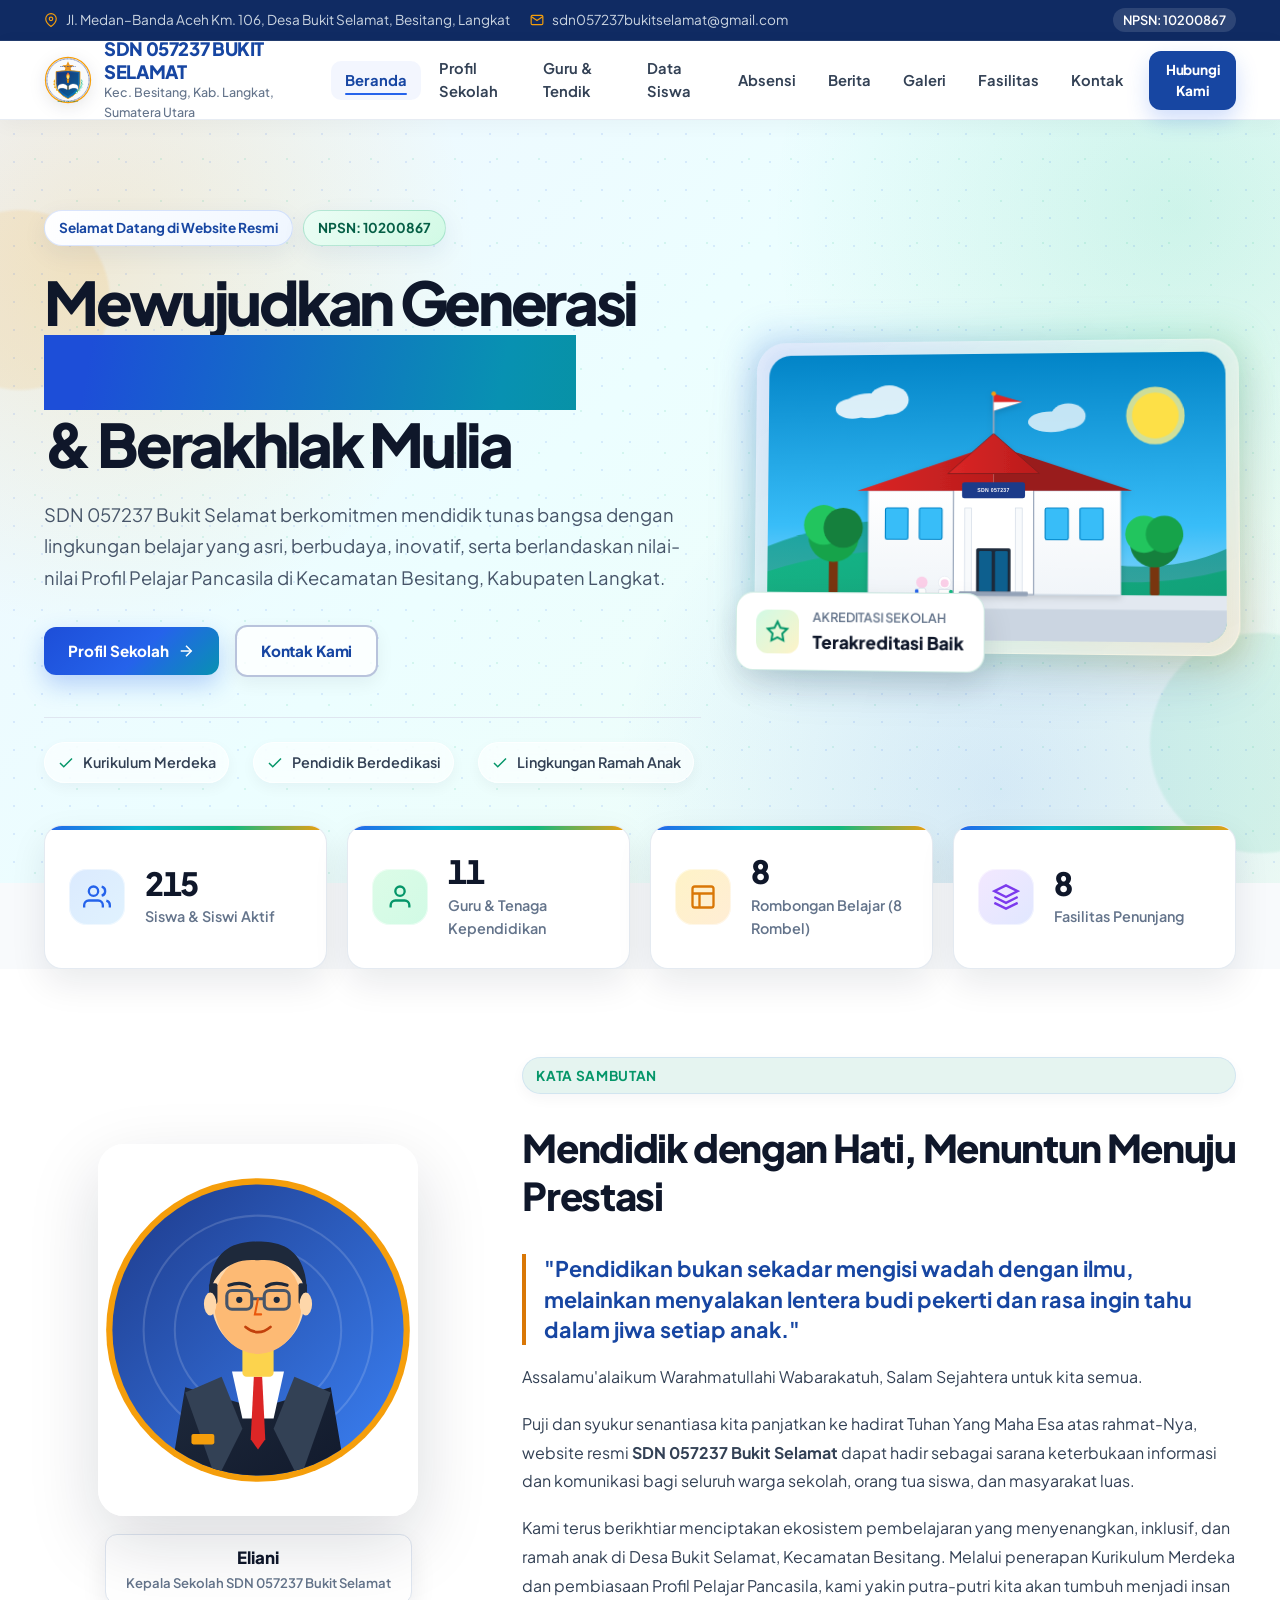
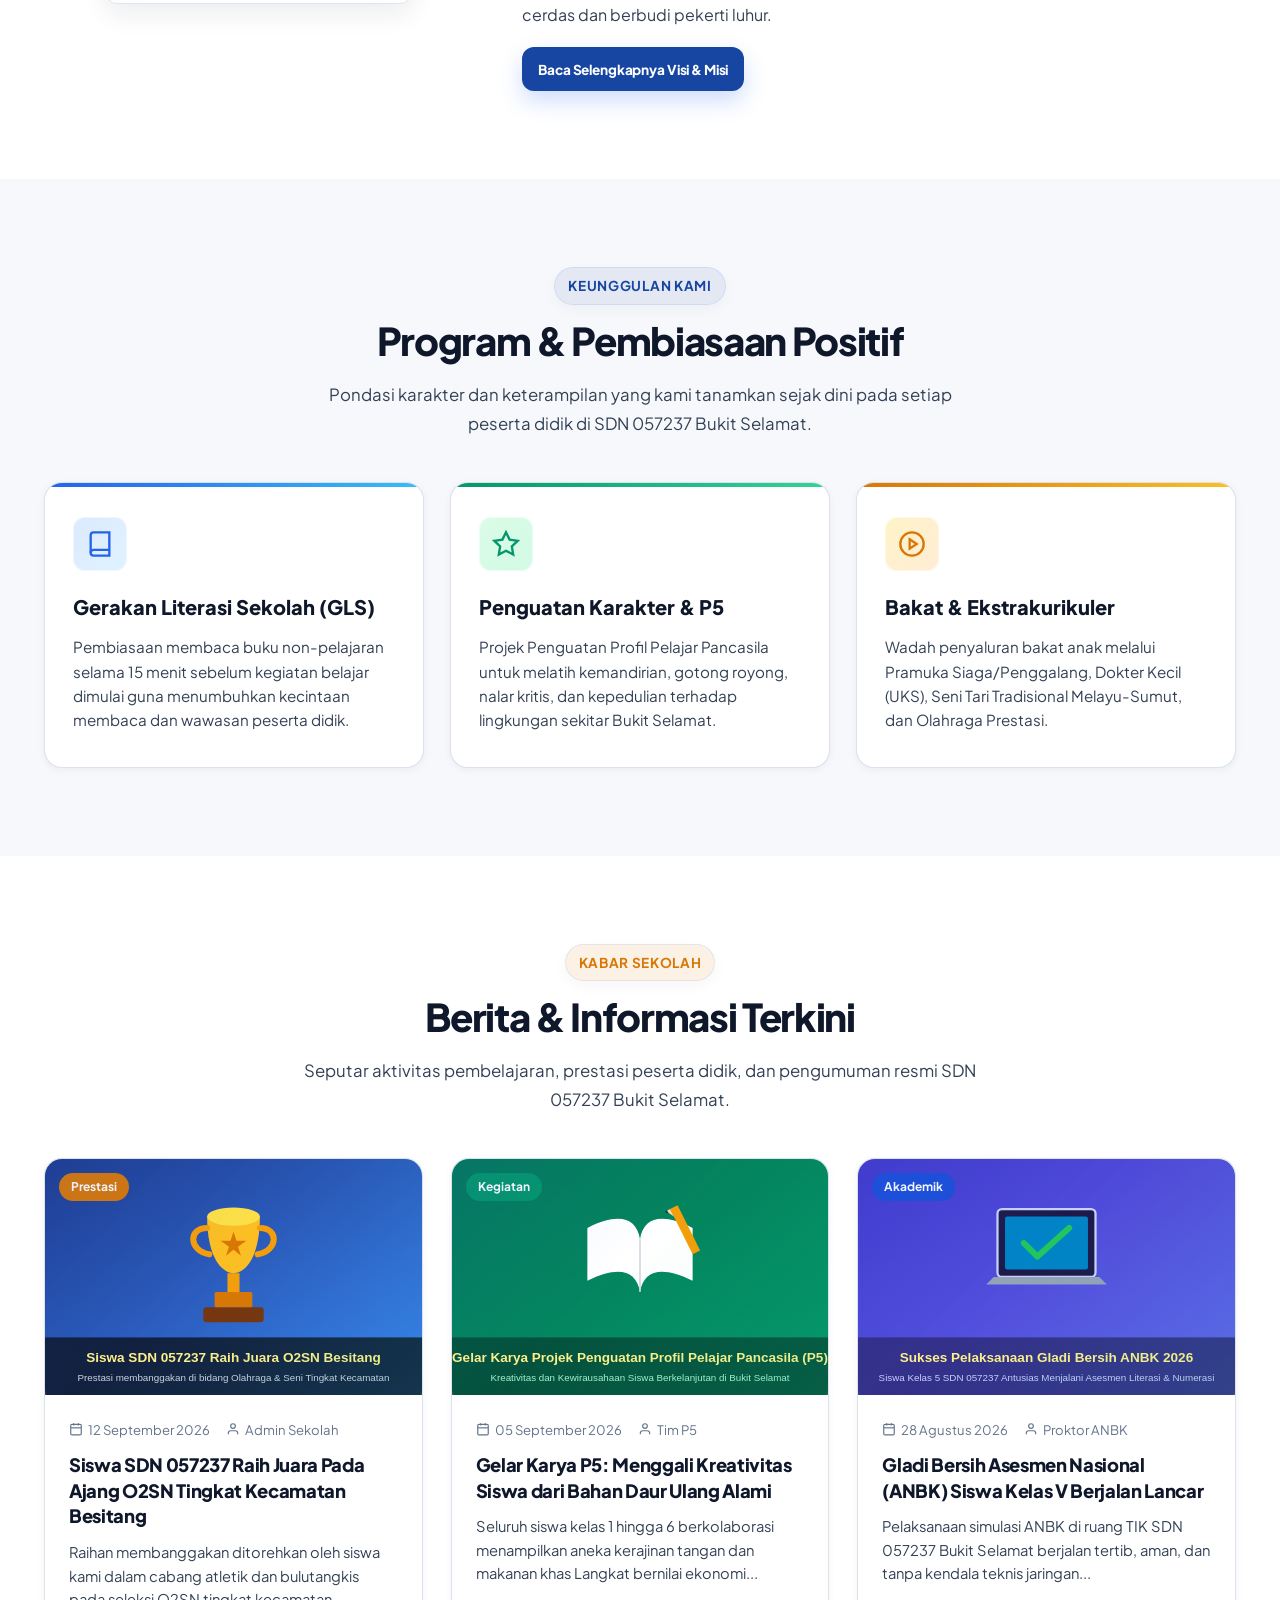
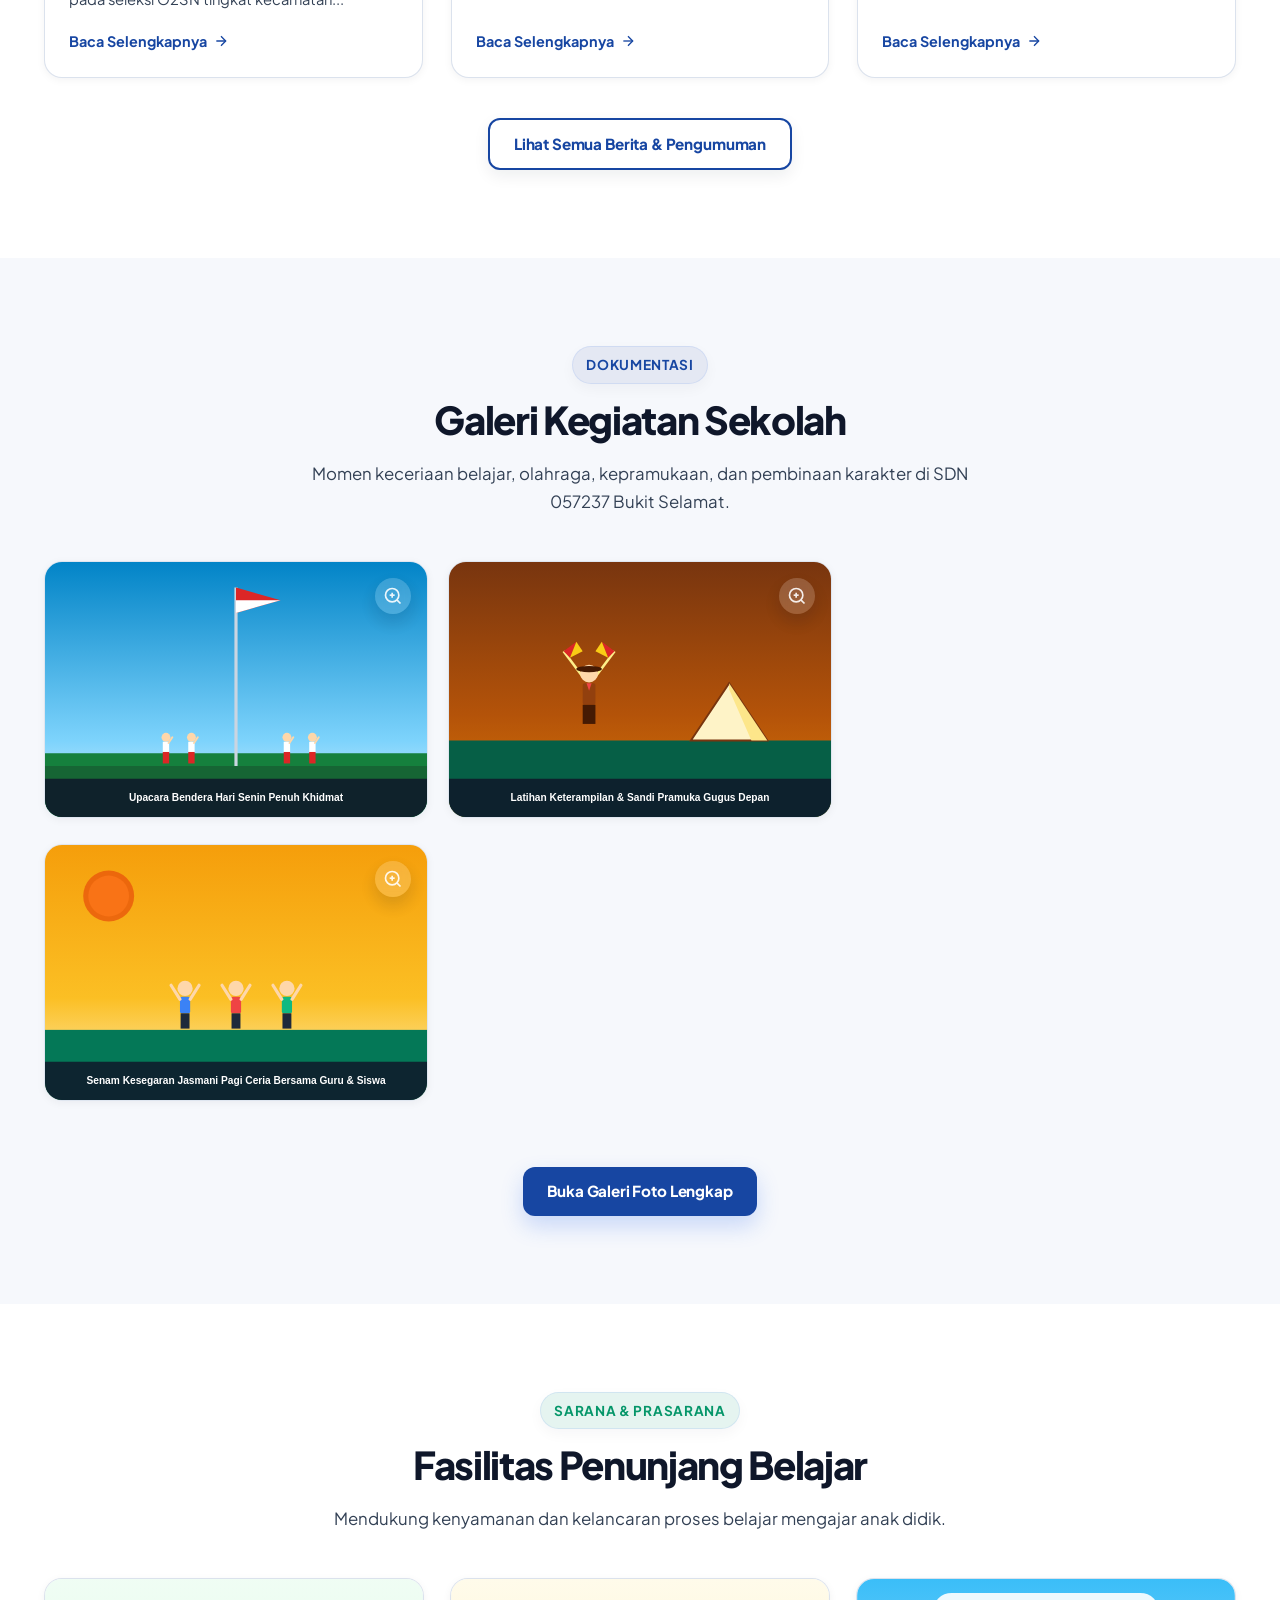
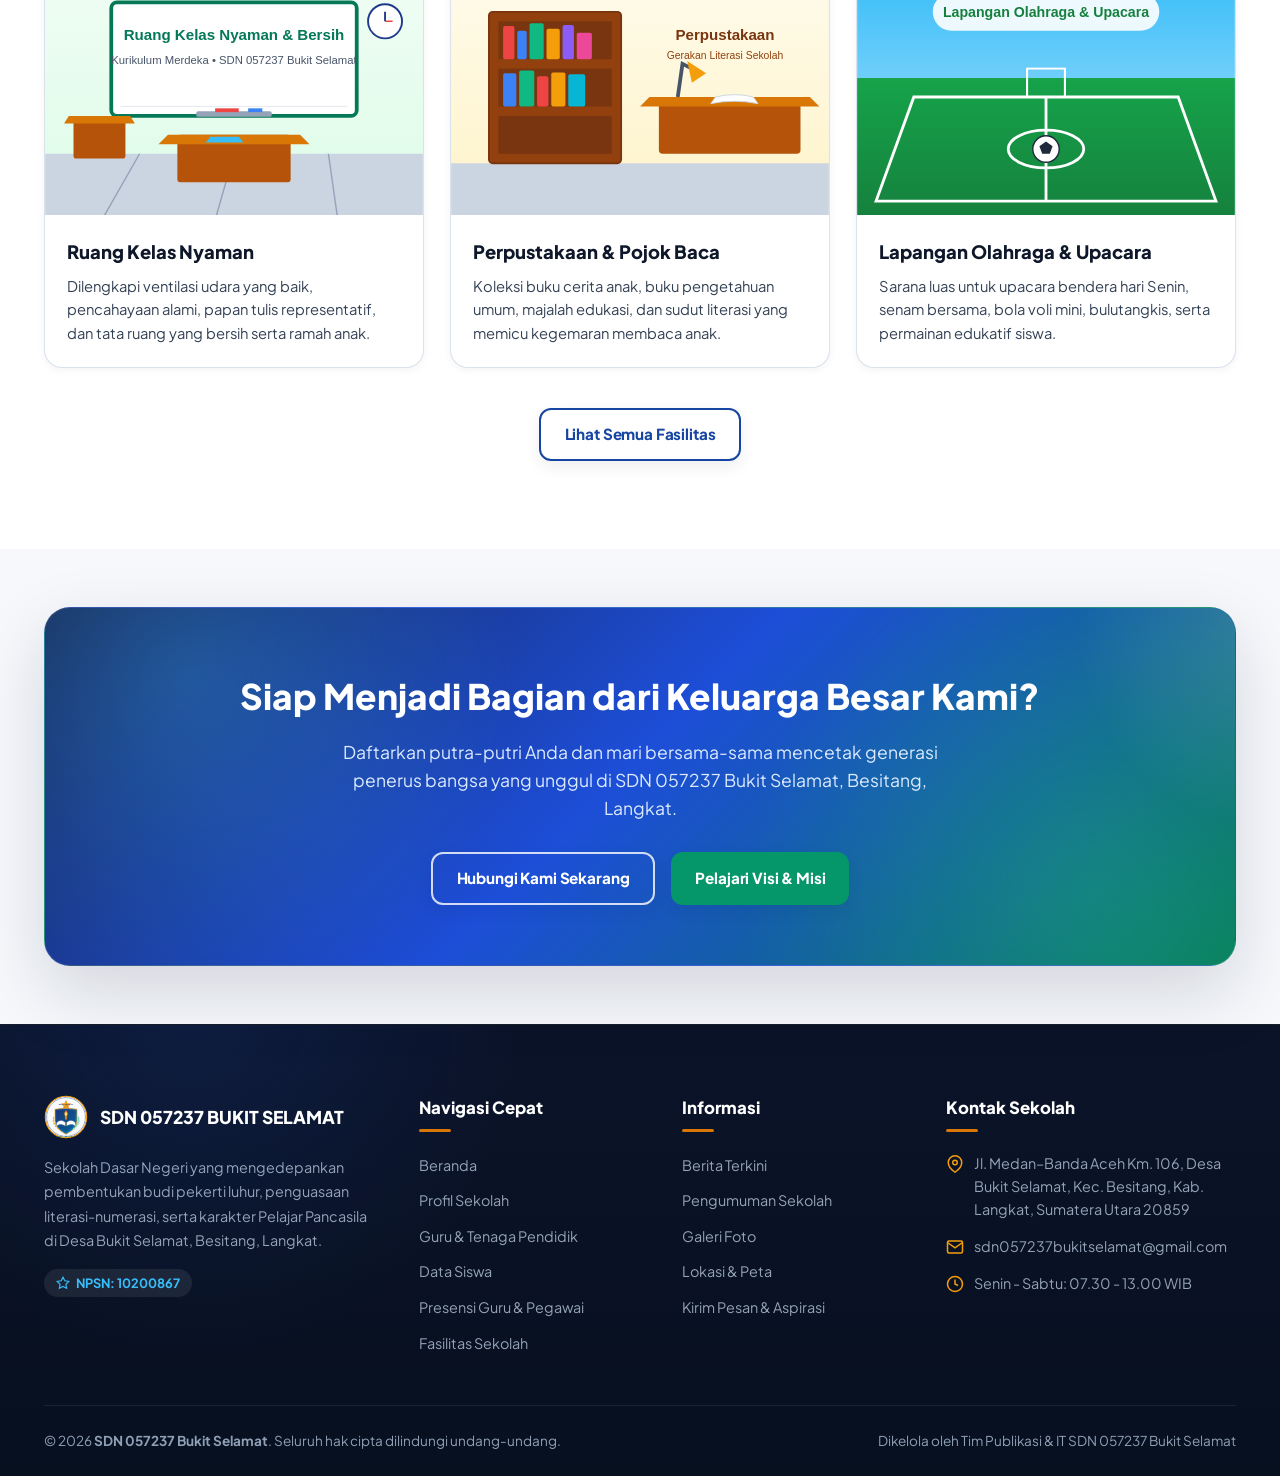
==== commit bb8fb3fe: "fix(home): sync student total with Dapodik" ====
--- a/index.html
+++ b/index.html
@@ -170,7 +170,7 @@
             </div>
             <div class="stat-content">
               <!-- CATATAN: Ganti data angka siswa pada atribut data-target -->
-              <span class="stat-number" data-target="214">0</span>
+              <span class="stat-number" data-target="215">0</span>
               <span class="stat-label">Siswa &amp; Siswi Aktif</span>
             </div>
           </div>
--- a/css/design-system.css
+++ b/css/design-system.css
@@ -486,3 +486,42 @@
   .news-detail-content { padding: 30px 22px 24px; }
 }
 
+
+/* ==========================================================================
+   MOBILE OVERFLOW HARDENING
+   ========================================================================== */
+html,
+body {
+  overflow-x: clip;
+}
+.contact-info-item {
+  width: 100%;
+  max-width: 100%;
+  min-width: 0;
+  box-sizing: border-box;
+}
+.contact-info-item > div:last-child,
+.contact-detail-val {
+  min-width: 0;
+  max-width: 100%;
+  overflow-wrap: anywhere;
+  word-break: break-word;
+}
+.news-layout {
+  min-width: 0;
+}
+@media (max-width: 768px) {
+  .news-layout {
+    grid-template-columns: 1fr !important;
+    width: 100%;
+  }
+  .guru-summary-grid {
+    grid-template-columns: 1fr !important;
+  }
+}
+
+@media (max-width: 768px) {
+  .vision-mission-grid {
+    grid-template-columns: 1fr !important;
+  }
+}
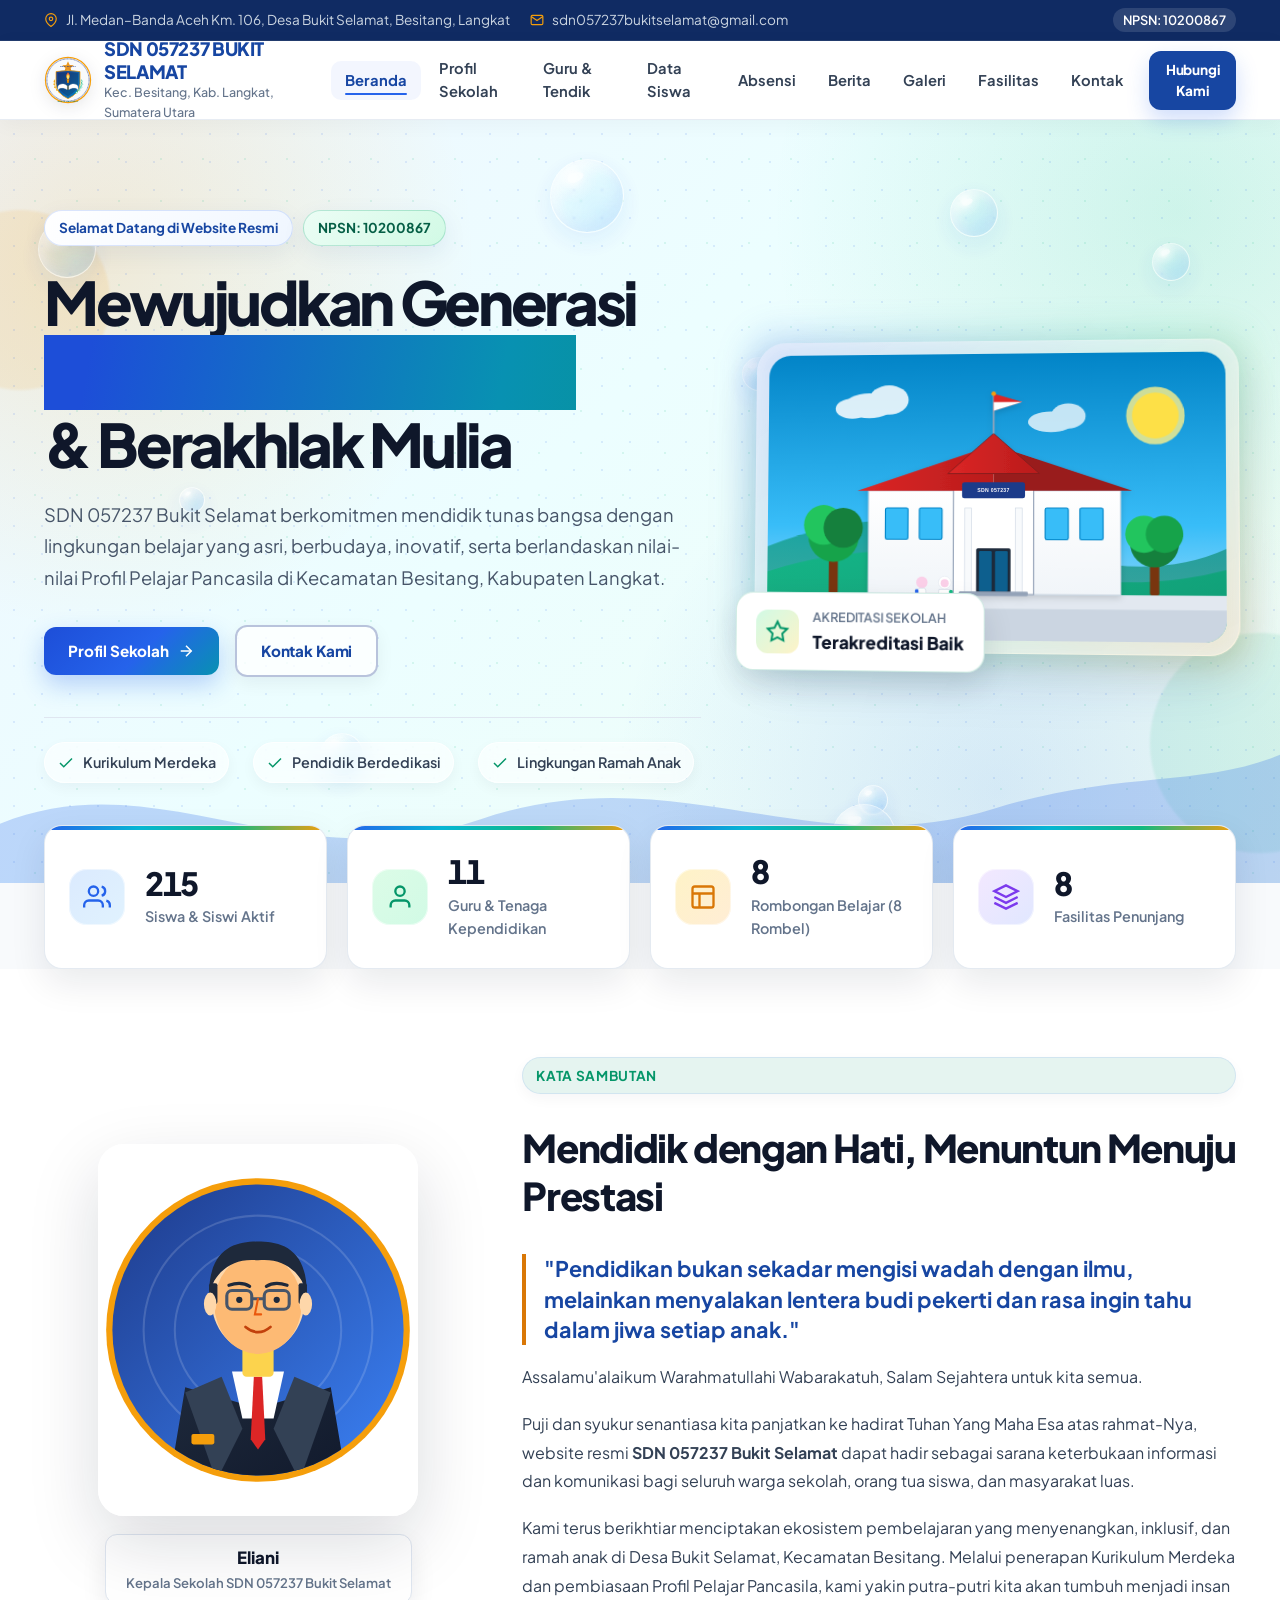
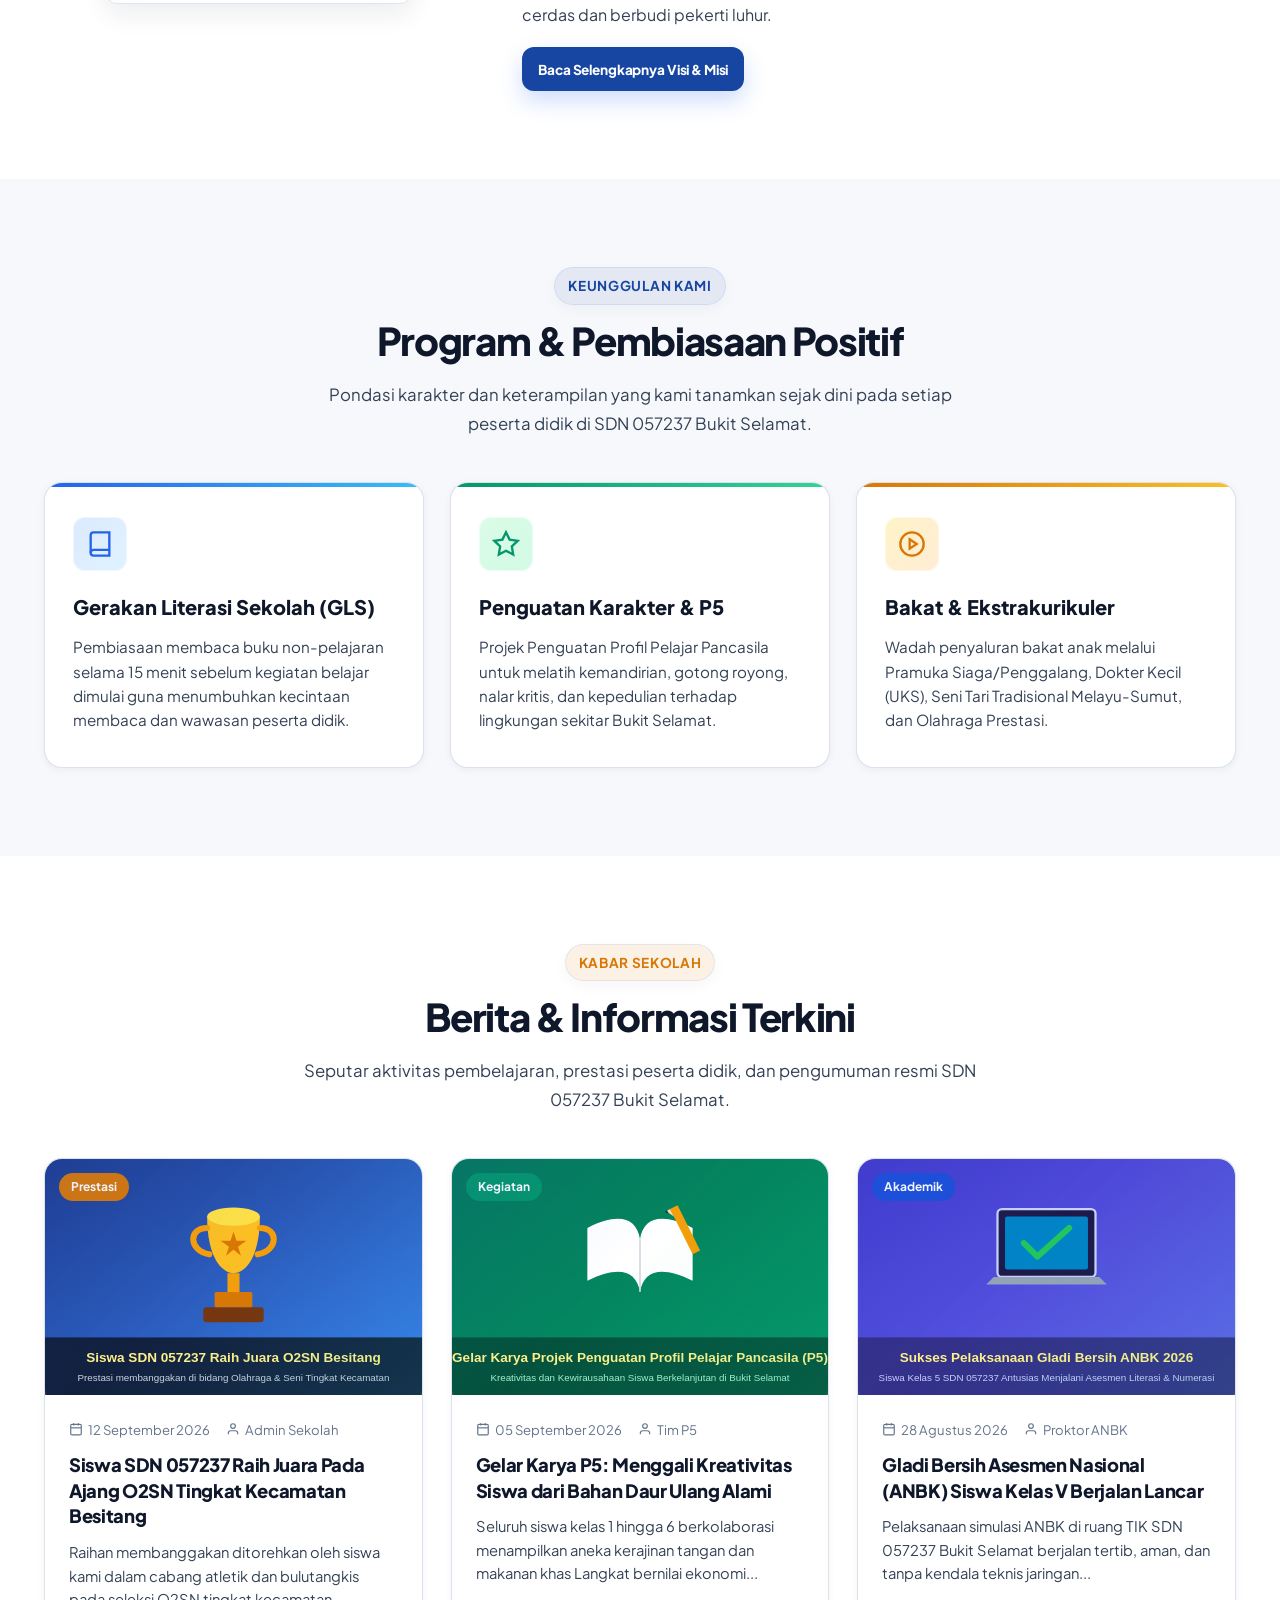
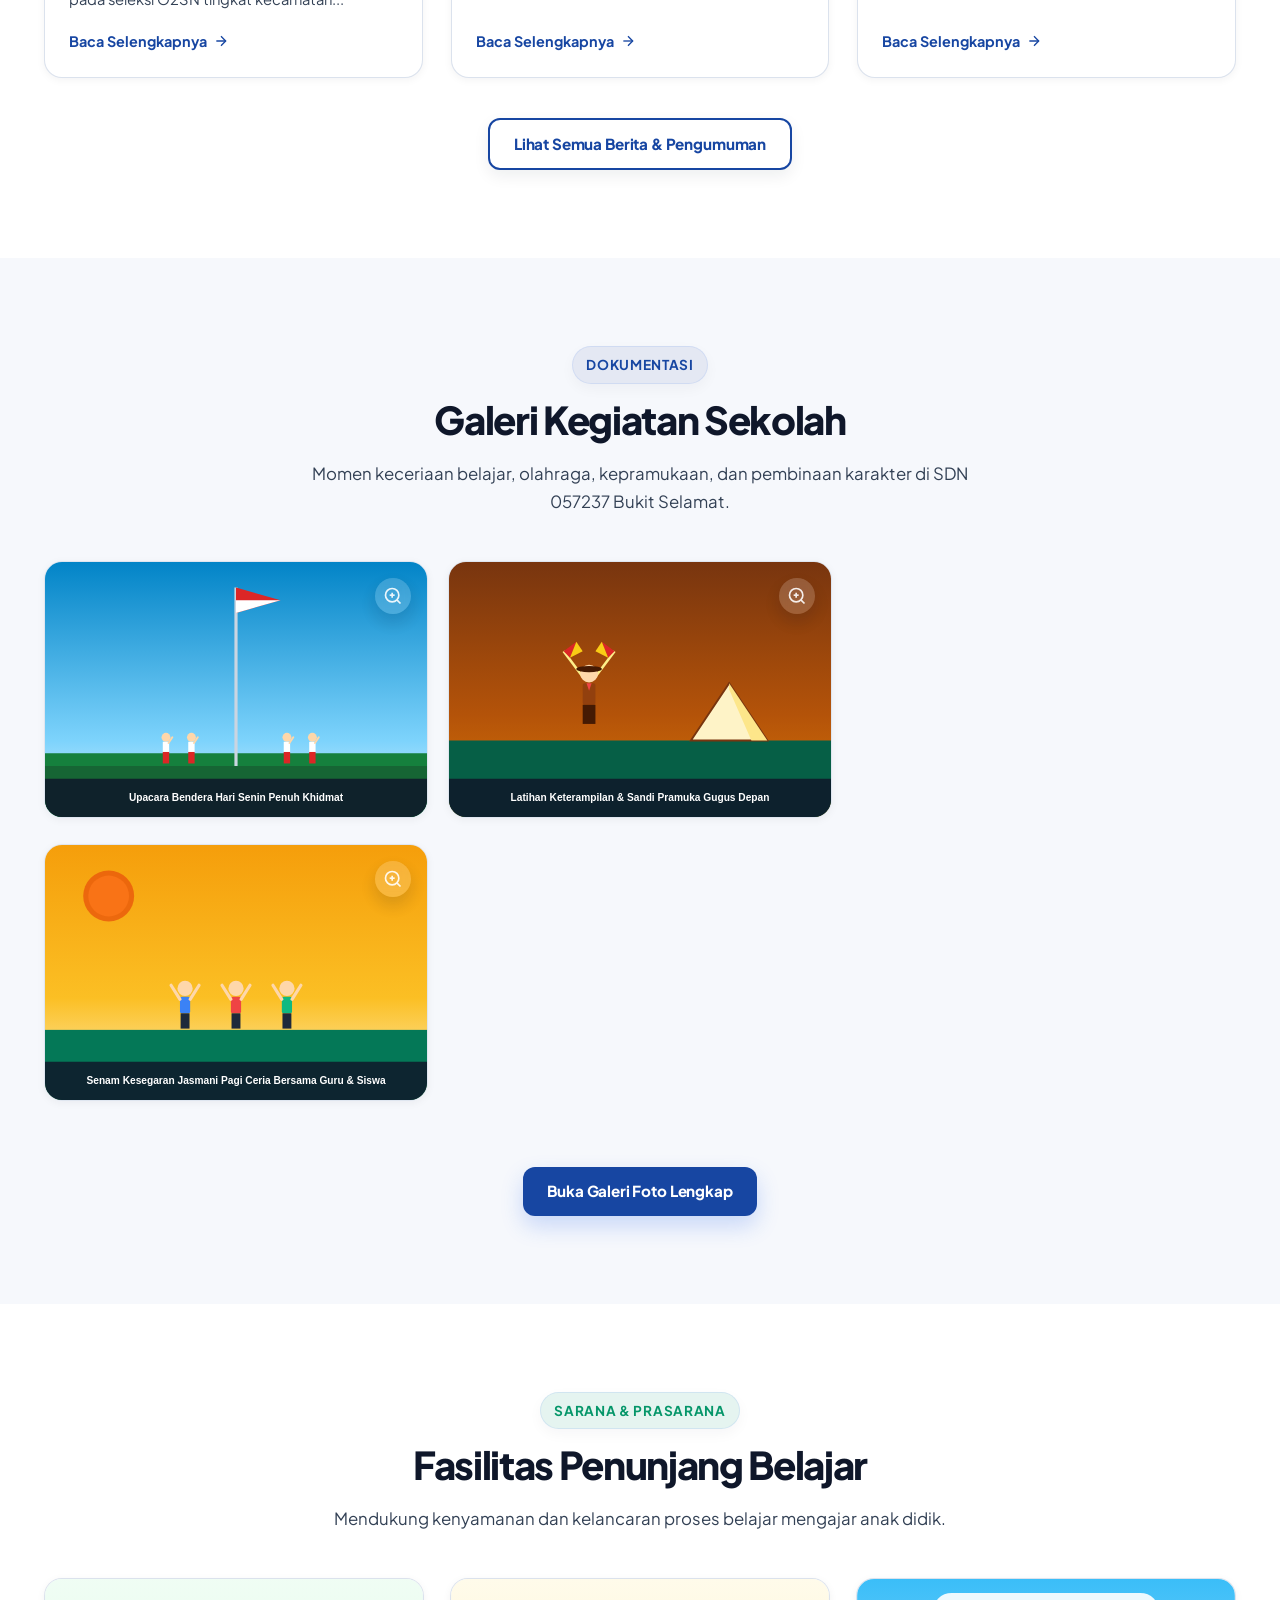
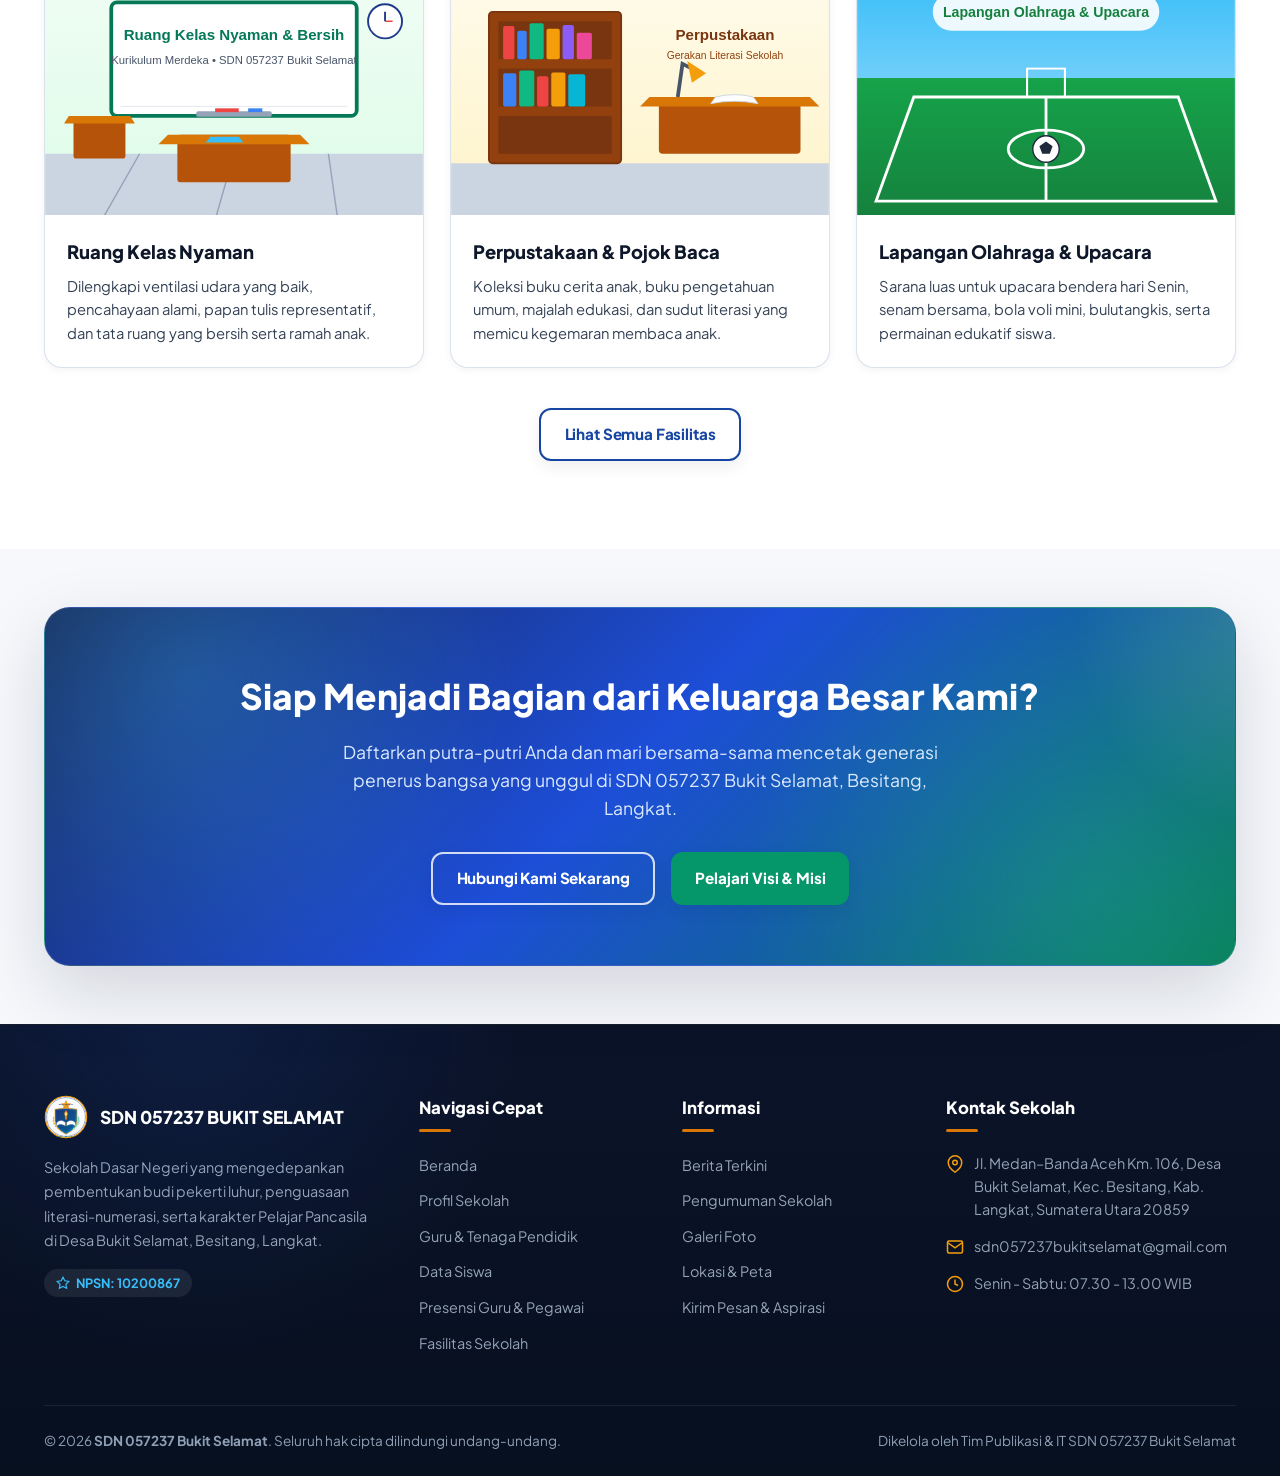
==== commit 196dbbf0: "fix: contain animated wave layers within viewport" ====
--- a/index.html
+++ b/index.html
@@ -104,6 +104,20 @@
          ========================================================================== -->
     <section class="hero">
       <div class="hero-pattern"></div>
+      <div class="hero-bubbles" aria-hidden="true">
+        <span class="hero-bubble bubble-1"></span>
+        <span class="hero-bubble bubble-2"></span>
+        <span class="hero-bubble bubble-3"></span>
+        <span class="hero-bubble bubble-4"></span>
+        <span class="hero-bubble bubble-5"></span>
+        <span class="hero-bubble bubble-6"></span>
+        <span class="hero-bubble bubble-7"></span>
+        <span class="hero-bubble bubble-8"></span>
+        <span class="hero-bubble bubble-9"></span>
+        <span class="hero-bubble bubble-10"></span>
+        <span class="hero-bubble bubble-11"></span>
+        <span class="hero-bubble bubble-12"></span>
+      </div>
       <div class="container hero-grid">
         <div class="hero-text-content">
           <div class="hero-badge-group">
@@ -154,6 +168,17 @@
             </div>
           </div>
         </div>
+      </div>
+      <div class="hero-wave" aria-hidden="true">
+        <svg class="wave-layer wave-back" viewBox="0 0 1440 180" preserveAspectRatio="none" focusable="false">
+          <path d="M0,110 C180,35 330,180 540,105 C760,28 910,160 1120,92 C1260,48 1350,68 1440,30 L1440,180 L0,180 Z"></path>
+        </svg>
+        <svg class="wave-layer wave-mid" viewBox="0 0 1440 180" preserveAspectRatio="none" focusable="false">
+          <path d="M0,132 C190,62 340,190 570,118 C790,48 940,175 1160,108 C1290,68 1360,88 1440,58 L1440,180 L0,180 Z"></path>
+        </svg>
+        <svg class="wave-layer wave-front" viewBox="0 0 1440 180" preserveAspectRatio="none" focusable="false">
+          <path d="M0,150 C170,92 350,205 590,138 C820,75 990,194 1200,130 C1310,96 1380,112 1440,88 L1440,180 L0,180 Z"></path>
+        </svg>
       </div>
     </section>
 
--- a/css/style.css
+++ b/css/style.css
@@ -1323,6 +1323,81 @@
   color: var(--muted);
 }
 
+
+/* --- Premium Guru Avatars --- */
+.guru-avatar-initials {
+  position: relative;
+  display: flex;
+  align-items: center;
+  justify-content: center;
+  isolation: isolate;
+  border: 0;
+  background: linear-gradient(145deg, #1d4ed8, #0891b2);
+  color: #fff;
+  box-shadow: 0 14px 30px rgba(30, 64, 175, 0.20), inset 0 1px 0 rgba(255,255,255,.28);
+  transition: transform .25s ease, box-shadow .25s ease;
+}
+.guru-avatar-initials::before {
+  content: "";
+  position: absolute;
+  inset: 7px;
+  border: 1px solid rgba(255,255,255,.22);
+  border-radius: 50%;
+  pointer-events: none;
+}
+.guru-avatar-initials::after {
+  content: "";
+  position: absolute;
+  width: 72px;
+  height: 72px;
+  right: -18px;
+  bottom: -24px;
+  border-radius: 50%;
+  background: rgba(255,255,255,.13);
+  pointer-events: none;
+}
+.guru-avatar-initials span {
+  position: relative;
+  z-index: 2;
+  font-size: 2.05rem;
+  font-weight: 800;
+  letter-spacing: .04em;
+  text-shadow: 0 2px 10px rgba(15,23,42,.22);
+}
+.guru-avatar-initials i {
+  position: absolute;
+  z-index: 2;
+  width: 9px;
+  height: 9px;
+  right: 13px;
+  bottom: 13px;
+  border: 2px solid #fff;
+  border-radius: 50%;
+  background: #34d399;
+  box-shadow: 0 2px 8px rgba(15,23,42,.22);
+}
+.guru-avatar-initials.guru-avatar-mapel {
+  background: linear-gradient(145deg, #7c3aed, #2563eb);
+}
+.guru-avatar-initials.guru-avatar-kelas {
+  background: linear-gradient(145deg, #059669, #0d9488);
+}
+.guru-avatar-initials.guru-avatar-pimpinan {
+  background: linear-gradient(145deg, #d97706, #ea580c);
+}
+.guru-avatar-initials.guru-avatar-tendik {
+  background: linear-gradient(145deg, #475569, #334155);
+}
+.guru-card:hover .guru-avatar-initials {
+  transform: translateY(-4px) scale(1.03);
+  box-shadow: 0 18px 34px rgba(30, 64, 175, 0.24), inset 0 1px 0 rgba(255,255,255,.30);
+}
+@media (prefers-reduced-motion: reduce) {
+  .guru-card:hover .guru-avatar-initials {
+    transform: none;
+  }
+}
+
 /* --- Tables (Data Siswa & Profil) --- */
 .table-responsive {
   width: 100%;
@@ -2513,3 +2588,76 @@
     padding: 10px 14px;
   }
 }
+
+/* ==========================================================================
+   HOMEPAGE WATER MOTION — Floating bubbles & animated ocean waves
+   ========================================================================== */
+.hero { isolation: isolate; }
+
+.hero-bubbles {
+  position: absolute; inset: 0; z-index: 1; overflow: hidden;
+  pointer-events: none;
+}
+.hero-bubble {
+  --bubble-size: 42px;
+  position: absolute; width: var(--bubble-size); height: var(--bubble-size);
+  border-radius: 50%; border: 1px solid rgba(255,255,255,.72);
+  background:
+    radial-gradient(circle at 30% 24%, rgba(255,255,255,.92) 0 5%, rgba(255,255,255,.28) 18%, transparent 34%),
+    radial-gradient(circle at 65% 72%, rgba(125,211,252,.24), rgba(56,189,248,.08) 48%, rgba(255,255,255,.03) 72%);
+  box-shadow: inset -7px -8px 14px rgba(37,99,235,.10), inset 7px 6px 12px rgba(255,255,255,.48), 0 8px 24px rgba(37,99,235,.10);
+  backdrop-filter: blur(1px); opacity: .82;
+  animation: bubbleRise 9s ease-in-out infinite;
+}
+.hero-bubble::after {
+  content: ""; position: absolute; width: 24%; height: 13%; left: 22%; top: 19%;
+  border-radius: 50%; background: rgba(255,255,255,.78); transform: rotate(-24deg);
+}
+.bubble-1 { --bubble-size:58px; left:3%; top:13%; animation-duration:10s; }
+.bubble-2 { --bubble-size:26px; left:14%; top:48%; animation-duration:8s; animation-delay:-2s; }
+.bubble-3 { --bubble-size:74px; left:43%; top:5%; animation-duration:12s; animation-delay:-4s; }
+.bubble-4 { --bubble-size:34px; left:58%; top:31%; animation-duration:9s; animation-delay:-6s; }
+.bubble-5 { --bubble-size:48px; right:22%; top:9%; animation-duration:11s; animation-delay:-1s; }
+.bubble-6 { --bubble-size:82px; right:4%; top:37%; animation-duration:13s; animation-delay:-5s; }
+.bubble-7 { --bubble-size:22px; right:14%; top:65%; animation-duration:7s; animation-delay:-3s; }
+.bubble-8 { --bubble-size:44px; left:25%; bottom:14%; animation-duration:10s; animation-delay:-7s; }
+.bubble-9 { --bubble-size:30px; left:67%; bottom:9%; animation-duration:8s; animation-delay:-4s; }
+.bubble-10 { --bubble-size:64px; right:30%; bottom:2%; animation-duration:12s; animation-delay:-8s; }
+.bubble-11 { --bubble-size:18px; left:6%; bottom:31%; animation-duration:7s; animation-delay:-5s; }
+.bubble-12 { --bubble-size:38px; right:7%; top:16%; animation-duration:9s; animation-delay:-7s; }
+
+.hero-grid { z-index: 3; }
+.hero-wave {
+  position:absolute; left:0; right:0; bottom:-1px; height:155px; z-index:2;
+  overflow:hidden; pointer-events:none; line-height:0;
+}
+.hero-wave svg { width:100%; height:100%; display:block; }
+.wave-back { fill:rgba(37,99,235,.24); animation:waveSway 11s ease-in-out infinite; }
+.wave-mid { fill:rgba(14,165,233,.36); animation:waveSwayReverse 8s ease-in-out infinite; }
+.wave-front { fill:rgba(255,255,255,.94); animation:waveSway 7s ease-in-out infinite; }
+
+@keyframes bubbleRise {
+  0%,100% { transform:translate3d(0,18px,0) scale(.94); }
+  25% { transform:translate3d(12px,-8px,0) scale(1); }
+  50% { transform:translate3d(-7px,-22px,0) scale(1.04); }
+  75% { transform:translate3d(10px,-6px,0) scale(.98); }
+}
+
+/* Animate each wave path vertically only so its bounding box stays inside the viewport. */
+@keyframes waveSway {
+  0%,100% { transform:translateY(2px); }
+  50% { transform:translateY(-4px); }
+}
+@keyframes waveSwayReverse {
+  0%,100% { transform:translateY(-1px); }
+  50% { transform:translateY(4px); }
+}
+
+@media (max-width:768px) {
+  .hero-wave { height:95px; }
+  .hero-bubble { opacity:.58; }
+  .bubble-3,.bubble-6,.bubble-10 { display:none; }
+}
+@media (prefers-reduced-motion:reduce) {
+  .hero-bubble,.wave-back,.wave-mid,.wave-front { animation:none; }
+}
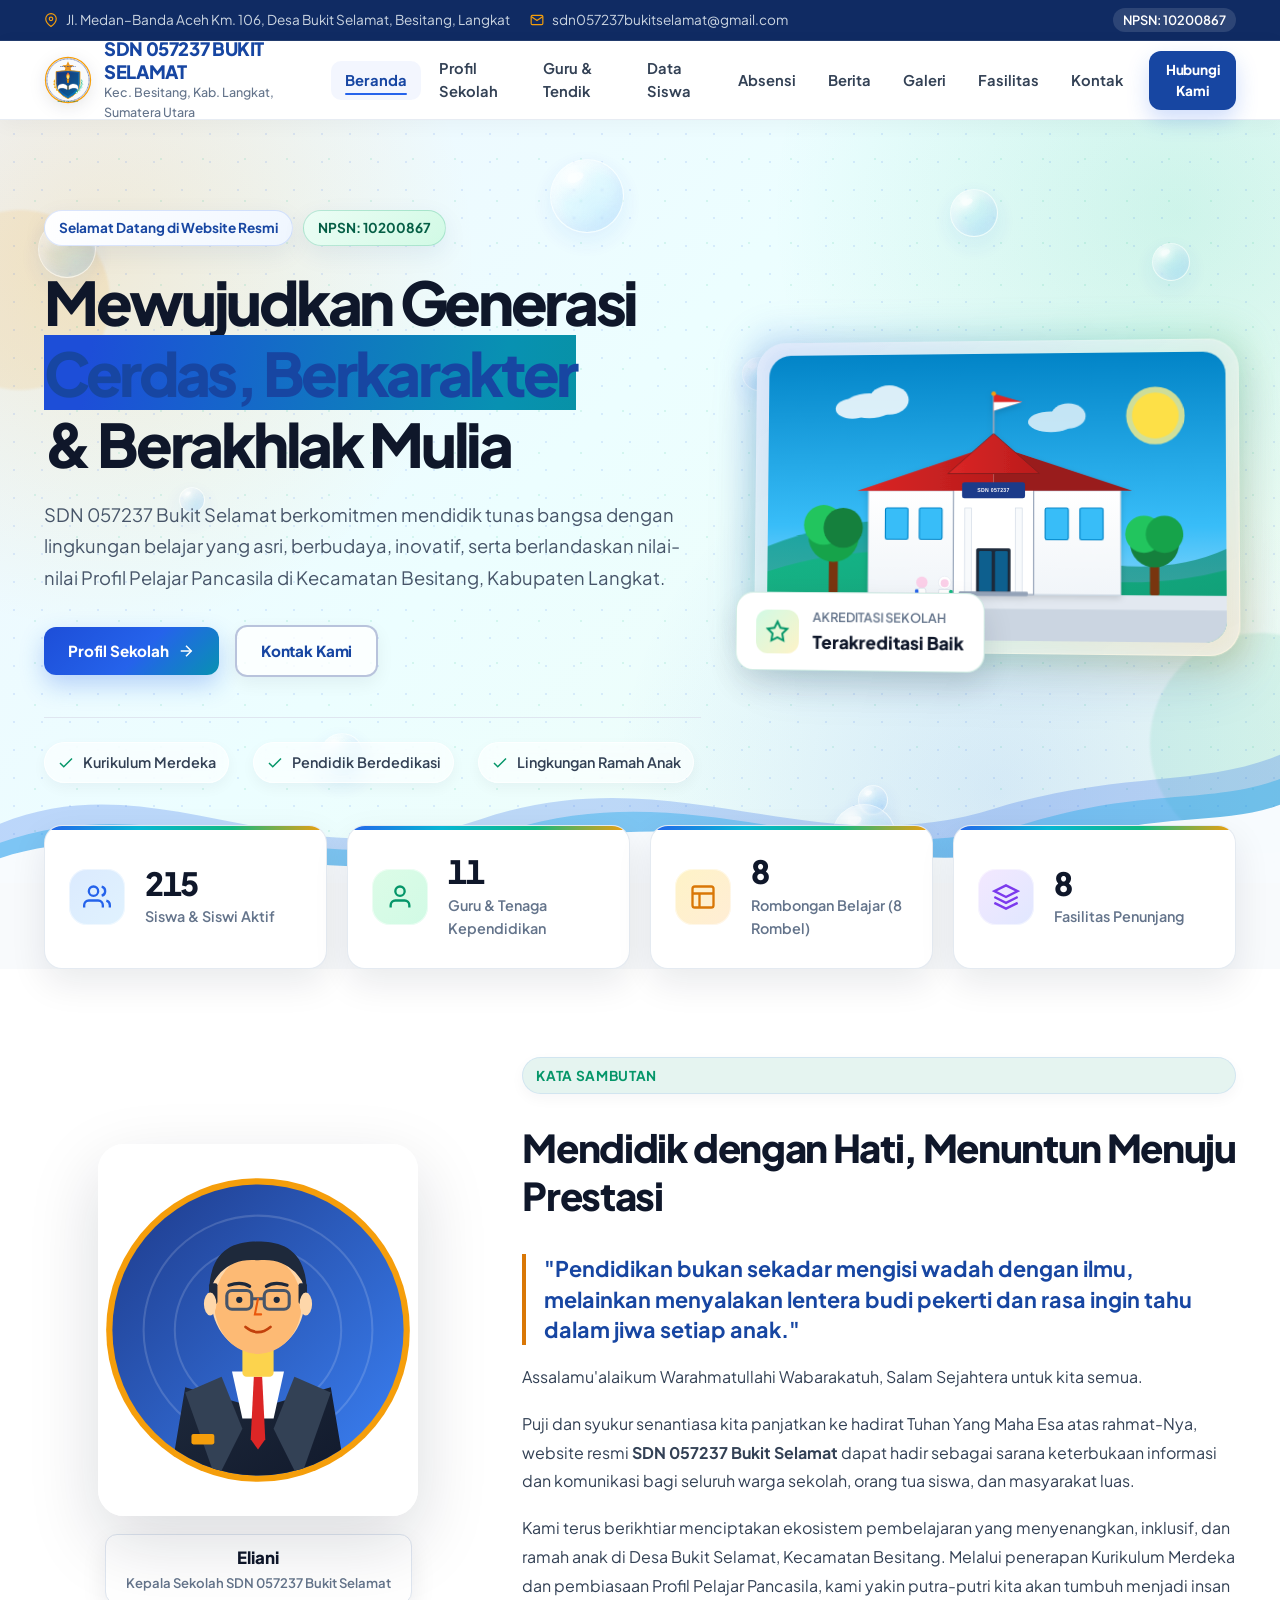
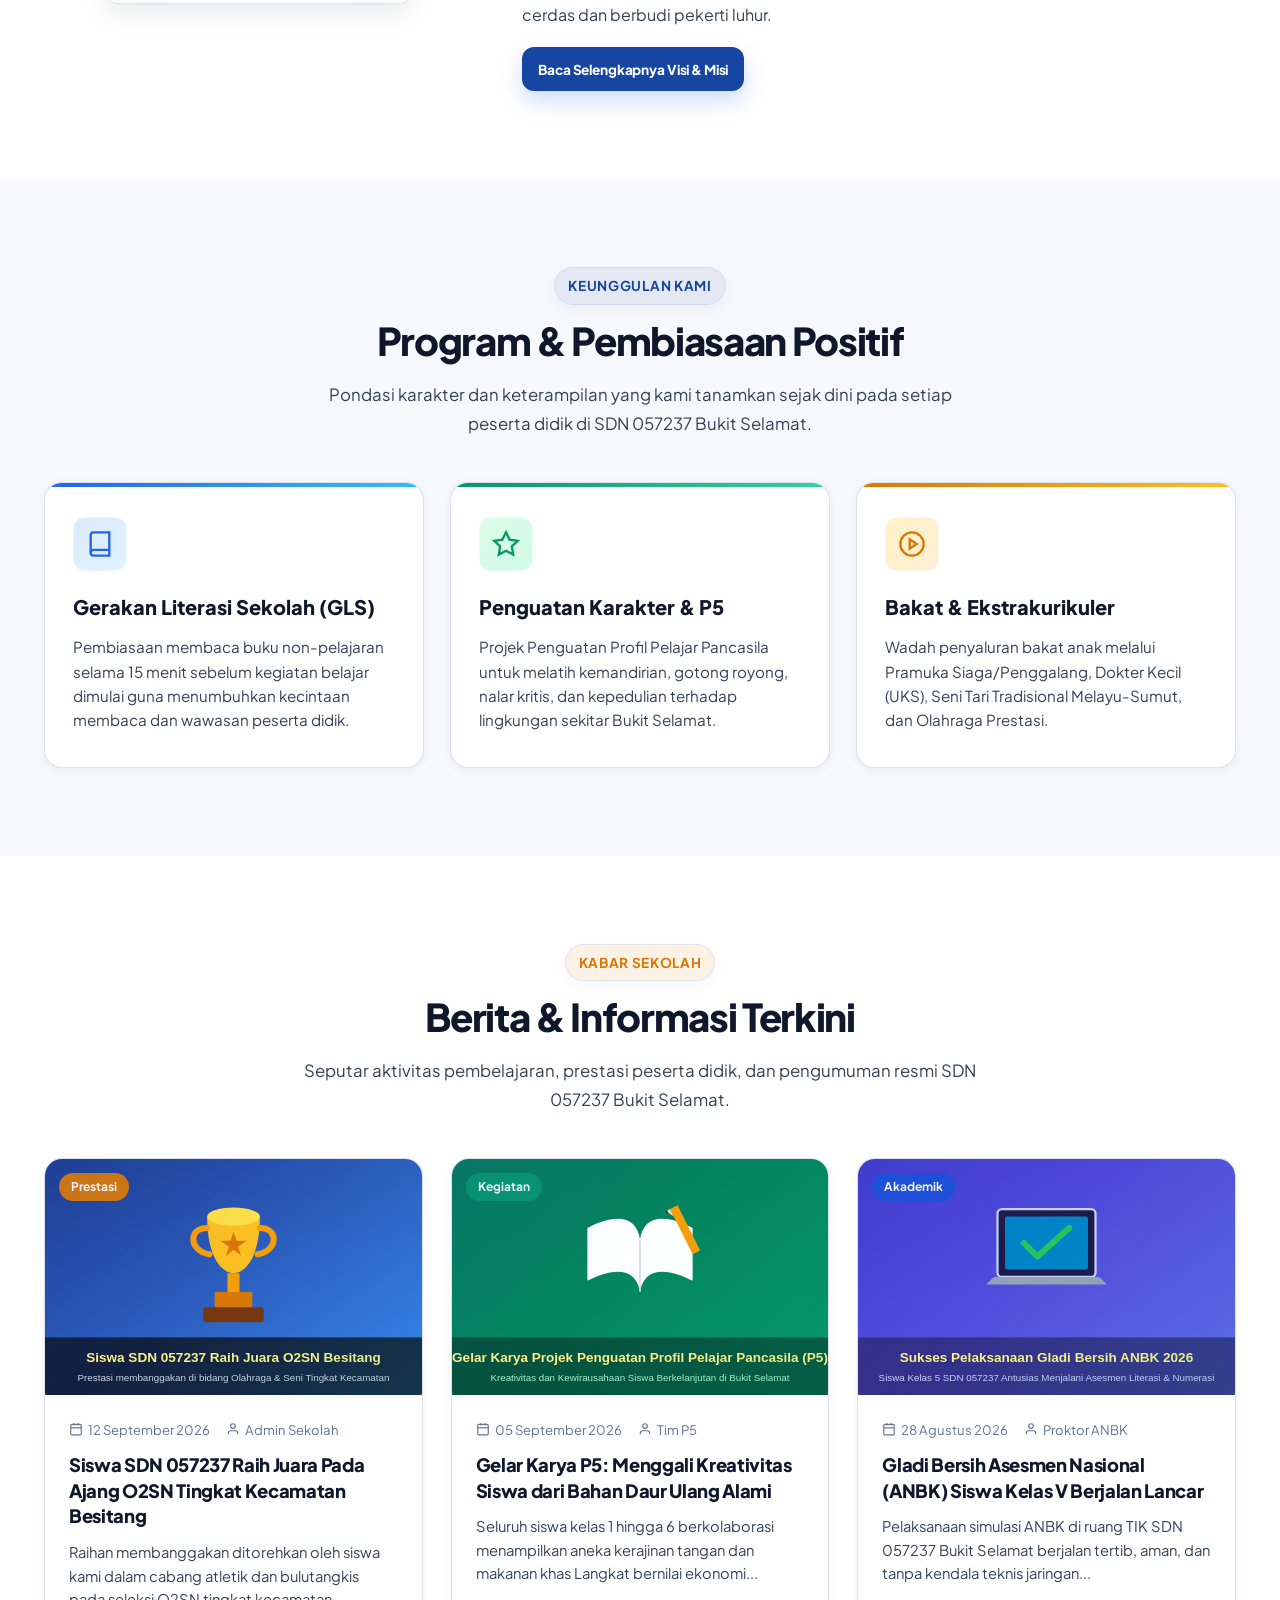
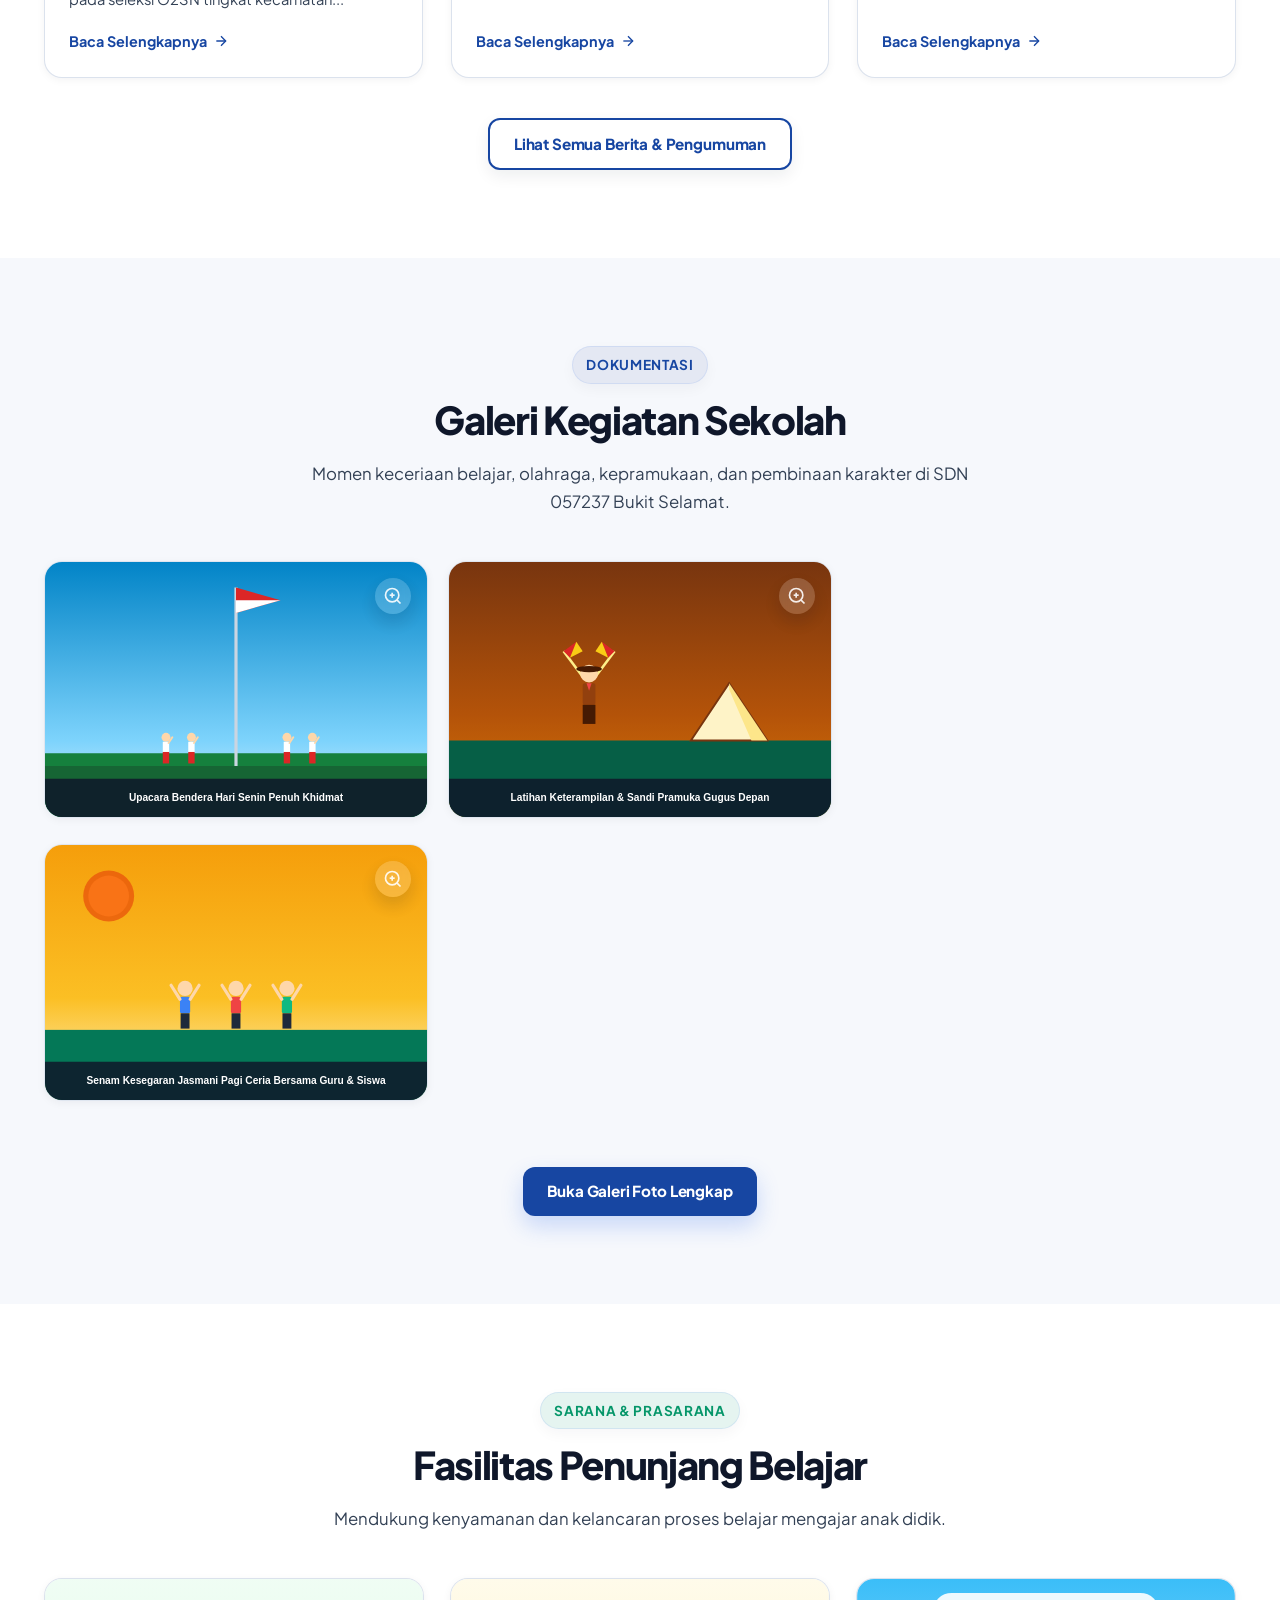
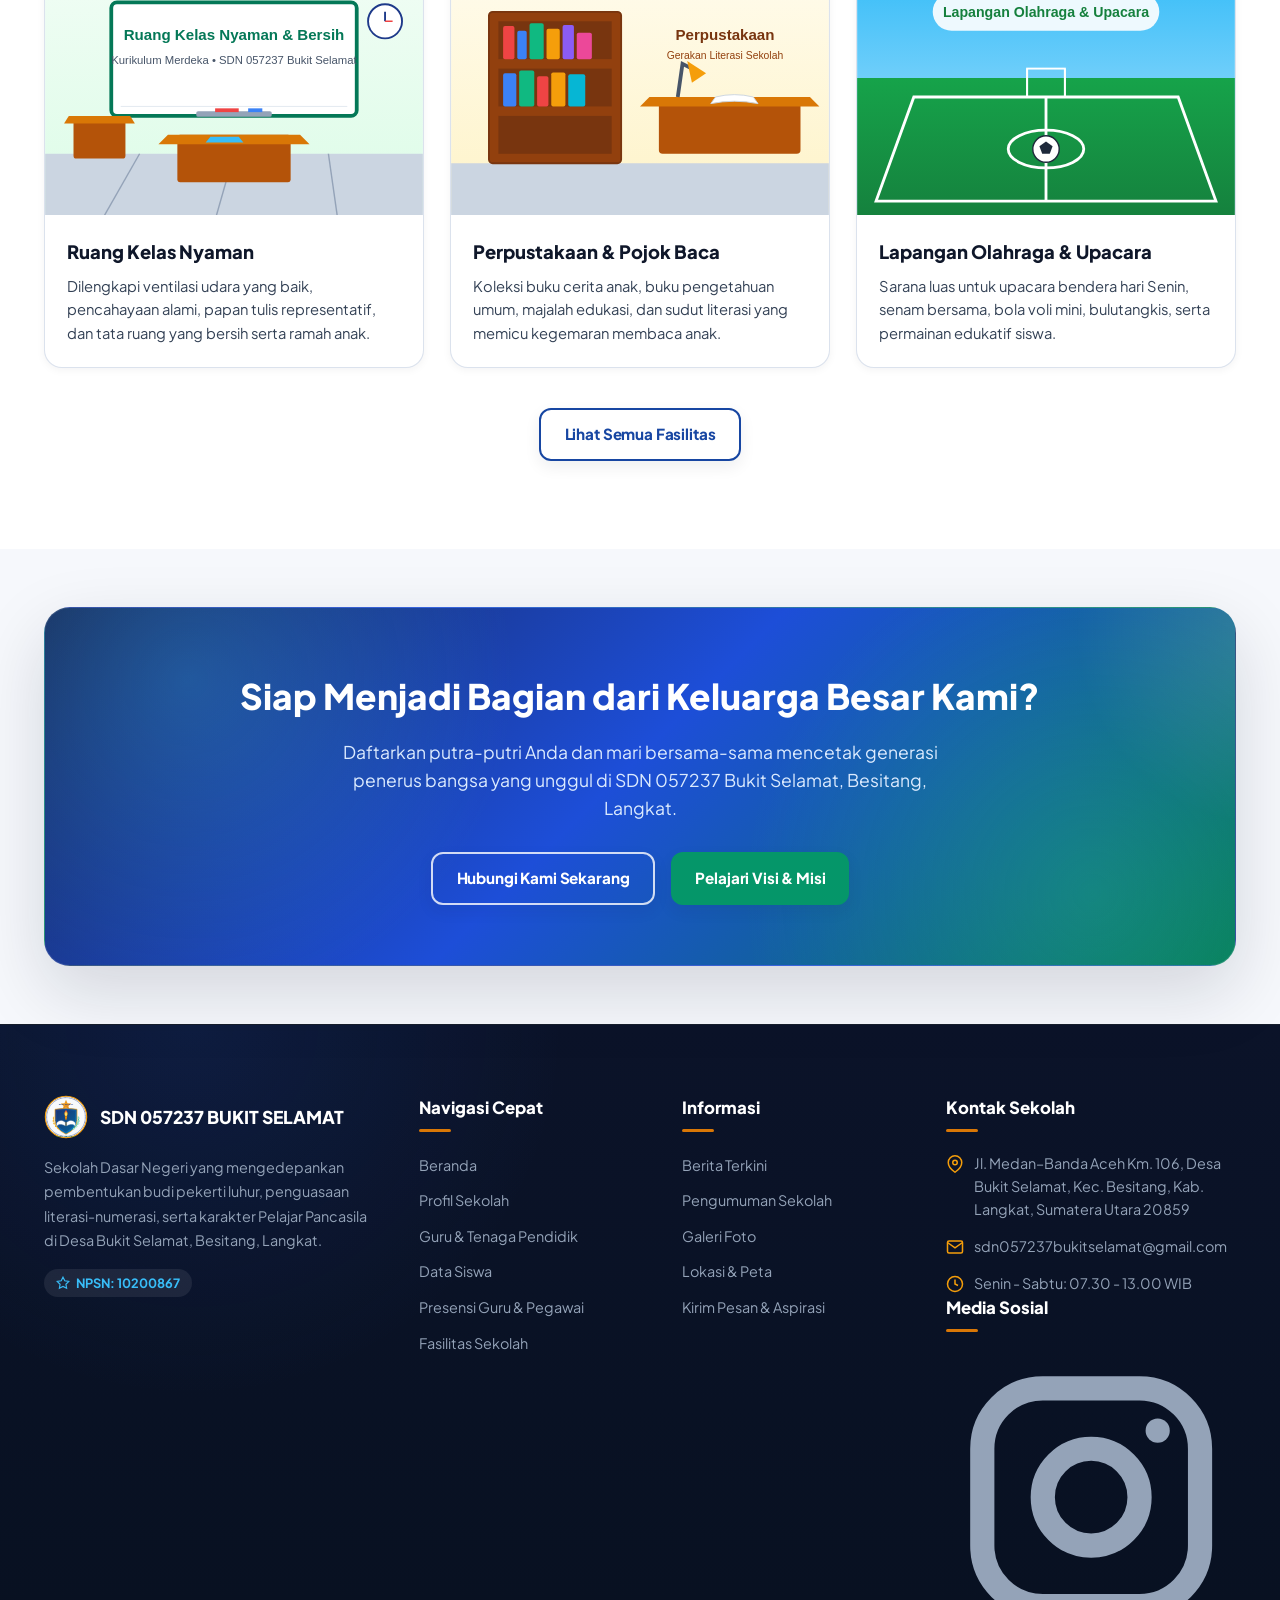
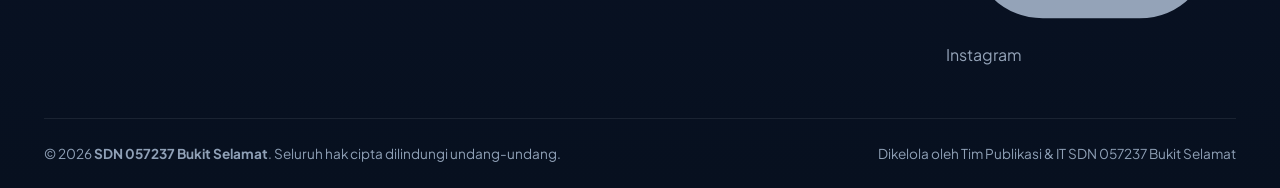
==== commit 556eda52: "feat: add official Instagram social link to footer" ====
--- a/index.html
+++ b/index.html
@@ -605,6 +605,20 @@
               <span>Senin - Sabtu: 07.30 - 13.00 WIB</span>
             </div>
           </div>
+
+          <div class="footer-social">
+            <h4 class="footer-col-title">Media Sosial</h4>
+            <div class="footer-social-links">
+              <a href="https://www.instagram.com/sdn057237bukitselamat?stkn=enhicTB4cTh3c3R5" class="footer-social-link" target="_blank" rel="noopener noreferrer" aria-label="Instagram SDN 057237 Bukit Selamat" title="Instagram SDN 057237 Bukit Selamat">
+                <svg viewBox="0 0 24 24" aria-hidden="true" fill="none" stroke="currentColor" stroke-width="2">
+                  <rect x="3" y="3" width="18" height="18" rx="5"></rect>
+                  <circle cx="12" cy="12" r="4"></circle>
+                  <circle cx="17.5" cy="6.5" r="1" fill="currentColor" stroke="none"></circle>
+                </svg>
+                <span>Instagram</span>
+              </a>
+            </div>
+          </div>
         </div>
       </div>
 
--- a/css/style.css
+++ b/css/style.css
@@ -412,6 +412,7 @@
   position: absolute;
   top: 0;
   right: 0;
+  z-index: 0;
   width: 100%;
   height: 100%;
   opacity: 0.05;
@@ -468,9 +469,8 @@
 
 .hero-title span {
   color: var(--primary);
-  background: linear-gradient(120deg, var(--primary) 0%, var(--primary-light) 100%);
-  -webkit-background-clip: text;
-  -webkit-text-fill-color: transparent;
+  background: none;
+  -webkit-text-fill-color: currentColor;
 }
 
 .hero-subtitle {
@@ -2631,7 +2631,11 @@
   position:absolute; left:0; right:0; bottom:-1px; height:155px; z-index:2;
   overflow:hidden; pointer-events:none; line-height:0;
 }
-.hero-wave svg { width:100%; height:100%; display:block; }
+.hero-wave .wave-layer {
+  position:absolute; inset:0; width:100%; height:100%; display:block;
+  transform-origin:50% 100%;
+}
+.hero-wave .wave-layer path { stroke:none; }
 .wave-back { fill:rgba(37,99,235,.24); animation:waveSway 11s ease-in-out infinite; }
 .wave-mid { fill:rgba(14,165,233,.36); animation:waveSwayReverse 8s ease-in-out infinite; }
 .wave-front { fill:rgba(255,255,255,.94); animation:waveSway 7s ease-in-out infinite; }
@@ -2661,3 +2665,19 @@
 @media (prefers-reduced-motion:reduce) {
   .hero-bubble,.wave-back,.wave-mid,.wave-front { animation:none; }
 }
+
+
+/* Keep flexible text inside compact mobile info cards. */
+@media (max-width:480px) {
+  .info-card > div { min-width:0; max-width:100%; }
+  .info-card h3,
+  .info-card p,
+  .info-card strong { overflow-wrap:anywhere; word-break:break-word; }
+}
+
+
+/* Hero layer contract: decorative layers stay behind readable content. */
+.hero-pattern { z-index: 0; }
+.hero-bubbles { z-index: 1; }
+.hero-wave { z-index: 2; }
+.hero-grid { position: relative; z-index: 3; }
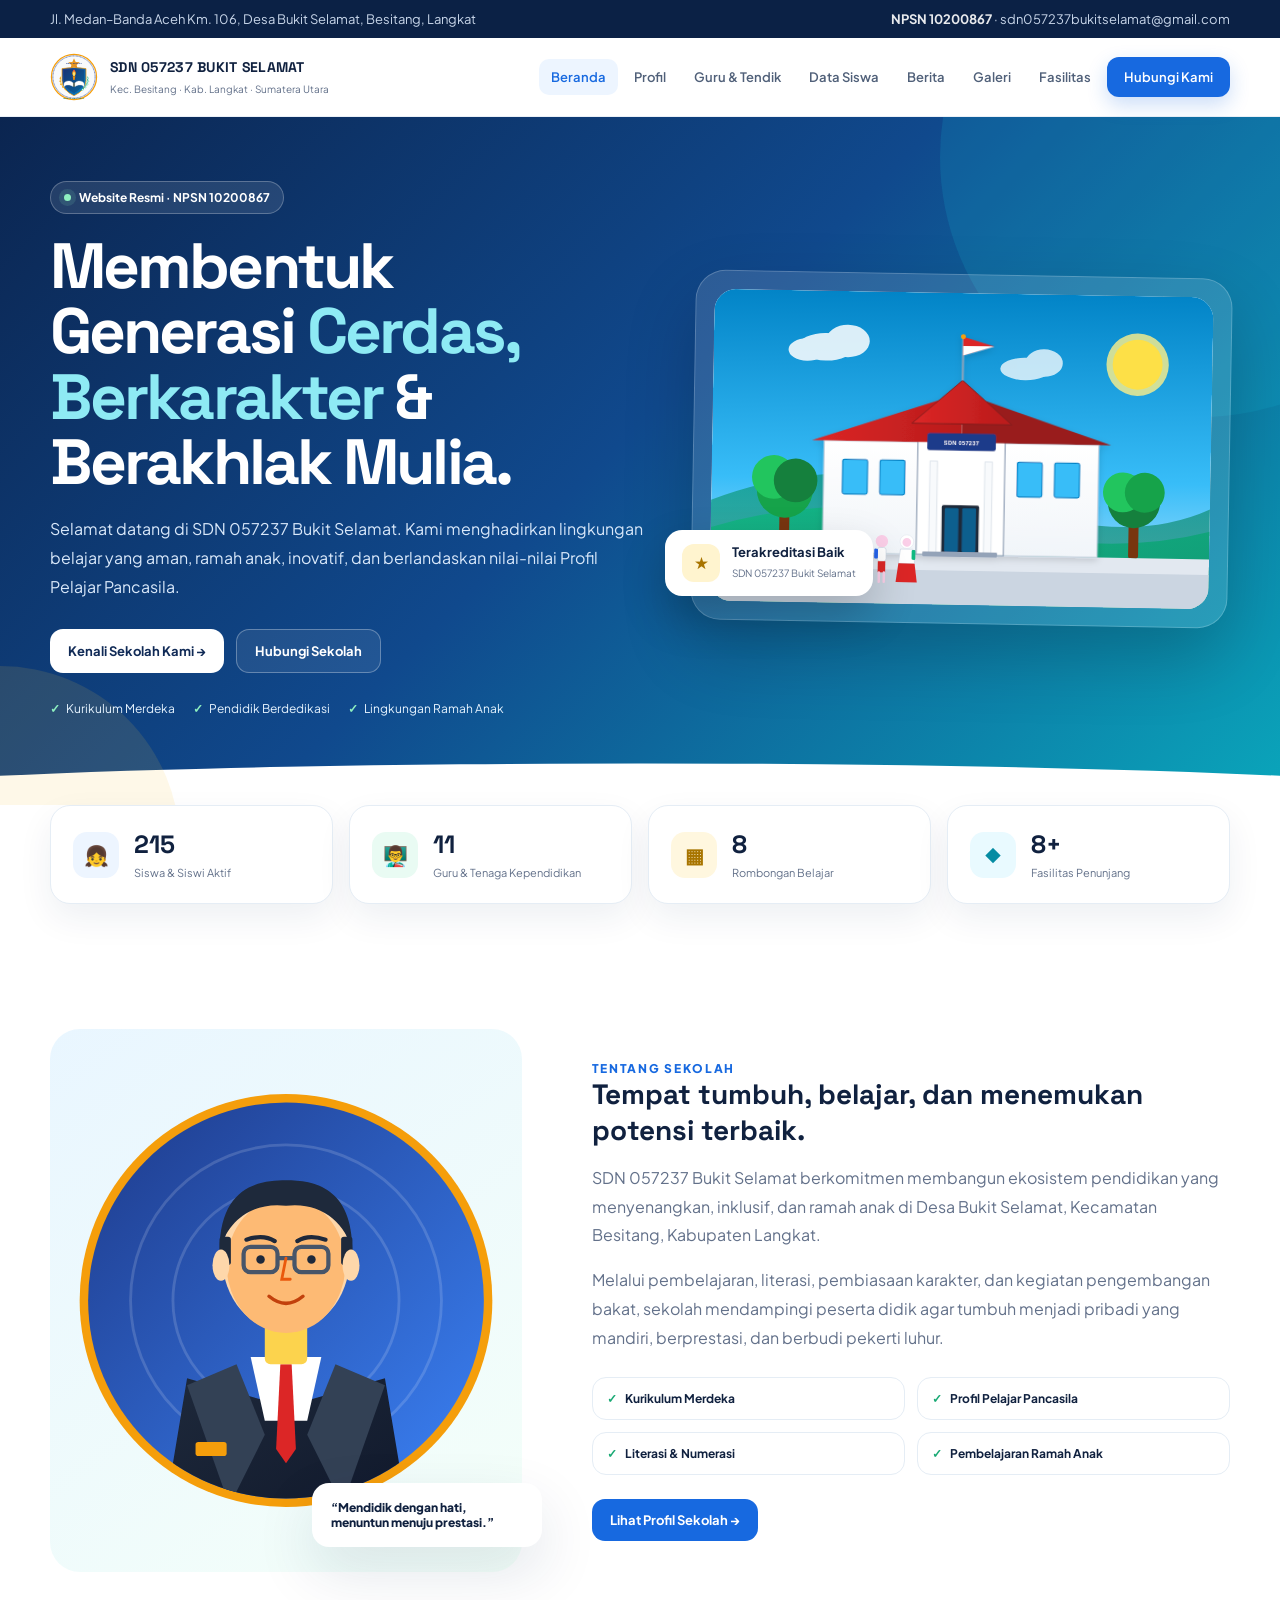
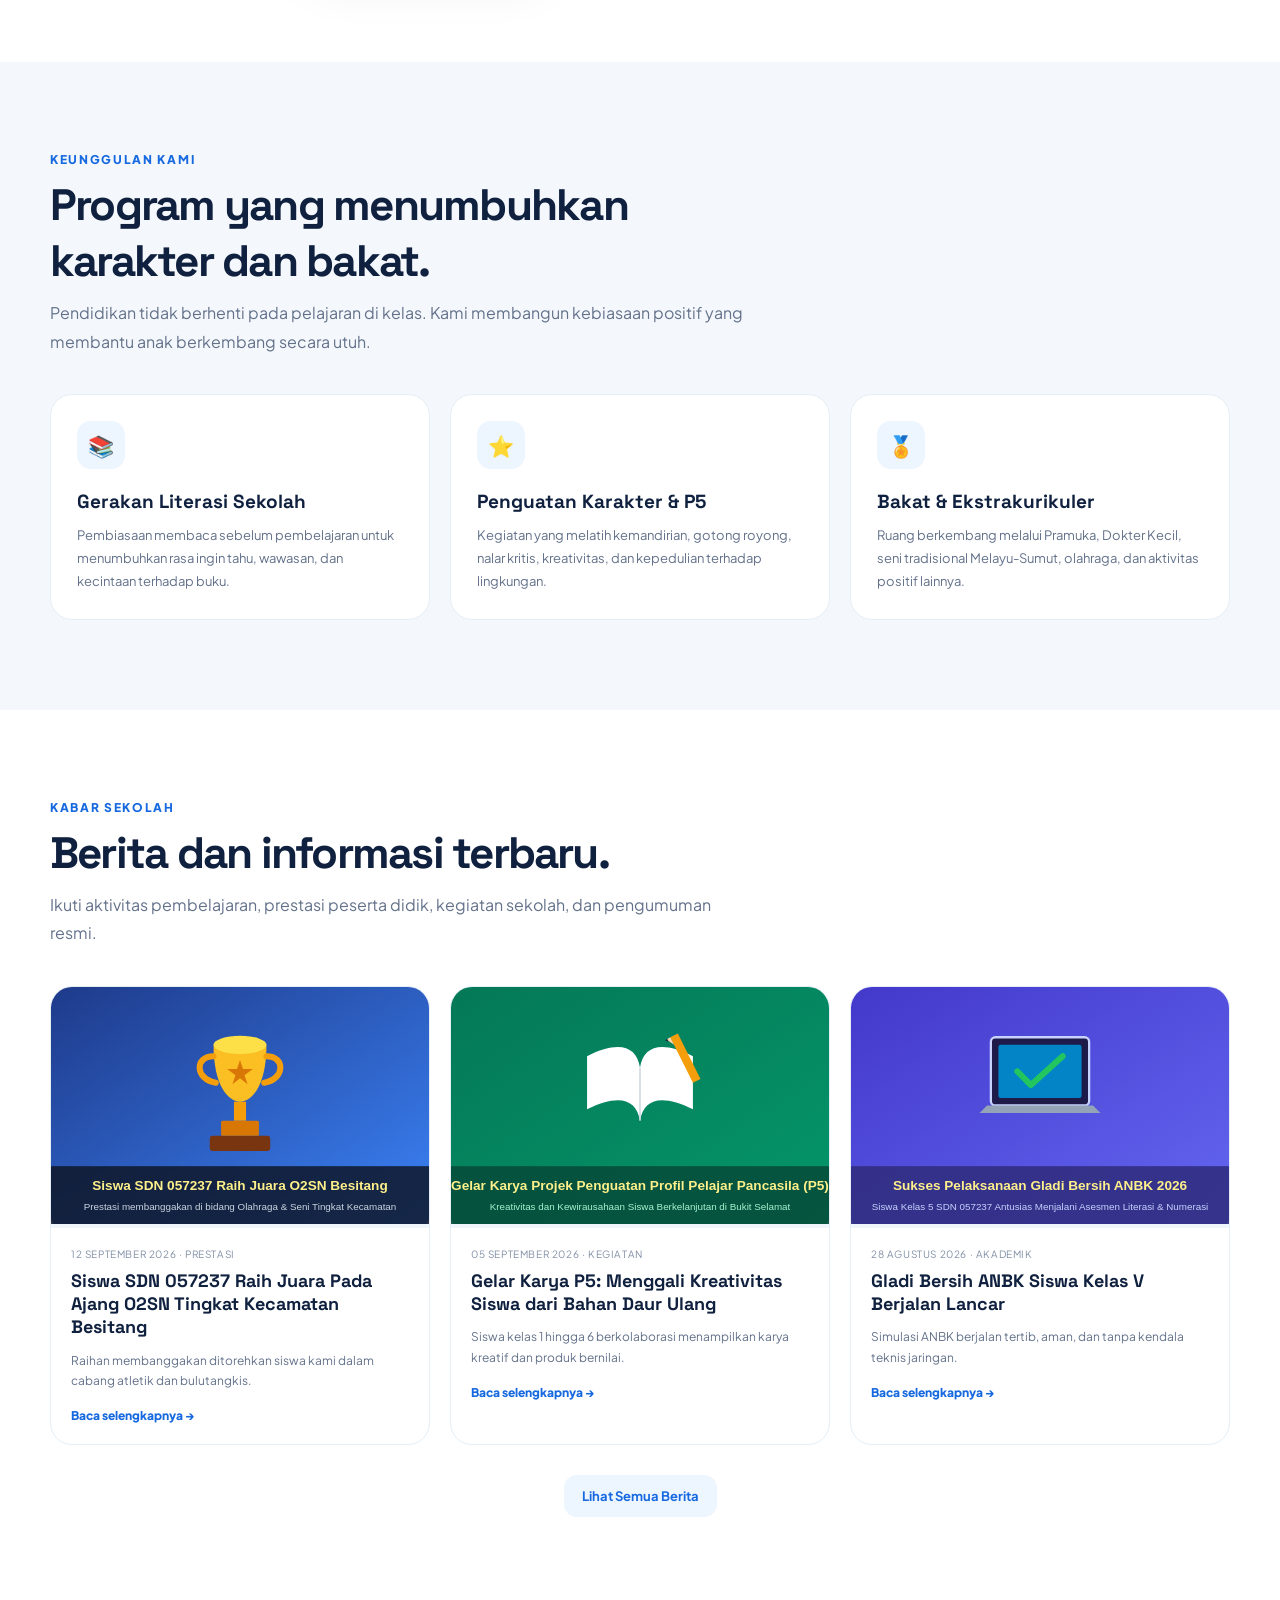
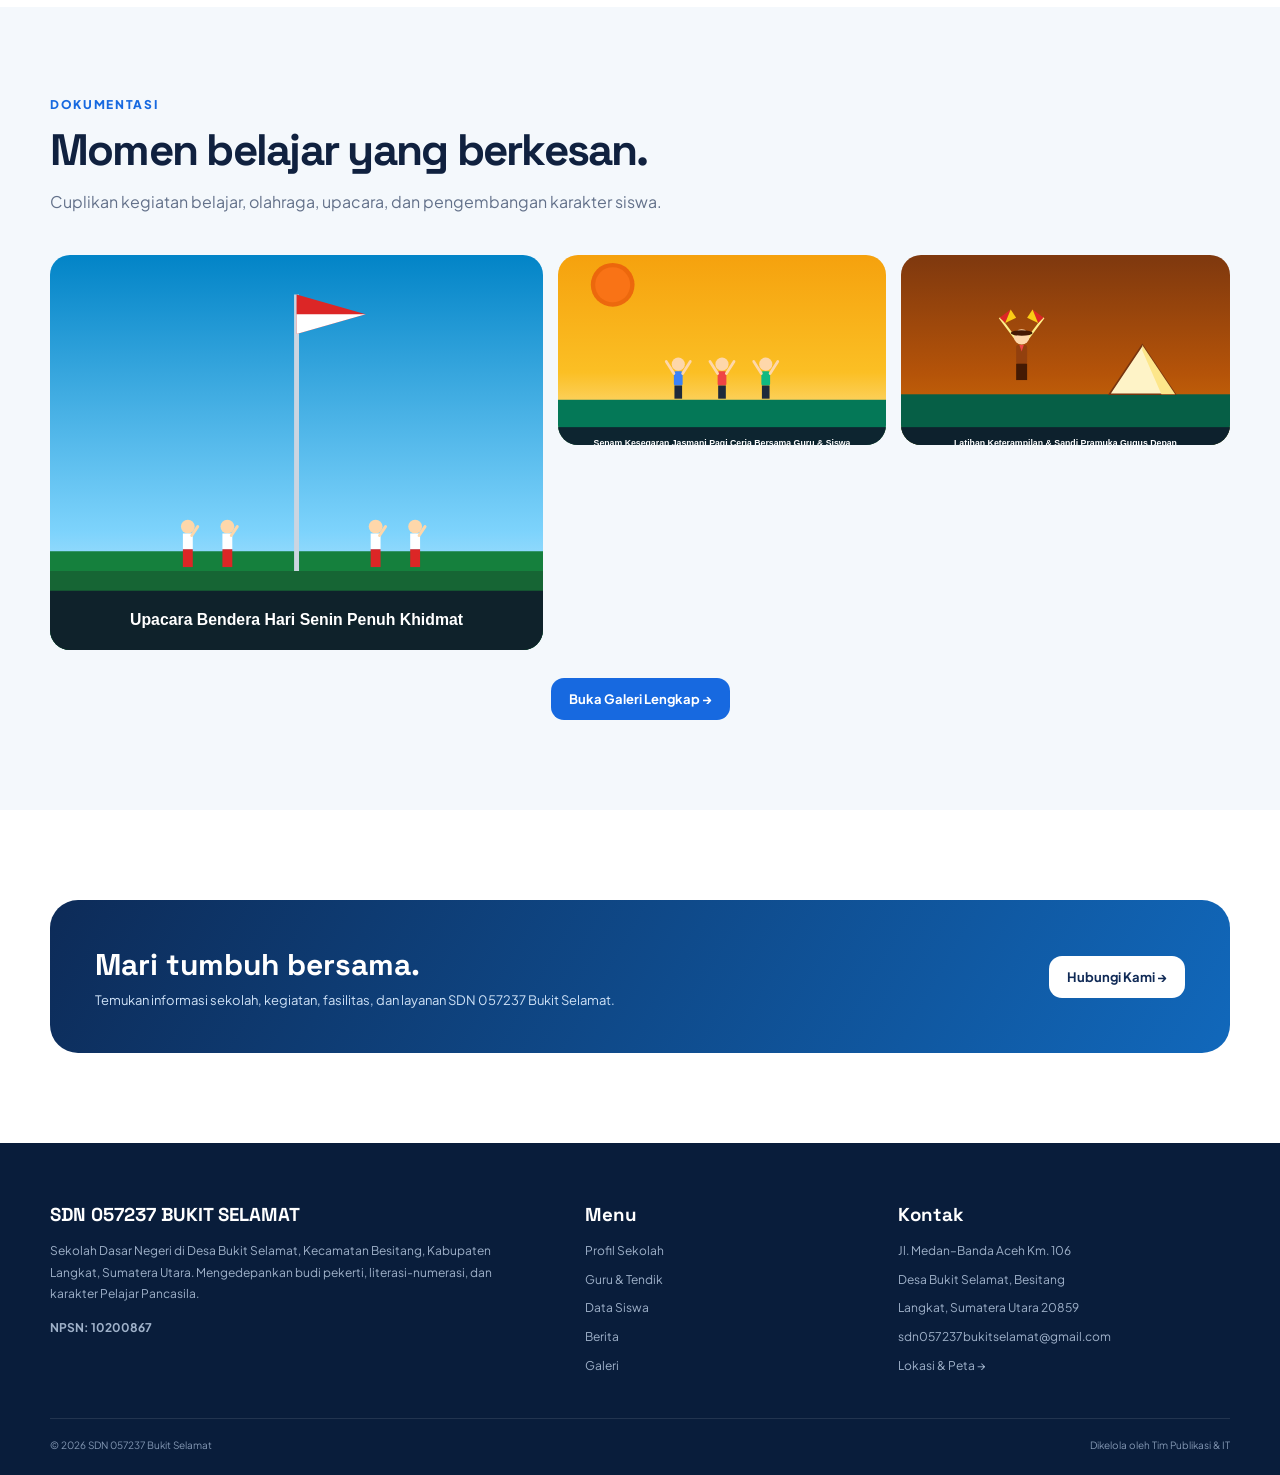
==== commit 6a64991b: "feat: redesign school landing page" ====
--- a/index.html
+++ b/index.html
@@ -1,657 +1,102 @@
-<!DOCTYPE html>
+<!doctype html>
 <html lang="id">
 <head>
-  <meta charset="UTF-8">
-  <meta name="viewport" content="width=device-width, initial-scale=1.0">
-  <title>SDN 057237 Bukit Selamat - Website Resmi Sekolah Dasar Negeri</title>
-  <meta name="description" content="Website resmi SDN 057237 Bukit Selamat, Besitang, Langkat, Sumatera Utara. NPSN: 10200867. Informasi profil sekolah, guru, siswa, fasilitas, prestasi, dan berita terkini.">
-  <link rel="icon" type="image/svg+xml" href="images/logo.svg">
-  <link rel="stylesheet" href="css/style.css">
-  <link rel="stylesheet" href="css/design-system.css">
-  <meta name="theme-color" content="#1746a2">
-  <meta name="robots" content="index,follow">
-  <meta property="og:type" content="website">
-  <meta property="og:site_name" content="SDN 057237 Bukit Selamat">
-  <meta property="og:title" content="SDN 057237 Bukit Selamat - Website Resmi Sekolah Dasar Negeri">
-  <meta property="og:description" content="Website resmi SDN 057237 Bukit Selamat, Besitang, Langkat, Sumatera Utara. NPSN: 10200867. Informasi profil sekolah, guru, siswa, fasilitas, prestasi, dan berita terkini.">
-  <script type="application/ld+json">
-    {
-    "@context": "https://schema.org",
-    "@type": "School",
-    "name": "SDN 057237 Bukit Selamat",
-    "identifier": {
-      "@type": "PropertyValue",
-      "propertyID": "NPSN",
-      "value": "10200867"
-    },
-    "description": "Website resmi SDN 057237 Bukit Selamat, Besitang, Langkat, Sumatera Utara. NPSN: 10200867. Informasi profil sekolah, guru, siswa, fasilitas, prestasi, dan berita terkini.",
-    "email": "sdn057237bukitselamat@gmail.com",
-    "address": {
-      "@type": "PostalAddress",
-      "streetAddress": "Jl. Medan–Banda Aceh Km. 106, Desa Bukit Selamat",
-      "addressLocality": "Besitang",
-      "addressRegion": "Sumatera Utara",
-      "postalCode": "20859",
-      "addressCountry": "ID"
-    }
-  }
-  </script>
+<meta charset="utf-8">
+<meta name="viewport" content="width=device-width,initial-scale=1">
+<title>SDN 057237 Bukit Selamat | Sekolah Dasar Negeri</title>
+<meta name="description" content="Website resmi SDN 057237 Bukit Selamat, Besitang, Langkat, Sumatera Utara. Informasi sekolah, program, berita, kegiatan, fasilitas, guru, siswa, dan kontak.">
+<meta name="theme-color" content="#102a56">
+<link rel="icon" type="image/svg+xml" href="images/logo.svg">
+<link rel="stylesheet" href="css/landing.css">
 </head>
 <body>
+<div class="top"><div class="container top-in"><span>Jl. Medan–Banda Aceh Km. 106, Desa Bukit Selamat, Besitang, Langkat</span><span><strong>NPSN 10200867</strong> · sdn057237bukitselamat@gmail.com</span></div></div>
 
-  <!-- ==========================================================================
-       1. Top Bar (Kontak Cepat & NPSN)
-       ========================================================================== -->
-  <div class="topbar">
-    <div class="container topbar-wrapper">
-      <div class="topbar-info">
-        <span class="topbar-item">
-          <!-- Icon Map Pin -->
-          <svg viewBox="0 0 24 24" fill="none" stroke="currentColor" stroke-width="2"><path d="M21 10c0 7-9 13-9 13s-9-6-9-13a9 9 0 0 1 18 0z"></path><circle cx="12" cy="10" r="3"></circle></svg>
-          Jl. Medan–Banda Aceh Km. 106, Desa Bukit Selamat, Besitang, Langkat
-        </span>
-        <span class="topbar-item">
-          <!-- Icon Mail -->
-          <svg viewBox="0 0 24 24" fill="none" stroke="currentColor" stroke-width="2"><path d="M4 4h16c1.1 0 2 .9 2 2v12c0 1.1-.9 2-2 2H4c-1.1 0-2-.9-2-2V6c0-1.1.9-2 2-2z"></path><polyline points="22,6 12,13 2,6"></polyline></svg>
-          <a href="mailto:sdn057237bukitselamat@gmail.com">sdn057237bukitselamat@gmail.com</a>
-        </span>
-      </div>
-      <div class="topbar-badge">
-        <span>NPSN: 10200867</span>
-      </div>
-    </div>
-  </div>
+<header class="nav">
+<div class="container nav-in">
+<a class="brand" href="index.html"><img src="images/logo.svg" alt="Logo SDN 057237 Bukit Selamat"><span><b>SDN 057237 BUKIT SELAMAT</b><small>Kec. Besitang · Kab. Langkat · Sumatera Utara</small></span></a>
+<nav class="links" aria-label="Navigasi utama">
+<a class="active" href="index.html">Beranda</a><a href="profil.html">Profil</a><a href="guru.html">Guru & Tendik</a><a href="siswa.html">Data Siswa</a><a href="berita.html">Berita</a><a href="galeri.html">Galeri</a><a href="fasilitas.html">Fasilitas</a><a href="kontak.html" class="nav-btn">Hubungi Kami</a>
+</nav>
+<button class="menu" id="menu" aria-label="Buka menu"><svg viewBox="0 0 24 24" fill="none" stroke="currentColor" stroke-width="2"><path d="M4 6h16M4 12h16M4 18h16"/></svg></button>
+</div>
+</header>
 
-  <!-- ==========================================================================
-       2. Header & Navigasi Utama
-       ========================================================================== -->
-  <header class="header">
-    <div class="container nav-container">
-      <a href="index.html" class="brand" title="SDN 057237 Bukit Selamat">
-        <img src="images/logo.svg" alt="Logo SDN 057237 Bukit Selamat" class="brand-logo">
-        <div class="brand-text">
-          <span class="brand-name">SDN 057237 BUKIT SELAMAT</span>
-          <span class="brand-sub">Kec. Besitang, Kab. Langkat, Sumatera Utara</span>
-        </div>
-      </a>
+<main>
+<section class="hero">
+<div class="container hero-in">
+<div>
+<div class="eyebrow"><i class="dot"></i> Website Resmi · NPSN 10200867</div>
+<h1>Membentuk Generasi <span>Cerdas, Berkarakter</span> & Berakhlak Mulia.</h1>
+<p>Selamat datang di SDN 057237 Bukit Selamat. Kami menghadirkan lingkungan belajar yang aman, ramah anak, inovatif, dan berlandaskan nilai-nilai Profil Pelajar Pancasila.</p>
+<div class="actions"><a class="btn btn-primary" href="profil.html">Kenali Sekolah Kami →</a><a class="btn btn-ghost" href="kontak.html">Hubungi Sekolah</a></div>
+<div class="hero-points"><span>Kurikulum Merdeka</span><span>Pendidik Berdedikasi</span><span>Lingkungan Ramah Anak</span></div>
+</div>
+<div class="hero-visual">
+<div class="visual-card"><img src="images/hero-school.svg" alt="Ilustrasi gedung SDN 057237 Bukit Selamat"></div>
+<div class="float"><div class="float-icon">★</div><div><b>Terakreditasi Baik</b><small>SDN 057237 Bukit Selamat</small></div></div>
+</div>
+</div><div class="wave"></div>
+</section>
 
-      <!-- Menu Navigasi -->
-      <nav class="nav-menu" id="navMenu">
-        <a href="index.html" class="nav-link active">Beranda</a>
-        <a href="profil.html" class="nav-link">Profil Sekolah</a>
-        <a href="guru.html" class="nav-link">Guru &amp; Tendik</a>
-        <a href="siswa.html" class="nav-link">Data Siswa</a>
-        <a href="absensi.html" class="nav-link">Absensi</a>
-        <a href="berita.html" class="nav-link">Berita</a>
-        <a href="galeri.html" class="nav-link">Galeri</a>
-        <a href="fasilitas.html" class="nav-link">Fasilitas</a>
-        <a href="kontak.html" class="nav-link">Kontak</a>
-        <div class="nav-cta">
-          <a href="kontak.html" class="btn btn-primary btn-sm">Hubungi Kami</a>
-        </div>
-      </nav>
+<section class="stats">
+<div class="container stats-grid">
+<div class="stat reveal"><div class="stat-icon">👧</div><div><b>215</b><small>Siswa & Siswi Aktif</small></div></div>
+<div class="stat reveal"><div class="stat-icon">👨‍🏫</div><div><b>11</b><small>Guru & Tenaga Kependidikan</small></div></div>
+<div class="stat reveal"><div class="stat-icon">▦</div><div><b>8</b><small>Rombongan Belajar</small></div></div>
+<div class="stat reveal"><div class="stat-icon">◆</div><div><b>8+</b><small>Fasilitas Penunjang</small></div></div>
+</div>
+</section>
 
-      <!-- Tombol Hamburger Mobile -->
-      <button class="nav-toggle" aria-label="Buka Menu Navigasi">
-        <svg viewBox="0 0 24 24" fill="none" stroke="currentColor" stroke-width="2"><line x1="3" y1="12" x2="21" y2="12"></line><line x1="3" y1="6" x2="21" y2="6"></line><line x1="3" y1="18" x2="21" y2="18"></line></svg>
-      </button>
-    </div>
-  </header>
+<section class="section">
+<div class="container about">
+<div class="about-img reveal"><img src="images/kepala-sekolah.svg" alt="Kepala Sekolah SDN 057237 Bukit Selamat"><div class="quote">“Mendidik dengan hati, menuntun menuju prestasi.”</div></div>
+<div class="reveal"><div class="kicker">Tentang Sekolah</div><h3>Tempat tumbuh, belajar, dan menemukan potensi terbaik.</h3><p>SDN 057237 Bukit Selamat berkomitmen membangun ekosistem pendidikan yang menyenangkan, inklusif, dan ramah anak di Desa Bukit Selamat, Kecamatan Besitang, Kabupaten Langkat.</p><p>Melalui pembelajaran, literasi, pembiasaan karakter, dan kegiatan pengembangan bakat, sekolah mendampingi peserta didik agar tumbuh menjadi pribadi yang mandiri, berprestasi, dan berbudi pekerti luhur.</p>
+<div class="checks"><div class="check">Kurikulum Merdeka</div><div class="check">Profil Pelajar Pancasila</div><div class="check">Literasi & Numerasi</div><div class="check">Pembelajaran Ramah Anak</div></div>
+<a class="btn" style="background:#1769e0;color:#fff" href="profil.html">Lihat Profil Sekolah →</a></div>
+</div>
+</section>
 
-  <main>
-    <!-- ==========================================================================
-         3. Hero Section / Banner Sekolah
-         ========================================================================== -->
-    <section class="hero">
-      <div class="hero-pattern"></div>
-      <div class="hero-bubbles" aria-hidden="true">
-        <span class="hero-bubble bubble-1"></span>
-        <span class="hero-bubble bubble-2"></span>
-        <span class="hero-bubble bubble-3"></span>
-        <span class="hero-bubble bubble-4"></span>
-        <span class="hero-bubble bubble-5"></span>
-        <span class="hero-bubble bubble-6"></span>
-        <span class="hero-bubble bubble-7"></span>
-        <span class="hero-bubble bubble-8"></span>
-        <span class="hero-bubble bubble-9"></span>
-        <span class="hero-bubble bubble-10"></span>
-        <span class="hero-bubble bubble-11"></span>
-        <span class="hero-bubble bubble-12"></span>
-      </div>
-      <div class="container hero-grid">
-        <div class="hero-text-content">
-          <div class="hero-badge-group">
-            <span class="hero-badge">Selamat Datang di Website Resmi</span>
-            <span class="hero-badge hero-badge-npsn">NPSN: 10200867</span>
-          </div>
-          <h1 class="hero-title">Mewujudkan Generasi <span>Cerdas, Berkarakter</span> &amp; Berakhlak Mulia</h1>
-          <p class="hero-subtitle">
-            SDN 057237 Bukit Selamat berkomitmen mendidik tunas bangsa dengan lingkungan belajar yang asri, berbudaya, inovatif, serta berlandaskan nilai-nilai Profil Pelajar Pancasila di Kecamatan Besitang, Kabupaten Langkat.
-          </p>
-          <div class="hero-buttons">
-            <a href="profil.html" class="btn btn-primary">
-              <span>Profil Sekolah</span>
-              <svg viewBox="0 0 24 24" fill="none" stroke="currentColor" stroke-width="2"><line x1="5" y1="12" x2="19" y2="12"></line><polyline points="12 5 19 12 12 19"></polyline></svg>
-            </a>
-            <a href="kontak.html" class="btn btn-outline">
-              <span>Kontak Kami</span>
-            </a>
-          </div>
-          <div class="hero-features">
-            <div class="hero-feature-item">
-              <svg viewBox="0 0 24 24" fill="none" stroke="currentColor" stroke-width="2"><polyline points="20 6 9 17 4 12"></polyline></svg>
-              <span>Kurikulum Merdeka</span>
-            </div>
-            <div class="hero-feature-item">
-              <svg viewBox="0 0 24 24" fill="none" stroke="currentColor" stroke-width="2"><polyline points="20 6 9 17 4 12"></polyline></svg>
-              <span>Pendidik Berdedikasi</span>
-            </div>
-            <div class="hero-feature-item">
-              <svg viewBox="0 0 24 24" fill="none" stroke="currentColor" stroke-width="2"><polyline points="20 6 9 17 4 12"></polyline></svg>
-              <span>Lingkungan Ramah Anak</span>
-            </div>
-          </div>
-        </div>
+<section class="section soft">
+<div class="container"><div class="head reveal"><div class="kicker">Keunggulan Kami</div><h2>Program yang menumbuhkan karakter dan bakat.</h2><p>Pendidikan tidak berhenti pada pelajaran di kelas. Kami membangun kebiasaan positif yang membantu anak berkembang secara utuh.</p></div>
+<div class="cards">
+<article class="card reveal"><div class="card-icon">📚</div><h3>Gerakan Literasi Sekolah</h3><p>Pembiasaan membaca sebelum pembelajaran untuk menumbuhkan rasa ingin tahu, wawasan, dan kecintaan terhadap buku.</p></article>
+<article class="card reveal"><div class="card-icon">⭐</div><h3>Penguatan Karakter & P5</h3><p>Kegiatan yang melatih kemandirian, gotong royong, nalar kritis, kreativitas, dan kepedulian terhadap lingkungan.</p></article>
+<article class="card reveal"><div class="card-icon">🏅</div><h3>Bakat & Ekstrakurikuler</h3><p>Ruang berkembang melalui Pramuka, Dokter Kecil, seni tradisional Melayu-Sumut, olahraga, dan aktivitas positif lainnya.</p></article>
+</div></div>
+</section>
 
-        <div class="hero-image-wrapper">
-          <div class="hero-image-card">
-            <img src="images/hero-school.svg" alt="Ilustrasi Gedung SDN 057237 Bukit Selamat">
-            <!-- Floating Badge -->
-            <div class="floating-badge">
-              <div class="floating-icon">
-                <svg viewBox="0 0 24 24" fill="none" stroke="currentColor" stroke-width="2"><path d="M12 2l3.09 6.26L22 9.27l-5 4.87 1.18 6.88L12 17.77l-6.18 3.25L7 14.14 2 9.27l6.91-1.01L12 2z"></path></svg>
-              </div>
-              <div>
-                <div class="floating-title">Akreditasi Sekolah</div>
-                <div class="floating-val">Terakreditasi Baik</div>
-              </div>
-            </div>
-          </div>
-        </div>
-      </div>
-      <div class="hero-wave" aria-hidden="true">
-        <svg class="wave-layer wave-back" viewBox="0 0 1440 180" preserveAspectRatio="none" focusable="false">
-          <path d="M0,110 C180,35 330,180 540,105 C760,28 910,160 1120,92 C1260,48 1350,68 1440,30 L1440,180 L0,180 Z"></path>
-        </svg>
-        <svg class="wave-layer wave-mid" viewBox="0 0 1440 180" preserveAspectRatio="none" focusable="false">
-          <path d="M0,132 C190,62 340,190 570,118 C790,48 940,175 1160,108 C1290,68 1360,88 1440,58 L1440,180 L0,180 Z"></path>
-        </svg>
-        <svg class="wave-layer wave-front" viewBox="0 0 1440 180" preserveAspectRatio="none" focusable="false">
-          <path d="M0,150 C170,92 350,205 590,138 C820,75 990,194 1200,130 C1310,96 1380,112 1440,88 L1440,180 L0,180 Z"></path>
-        </svg>
-      </div>
-    </section>
+<section class="section">
+<div class="container"><div class="head reveal"><div class="kicker">Kabar Sekolah</div><h2>Berita dan informasi terbaru.</h2><p>Ikuti aktivitas pembelajaran, prestasi peserta didik, kegiatan sekolah, dan pengumuman resmi.</p></div>
+<div class="news">
+<article class="news-card reveal"><div class="news-img"><img src="images/berita-1.svg" alt="Prestasi siswa O2SN"></div><div class="news-body"><div class="meta">12 September 2026 · Prestasi</div><h3>Siswa SDN 057237 Raih Juara Pada Ajang O2SN Tingkat Kecamatan Besitang</h3><p>Raihan membanggakan ditorehkan siswa kami dalam cabang atletik dan bulutangkis.</p><a class="read" href="berita.html#berita-o2sn">Baca selengkapnya →</a></div></article>
+<article class="news-card reveal"><div class="news-img"><img src="images/berita-2.svg" alt="Gelar karya P5"></div><div class="news-body"><div class="meta">05 September 2026 · Kegiatan</div><h3>Gelar Karya P5: Menggali Kreativitas Siswa dari Bahan Daur Ulang</h3><p>Siswa kelas 1 hingga 6 berkolaborasi menampilkan karya kreatif dan produk bernilai.</p><a class="read" href="berita.html#berita-p5">Baca selengkapnya →</a></div></article>
+<article class="news-card reveal"><div class="news-img"><img src="images/berita-4.svg" alt="Persiapan ANBK"></div><div class="news-body"><div class="meta">28 Agustus 2026 · Akademik</div><h3>Gladi Bersih ANBK Siswa Kelas V Berjalan Lancar</h3><p>Simulasi ANBK berjalan tertib, aman, dan tanpa kendala teknis jaringan.</p><a class="read" href="berita.html#berita-anbk">Baca selengkapnya →</a></div></article>
+</div><div style="text-align:center;margin-top:30px"><a class="btn" style="background:#edf5ff;color:#1769e0" href="berita.html">Lihat Semua Berita</a></div></div>
+</section>
 
-    <!-- ==========================================================================
-         4. Ringkasan Statistik Sekolah (Siswa, Guru, Fasilitas, Kelas)
-         ========================================================================== -->
-    <section class="stats-section">
-      <div class="container">
-        <div class="stats-grid">
-          <!-- Card Siswa -->
-          <div class="stat-card">
-            <div class="stat-icon icon-blue">
-              <svg viewBox="0 0 24 24" fill="none" stroke="currentColor" stroke-width="2"><path d="M17 21v-2a4 4 0 0 0-4-4H5a4 4 0 0 0-4 4v2"></path><circle cx="9" cy="7" r="4"></circle><path d="M23 21v-2a4 4 0 0 0-3-3.87"></path><path d="M16 3.13a4 4 0 0 1 0 7.75"></path></svg>
-            </div>
-            <div class="stat-content">
-              <!-- CATATAN: Ganti data angka siswa pada atribut data-target -->
-              <span class="stat-number" data-target="215">0</span>
-              <span class="stat-label">Siswa &amp; Siswi Aktif</span>
-            </div>
-          </div>
+<section class="section soft">
+<div class="container"><div class="head reveal"><div class="kicker">Dokumentasi</div><h2>Momen belajar yang berkesan.</h2><p>Cuplikan kegiatan belajar, olahraga, upacara, dan pengembangan karakter siswa.</p></div>
+<div class="gallery"><a href="galeri.html"><img src="images/galeri-1.svg" alt="Upacara bendera"></a><a href="galeri.html"><img src="images/galeri-2.svg" alt="Senam pagi"></a><a href="galeri.html"><img src="images/galeri-3.svg" alt="Latihan pramuka"></a></div>
+<div style="text-align:center;margin-top:28px"><a class="btn" style="background:#1769e0;color:#fff" href="galeri.html">Buka Galeri Lengkap →</a></div></div>
+</section>
 
-          <!-- Card Guru -->
-          <div class="stat-card">
-            <div class="stat-icon icon-green">
-              <svg viewBox="0 0 24 24" fill="none" stroke="currentColor" stroke-width="2"><path d="M20 21v-2a4 4 0 0 0-4-4H8a4 4 0 0 0-4 4v2"></path><circle cx="12" cy="7" r="4"></circle></svg>
-            </div>
-            <div class="stat-content">
-              <!-- Disinkronkan dengan direktori guru aktif: 11 orang -->
-              <span class="stat-number" data-target="11">0</span>
-              <span class="stat-label">Guru &amp; Tenaga Kependidikan</span>
-            </div>
-          </div>
+<section class="section">
+<div class="container"><div class="cta reveal"><div><h2>Mari tumbuh bersama.</h2><p>Temukan informasi sekolah, kegiatan, fasilitas, dan layanan SDN 057237 Bukit Selamat.</p></div><a class="btn btn-primary" href="kontak.html">Hubungi Kami →</a></div></div>
+</section>
+</main>
 
-          <!-- Card Ruang Kelas -->
-          <div class="stat-card">
-            <div class="stat-icon icon-amber">
-              <svg viewBox="0 0 24 24" fill="none" stroke="currentColor" stroke-width="2"><rect x="3" y="3" width="18" height="18" rx="2" ry="2"></rect><line x1="3" y1="9" x2="21" y2="9"></line><line x1="9" y1="21" x2="9" y2="9"></line></svg>
-            </div>
-            <div class="stat-content">
-              <!-- CATATAN: Ganti data ruang kelas -->
-              <span class="stat-number" data-target="8">0</span>
-              <span class="stat-label">Rombongan Belajar (8 Rombel)</span>
-            </div>
-          </div>
+<footer><div class="container"><div class="foot">
+<div><h3>SDN 057237 BUKIT SELAMAT</h3><p>Sekolah Dasar Negeri di Desa Bukit Selamat, Kecamatan Besitang, Kabupaten Langkat, Sumatera Utara. Mengedepankan budi pekerti, literasi-numerasi, dan karakter Pelajar Pancasila.</p><p><strong>NPSN: 10200867</strong></p></div>
+<div><h3>Menu</h3><ul><li><a href="profil.html">Profil Sekolah</a></li><li><a href="guru.html">Guru & Tendik</a></li><li><a href="siswa.html">Data Siswa</a></li><li><a href="berita.html">Berita</a></li><li><a href="galeri.html">Galeri</a></li></ul></div>
+<div><h3>Kontak</h3><ul><li>Jl. Medan–Banda Aceh Km. 106</li><li>Desa Bukit Selamat, Besitang</li><li>Langkat, Sumatera Utara 20859</li><li><a href="mailto:sdn057237bukitselamat@gmail.com">sdn057237bukitselamat@gmail.com</a></li><li><a href="kontak.html">Lokasi & Peta →</a></li></ul></div>
+</div><div class="copy"><span>© 2026 SDN 057237 Bukit Selamat</span><span>Dikelola oleh Tim Publikasi & IT</span></div></div></footer>
 
-          <!-- Card Fasilitas -->
-          <div class="stat-card">
-            <div class="stat-icon">
-              <svg viewBox="0 0 24 24" fill="none" stroke="currentColor" stroke-width="2"><polygon points="12 2 2 7 12 12 22 7 12 2"></polygon><polyline points="2 17 12 22 22 17"></polyline><polyline points="2 12 12 17 22 12"></polyline></svg>
-            </div>
-            <div class="stat-content">
-              <!-- CATATAN: Ganti data fasilitas penunjang -->
-              <span class="stat-number" data-target="8">0</span>
-              <span class="stat-label">Fasilitas Penunjang</span>
-            </div>
-          </div>
-        </div>
-      </div>
-    </section>
-
-    <!-- ==========================================================================
-         5. Sambutan Kepala Sekolah
-         ========================================================================== -->
-    <section class="section bg-white">
-      <div class="container">
-        <div class="sambutan-grid">
-          <div class="sambutan-image-wrapper">
-            <div class="sambutan-frame">
-              <img src="images/kepala-sekolah.svg" alt="Kepala Sekolah SDN 057237 Bukit Selamat">
-            </div>
-            <div class="sambutan-tag-kepsek">
-              <!-- CATATAN: Nama dan gelar Kepala Sekolah dapat disesuaikan di sini -->
-              <div class="kepsek-name">Eliani</div>
-              <div class="kepsek-role">Kepala Sekolah SDN 057237 Bukit Selamat</div>
-            </div>
-          </div>
-
-          <div class="sambutan-content">
-            <div class="section-tag tag-secondary">Kata Sambutan</div>
-            <h2 class="section-title">Mendidik dengan Hati, Menuntun Menuju Prestasi</h2>
-            <div class="sambutan-quote">
-              "Pendidikan bukan sekadar mengisi wadah dengan ilmu, melainkan menyalakan lentera budi pekerti dan rasa ingin tahu dalam jiwa setiap anak."
-            </div>
-            <p class="sambutan-text">
-              Assalamu'alaikum Warahmatullahi Wabarakatuh, Salam Sejahtera untuk kita semua.
-            </p>
-            <p class="sambutan-text">
-              Puji dan syukur senantiasa kita panjatkan ke hadirat Tuhan Yang Maha Esa atas rahmat-Nya, website resmi <strong>SDN 057237 Bukit Selamat</strong> dapat hadir sebagai sarana keterbukaan informasi dan komunikasi bagi seluruh warga sekolah, orang tua siswa, dan masyarakat luas.
-            </p>
-            <p class="sambutan-text">
-              Kami terus berikhtiar menciptakan ekosistem pembelajaran yang menyenangkan, inklusif, dan ramah anak di Desa Bukit Selamat, Kecamatan Besitang. Melalui penerapan Kurikulum Merdeka dan pembiasaan Profil Pelajar Pancasila, kami yakin putra-putri kita akan tumbuh menjadi insan cerdas dan berbudi pekerti luhur.
-            </p>
-            <div>
-              <a href="profil.html" class="btn btn-primary btn-sm">Baca Selengkapnya Visi &amp; Misi</a>
-            </div>
-          </div>
-        </div>
-      </div>
-    </section>
-
-    <!-- ==========================================================================
-         6. Program Unggulan Sekolah
-         ========================================================================== -->
-    <section class="section bg-light">
-      <div class="container">
-        <div class="section-header">
-          <span class="section-tag">Keunggulan Kami</span>
-          <h2 class="section-title">Program &amp; Pembiasaan Positif</h2>
-          <p class="section-desc">Pondasi karakter dan keterampilan yang kami tanamkan sejak dini pada setiap peserta didik di SDN 057237 Bukit Selamat.</p>
-        </div>
-
-        <div class="programs-grid">
-          <!-- Program 1 -->
-          <div class="program-card">
-            <div class="program-icon">
-              <svg viewBox="0 0 24 24" fill="none" stroke="currentColor" stroke-width="2"><path d="M4 19.5A2.5 2.5 0 0 1 6.5 17H20"></path><path d="M6.5 2H20v20H6.5A2.5 2.5 0 0 1 4 19.5v-15A2.5 2.5 0 0 1 6.5 2z"></path></svg>
-            </div>
-            <h3 class="program-title">Gerakan Literasi Sekolah (GLS)</h3>
-            <p class="program-desc">Pembiasaan membaca buku non-pelajaran selama 15 menit sebelum kegiatan belajar dimulai guna menumbuhkan kecintaan membaca dan wawasan peserta didik.</p>
-          </div>
-
-          <!-- Program 2 -->
-          <div class="program-card">
-            <div class="program-icon">
-              <svg viewBox="0 0 24 24" fill="none" stroke="currentColor" stroke-width="2"><path d="M12 2l3.09 6.26L22 9.27l-5 4.87 1.18 6.88L12 17.77l-6.18 3.25L7 14.14 2 9.27l6.91-1.01L12 2z"></path></svg>
-            </div>
-            <h3 class="program-title">Penguatan Karakter &amp; P5</h3>
-            <p class="program-desc">Projek Penguatan Profil Pelajar Pancasila untuk melatih kemandirian, gotong royong, nalar kritis, dan kepedulian terhadap lingkungan sekitar Bukit Selamat.</p>
-          </div>
-
-          <!-- Program 3 -->
-          <div class="program-card">
-            <div class="program-icon">
-              <svg viewBox="0 0 24 24" fill="none" stroke="currentColor" stroke-width="2"><circle cx="12" cy="12" r="10"></circle><polygon points="10 8 16 12 10 16 10 8"></polygon></svg>
-            </div>
-            <h3 class="program-title">Bakat &amp; Ekstrakurikuler</h3>
-            <p class="program-desc">Wadah penyaluran bakat anak melalui Pramuka Siaga/Penggalang, Dokter Kecil (UKS), Seni Tari Tradisional Melayu-Sumut, dan Olahraga Prestasi.</p>
-          </div>
-        </div>
-      </div>
-    </section>
-
-    <!-- ==========================================================================
-         7. Berita & Pengumuman Terbaru
-         ========================================================================== -->
-    <section class="section bg-white">
-      <div class="container">
-        <div class="section-header">
-          <span class="section-tag tag-accent">Kabar Sekolah</span>
-          <h2 class="section-title">Berita &amp; Informasi Terkini</h2>
-          <p class="section-desc">Seputar aktivitas pembelajaran, prestasi peserta didik, dan pengumuman resmi SDN 057237 Bukit Selamat.</p>
-        </div>
-
-        <div class="news-grid">
-          <!-- Berita 1 -->
-          <article class="news-card">
-            <div class="news-thumb">
-              <img src="images/berita-1.svg" alt="Prestasi Siswa Juara O2SN">
-              <span class="news-badge badge-prestasi">Prestasi</span>
-            </div>
-            <div class="news-body">
-              <div class="news-meta">
-                <span class="news-meta-item">
-                  <svg viewBox="0 0 24 24" fill="none" stroke="currentColor" stroke-width="2"><rect x="3" y="4" width="18" height="18" rx="2" ry="2"></rect><line x1="16" y1="2" x2="16" y2="6"></line><line x1="8" y1="2" x2="8" y2="6"></line><line x1="3" y1="10" x2="21" y2="10"></line></svg>
-                  12 September 2026
-                </span>
-                <span class="news-meta-item">
-                  <svg viewBox="0 0 24 24" fill="none" stroke="currentColor" stroke-width="2"><path d="M20 21v-2a4 4 0 0 0-4-4H8a4 4 0 0 0-4 4v2"></path><circle cx="12" cy="7" r="4"></circle></svg>
-                  Admin Sekolah
-                </span>
-              </div>
-              <h3 class="news-title">Siswa SDN 057237 Raih Juara Pada Ajang O2SN Tingkat Kecamatan Besitang</h3>
-              <p class="news-excerpt">Raihan membanggakan ditorehkan oleh siswa kami dalam cabang atletik dan bulutangkis pada seleksi O2SN tingkat kecamatan...</p>
-              <a href="berita.html#berita-o2sn" class="news-link">
-                <span>Baca Selengkapnya</span>
-                <svg viewBox="0 0 24 24" fill="none" stroke="currentColor" stroke-width="2"><line x1="5" y1="12" x2="19" y2="12"></line><polyline points="12 5 19 12 12 19"></polyline></svg>
-              </a>
-            </div>
-          </article>
-
-          <!-- Berita 2 -->
-          <article class="news-card">
-            <div class="news-thumb">
-              <img src="images/berita-2.svg" alt="Pameran Gelar Karya P5">
-              <span class="news-badge badge-kegiatan">Kegiatan</span>
-            </div>
-            <div class="news-body">
-              <div class="news-meta">
-                <span class="news-meta-item">
-                  <svg viewBox="0 0 24 24" fill="none" stroke="currentColor" stroke-width="2"><rect x="3" y="4" width="18" height="18" rx="2" ry="2"></rect><line x1="16" y1="2" x2="16" y2="6"></line><line x1="8" y1="2" x2="8" y2="6"></line><line x1="3" y1="10" x2="21" y2="10"></line></svg>
-                  05 September 2026
-                </span>
-                <span class="news-meta-item">
-                  <svg viewBox="0 0 24 24" fill="none" stroke="currentColor" stroke-width="2"><path d="M20 21v-2a4 4 0 0 0-4-4H8a4 4 0 0 0-4 4v2"></path><circle cx="12" cy="7" r="4"></circle></svg>
-                  Tim P5
-                </span>
-              </div>
-              <h3 class="news-title">Gelar Karya P5: Menggali Kreativitas Siswa dari Bahan Daur Ulang Alami</h3>
-              <p class="news-excerpt">Seluruh siswa kelas 1 hingga 6 berkolaborasi menampilkan aneka kerajinan tangan dan makanan khas Langkat bernilai ekonomi...</p>
-              <a href="berita.html#berita-p5" class="news-link">
-                <span>Baca Selengkapnya</span>
-                <svg viewBox="0 0 24 24" fill="none" stroke="currentColor" stroke-width="2"><line x1="5" y1="12" x2="19" y2="12"></line><polyline points="12 5 19 12 12 19"></polyline></svg>
-              </a>
-            </div>
-          </article>
-
-          <!-- Berita 3 -->
-          <article class="news-card">
-            <div class="news-thumb">
-              <img src="images/berita-4.svg" alt="Persiapan ANBK">
-              <span class="news-badge badge-akademik">Akademik</span>
-            </div>
-            <div class="news-body">
-              <div class="news-meta">
-                <span class="news-meta-item">
-                  <svg viewBox="0 0 24 24" fill="none" stroke="currentColor" stroke-width="2"><rect x="3" y="4" width="18" height="18" rx="2" ry="2"></rect><line x1="16" y1="2" x2="16" y2="6"></line><line x1="8" y1="2" x2="8" y2="6"></line><line x1="3" y1="10" x2="21" y2="10"></line></svg>
-                  28 Agustus 2026
-                </span>
-                <span class="news-meta-item">
-                  <svg viewBox="0 0 24 24" fill="none" stroke="currentColor" stroke-width="2"><path d="M20 21v-2a4 4 0 0 0-4-4H8a4 4 0 0 0-4 4v2"></path><circle cx="12" cy="7" r="4"></circle></svg>
-                  Proktor ANBK
-                </span>
-              </div>
-              <h3 class="news-title">Gladi Bersih Asesmen Nasional (ANBK) Siswa Kelas V Berjalan Lancar</h3>
-              <p class="news-excerpt">Pelaksanaan simulasi ANBK di ruang TIK SDN 057237 Bukit Selamat berjalan tertib, aman, dan tanpa kendala teknis jaringan...</p>
-              <a href="berita.html#berita-anbk" class="news-link">
-                <span>Baca Selengkapnya</span>
-                <svg viewBox="0 0 24 24" fill="none" stroke="currentColor" stroke-width="2"><line x1="5" y1="12" x2="19" y2="12"></line><polyline points="12 5 19 12 12 19"></polyline></svg>
-              </a>
-            </div>
-          </article>
-        </div>
-
-        <div style="text-align: center; margin-top: 40px;">
-          <a href="berita.html" class="btn btn-outline">Lihat Semua Berita &amp; Pengumuman</a>
-        </div>
-      </div>
-    </section>
-
-    <!-- ==========================================================================
-         8. Cuplikan Galeri Foto Kegiatan
-         ========================================================================== -->
-    <section class="section bg-light">
-      <div class="container">
-        <div class="section-header">
-          <span class="section-tag">Dokumentasi</span>
-          <h2 class="section-title">Galeri Kegiatan Sekolah</h2>
-          <p class="section-desc">Momen keceriaan belajar, olahraga, kepramukaan, dan pembinaan karakter di SDN 057237 Bukit Selamat.</p>
-        </div>
-
-        <div class="gallery-grid">
-          <!-- Foto 1 -->
-          <div class="gallery-item">
-            <img src="images/galeri-1.svg" alt="Upacara Bendera Hari Senin">
-            <div class="gallery-overlay">
-              <span class="gallery-cat">Upacara</span>
-              <div class="gallery-caption">Upacara Bendera Hari Senin Penuh Khidmat</div>
-            </div>
-            <div class="gallery-zoom-icon">
-              <svg width="20" height="20" viewBox="0 0 24 24" fill="none" stroke="currentColor" stroke-width="2"><circle cx="11" cy="11" r="8"></circle><line x1="21" y1="21" x2="16.65" y2="16.65"></line><line x1="11" y1="8" x2="11" y2="14"></line><line x1="8" y1="11" x2="14" y2="11"></line></svg>
-            </div>
-          </div>
-
-          <!-- Foto 2 -->
-          <div class="gallery-item">
-            <img src="images/galeri-2.svg" alt="Senam Pagi Bersama">
-            <div class="gallery-overlay">
-              <span class="gallery-cat">Kebugaran</span>
-              <div class="gallery-caption">Senam Kesegaran Jasmani Pagi Bersama</div>
-            </div>
-            <div class="gallery-zoom-icon">
-              <svg width="20" height="20" viewBox="0 0 24 24" fill="none" stroke="currentColor" stroke-width="2"><circle cx="11" cy="11" r="8"></circle><line x1="21" y1="21" x2="16.65" y2="16.65"></line><line x1="11" y1="8" x2="11" y2="14"></line><line x1="8" y1="11" x2="14" y2="11"></line></svg>
-            </div>
-          </div>
-
-          <!-- Foto 3 -->
-          <div class="gallery-item">
-            <img src="images/galeri-3.svg" alt="Latihan Pramuka Siaga">
-            <div class="gallery-overlay">
-              <span class="gallery-cat">Ekstrakurikuler</span>
-              <div class="gallery-caption">Latihan Keterampilan Pramuka Gugus Depan</div>
-            </div>
-            <div class="gallery-zoom-icon">
-              <svg width="20" height="20" viewBox="0 0 24 24" fill="none" stroke="currentColor" stroke-width="2"><circle cx="11" cy="11" r="8"></circle><line x1="21" y1="21" x2="16.65" y2="16.65"></line><line x1="11" y1="8" x2="11" y2="14"></line><line x1="8" y1="11" x2="14" y2="11"></line></svg>
-            </div>
-          </div>
-        </div>
-
-        <div style="text-align: center; margin-top: 40px;">
-          <a href="galeri.html" class="btn btn-primary">Buka Galeri Foto Lengkap</a>
-        </div>
-      </div>
-    </section>
-
-    <!-- ==========================================================================
-         9. Cuplikan Fasilitas Sekolah
-         ========================================================================== -->
-    <section class="section bg-white">
-      <div class="container">
-        <div class="section-header">
-          <span class="section-tag tag-secondary">Sarana &amp; Prasarana</span>
-          <h2 class="section-title">Fasilitas Penunjang Belajar</h2>
-          <p class="section-desc">Mendukung kenyamanan dan kelancaran proses belajar mengajar anak didik.</p>
-        </div>
-
-        <div class="facility-grid">
-          <!-- Fasilitas 1 -->
-          <div class="facility-card">
-            <div class="facility-thumb">
-              <img src="images/fasilitas-kelas.svg" alt="Ruang Kelas Representatif">
-            </div>
-            <div class="facility-body">
-              <h3 class="facility-title">Ruang Kelas Nyaman</h3>
-              <p class="facility-desc">Dilengkapi ventilasi udara yang baik, pencahayaan alami, papan tulis representatif, dan tata ruang yang bersih serta ramah anak.</p>
-            </div>
-          </div>
-
-          <!-- Fasilitas 2 -->
-          <div class="facility-card">
-            <div class="facility-thumb">
-              <img src="images/fasilitas-perpus.svg" alt="Perpustakaan Sekolah">
-            </div>
-            <div class="facility-body">
-              <h3 class="facility-title">Perpustakaan &amp; Pojok Baca</h3>
-              <p class="facility-desc">Koleksi buku cerita anak, buku pengetahuan umum, majalah edukasi, dan sudut literasi yang memicu kegemaran membaca anak.</p>
-            </div>
-          </div>
-
-          <!-- Fasilitas 3 -->
-          <div class="facility-card">
-            <div class="facility-thumb">
-              <img src="images/fasilitas-lapangan.svg" alt="Lapangan Olahraga">
-            </div>
-            <div class="facility-body">
-              <h3 class="facility-title">Lapangan Olahraga &amp; Upacara</h3>
-              <p class="facility-desc">Sarana luas untuk upacara bendera hari Senin, senam bersama, bola voli mini, bulutangkis, serta permainan edukatif siswa.</p>
-            </div>
-          </div>
-        </div>
-
-        <div style="text-align: center; margin-top: 40px;">
-          <a href="fasilitas.html" class="btn btn-outline">Lihat Semua Fasilitas</a>
-        </div>
-      </div>
-    </section>
-
-    <!-- ==========================================================================
-         10. Kontak Cepat & Banner Ajakan
-         ========================================================================== -->
-    <section class="section-sm bg-light">
-      <div class="container">
-        <div class="cta-banner">
-          <h2 class="cta-title">Siap Menjadi Bagian dari Keluarga Besar Kami?</h2>
-          <p class="cta-desc">Daftarkan putra-putri Anda dan mari bersama-sama mencetak generasi penerus bangsa yang unggul di SDN 057237 Bukit Selamat, Besitang, Langkat.</p>
-          <div style="display: flex; justify-content: center; gap: 16px; flex-wrap: wrap;">
-            <a href="kontak.html" class="btn btn-outline-white">Hubungi Kami Sekarang</a>
-            <a href="profil.html" class="btn btn-secondary">Pelajari Visi &amp; Misi</a>
-          </div>
-        </div>
-      </div>
-    </section>
-  </main>
-
-  <!-- ==========================================================================
-       11. Footer
-       ========================================================================== -->
-  <footer class="footer">
-    <div class="container">
-      <div class="footer-grid">
-        <!-- Kolom 1: Profil Sekolah -->
-        <div class="footer-brand">
-          <div class="footer-brand-header">
-            <img src="images/logo.svg" alt="Logo SDN 057237 Bukit Selamat" class="footer-brand-logo">
-            <div class="footer-brand-name">SDN 057237 BUKIT SELAMAT</div>
-          </div>
-          <p class="footer-desc">
-            Sekolah Dasar Negeri yang mengedepankan pembentukan budi pekerti luhur, penguasaan literasi-numerasi, serta karakter Pelajar Pancasila di Desa Bukit Selamat, Besitang, Langkat.
-          </p>
-          <div class="footer-npsn-badge">
-            <svg width="14" height="14" viewBox="0 0 24 24" fill="none" stroke="currentColor" stroke-width="2"><path d="M12 2l3.09 6.26L22 9.27l-5 4.87 1.18 6.88L12 17.77l-6.18 3.25L7 14.14 2 9.27l6.91-1.01L12 2z"></path></svg>
-            <span>NPSN: 10200867</span>
-          </div>
-        </div>
-
-        <!-- Kolom 2: Navigasi Cepat -->
-        <div>
-          <h4 class="footer-col-title">Navigasi Cepat</h4>
-          <ul class="footer-links">
-            <li><a href="index.html" class="footer-link">Beranda</a></li>
-            <li><a href="profil.html" class="footer-link">Profil Sekolah</a></li>
-            <li><a href="guru.html" class="footer-link">Guru &amp; Tenaga Pendidik</a></li>
-            <li><a href="siswa.html" class="footer-link">Data Siswa</a></li>
-            <li><a href="absensi.html" class="footer-link">Presensi Guru &amp; Pegawai</a></li>
-            <li><a href="fasilitas.html" class="footer-link">Fasilitas Sekolah</a></li>
-          </ul>
-        </div>
-
-        <!-- Kolom 3: Informasi & Publikasi -->
-        <div>
-          <h4 class="footer-col-title">Informasi</h4>
-          <ul class="footer-links">
-            <li><a href="berita.html" class="footer-link">Berita Terkini</a></li>
-            <li><a href="berita.html" class="footer-link">Pengumuman Sekolah</a></li>
-            <li><a href="galeri.html" class="footer-link">Galeri Foto</a></li>
-            <li><a href="kontak.html" class="footer-link">Lokasi &amp; Peta</a></li>
-            <li><a href="kontak.html" class="footer-link">Kirim Pesan &amp; Aspirasi</a></li>
-          </ul>
-        </div>
-
-        <!-- Kolom 4: Kontak Resmi -->
-        <div>
-          <h4 class="footer-col-title">Kontak Sekolah</h4>
-          <div class="footer-contact-list">
-            <div class="footer-contact-item">
-              <svg viewBox="0 0 24 24" fill="none" stroke="currentColor" stroke-width="2"><path d="M21 10c0 7-9 13-9 13s-9-6-9-13a9 9 0 0 1 18 0z"></path><circle cx="12" cy="10" r="3"></circle></svg>
-              <span>Jl. Medan–Banda Aceh Km. 106, Desa Bukit Selamat, Kec. Besitang, Kab. Langkat, Sumatera Utara 20859</span>
-            </div>
-            <div class="footer-contact-item">
-              <svg viewBox="0 0 24 24" fill="none" stroke="currentColor" stroke-width="2"><path d="M4 4h16c1.1 0 2 .9 2 2v12c0 1.1-.9 2-2 2H4c-1.1 0-2-.9-2-2V6c0-1.1.9-2 2-2z"></path><polyline points="22,6 12,13 2,6"></polyline></svg>
-              <span>sdn057237bukitselamat@gmail.com</span>
-            </div>
-            <div class="footer-contact-item">
-              <svg viewBox="0 0 24 24" fill="none" stroke="currentColor" stroke-width="2"><circle cx="12" cy="12" r="10"></circle><polyline points="12 6 12 12 16 14"></polyline></svg>
-              <span>Senin - Sabtu: 07.30 - 13.00 WIB</span>
-            </div>
-          </div>
-
-          <div class="footer-social">
-            <h4 class="footer-col-title">Media Sosial</h4>
-            <div class="footer-social-links">
-              <a href="https://www.instagram.com/sdn057237bukitselamat?stkn=enhicTB4cTh3c3R5" class="footer-social-link" target="_blank" rel="noopener noreferrer" aria-label="Instagram SDN 057237 Bukit Selamat" title="Instagram SDN 057237 Bukit Selamat">
-                <svg viewBox="0 0 24 24" aria-hidden="true" fill="none" stroke="currentColor" stroke-width="2">
-                  <rect x="3" y="3" width="18" height="18" rx="5"></rect>
-                  <circle cx="12" cy="12" r="4"></circle>
-                  <circle cx="17.5" cy="6.5" r="1" fill="currentColor" stroke="none"></circle>
-                </svg>
-                <span>Instagram</span>
-              </a>
-            </div>
-          </div>
-        </div>
-      </div>
-
-      <!-- Copyright Bottom Bar -->
-      <div class="footer-bottom">
-        <div>
-          &copy; 2026 <strong>SDN 057237 Bukit Selamat</strong>. Seluruh hak cipta dilindungi undang-undang.
-        </div>
-        <div>
-          Dikelola oleh Tim Publikasi &amp; IT SDN 057237 Bukit Selamat
-        </div>
-      </div>
-    </div>
-  </footer>
-
-  <!-- Lightbox Modal untuk Galeri -->
-  <div class="lightbox" id="lightboxModal">
-    <button class="lightbox-close" aria-label="Tutup">&times;</button>
-    <div class="lightbox-content">
-      <div class="lightbox-img-wrap">
-        <img src="" alt="" class="lightbox-img">
-      </div>
-      <div class="lightbox-footer">
-        <div class="lightbox-caption"></div>
-      </div>
-    </div>
-  </div>
-
-  <!-- Tombol Kembali ke Atas (Back to top) -->
-  <button class="back-to-top" aria-label="Kembali ke atas">
-    <svg viewBox="0 0 24 24" fill="none" stroke="currentColor" stroke-width="2.5"><polyline points="18 15 12 9 6 15"></polyline></svg>
-  </button>
-
-  <script src="js/script.js"></script>
+<script>
+const menu=document.getElementById('menu'), links=document.querySelector('.links');
+menu?.addEventListener('click',()=>{links.style.display=links.style.display==='flex'?'none':'flex';links.style.position='absolute';links.style.top='68px';links.style.left='14px';links.style.right='14px';links.style.padding='12px';links.style.background='#fff';links.style.border='1px solid #e5edf5';links.style.borderRadius='16px';links.style.boxShadow='0 20px 50px rgba(16,42,86,.15)';links.style.flexDirection='column';links.style.alignItems='stretch'});
+const io=new IntersectionObserver(es=>es.forEach(e=>{if(e.isIntersecting)e.target.classList.add('show')}),{threshold:.12});
+document.querySelectorAll('.reveal').forEach(e=>io.observe(e));
+</script>
 </body>
-</html>
+</html>
--- a/css/landing.css
+++ b/css/landing.css
@@ -0,0 +1,20 @@
+@import url('https://fonts.googleapis.com/css2?family=Plus+Jakarta+Sans:wght@400;500;600;700;800&family=Space+Grotesk:wght@500;600;700&display=swap');
+
+:root{--navy:#102a56;--blue:#1769e0;--cyan:#18b9d7;--green:#19a974;--yellow:#f5c542;--ink:#10213f;--muted:#63718a;--soft:#f4f8fc;--white:#fff;--line:#e5edf5;--shadow:0 24px 60px rgba(16,42,86,.12);--radius:24px}
+*{box-sizing:border-box}html{scroll-behavior:smooth}body{margin:0;font-family:'Plus Jakarta Sans',sans-serif;color:var(--ink);background:#fff}a{text-decoration:none;color:inherit}.container{width:min(1180px,calc(100% - 40px));margin:auto}
+.top{background:#0b2145;color:#dce9fb;font-size:13px}.top-in{min-height:38px;display:flex;align-items:center;justify-content:space-between;gap:20px}.top span{opacity:.9}.top strong{color:#fff}
+.nav{position:sticky;top:0;z-index:50;background:rgba(255,255,255,.9);backdrop-filter:blur(16px);border-bottom:1px solid rgba(229,237,245,.8)}.nav-in{height:78px;display:flex;align-items:center;justify-content:space-between;gap:28px}.brand{display:flex;align-items:center;gap:12px;min-width:250px}.brand img{width:48px;height:48px}.brand b{display:block;font-family:'Space Grotesk';font-size:14px;letter-spacing:.02em}.brand small{color:var(--muted);font-size:10px}.links{display:flex;align-items:center;gap:4px}.links a{padding:10px 12px;border-radius:10px;font-size:13px;font-weight:600;color:#506079}.links a:hover,.links a.active{background:#edf5ff;color:var(--blue)}.nav-btn{padding:12px 17px!important;background:var(--blue)!important;color:#fff!important;border-radius:12px!important;box-shadow:0 8px 20px rgba(23,105,224,.22)}.menu{display:none;border:0;background:#edf5ff;border-radius:10px;padding:10px}.menu svg{width:22px}
+.hero{position:relative;overflow:hidden;background:linear-gradient(135deg,#0b2550 0%,#10498d 48%,#0aa6bb 100%);color:#fff}.hero:before{content:'';position:absolute;width:520px;height:520px;border-radius:50%;background:rgba(24,185,215,.16);right:-180px;top:-220px}.hero:after{content:'';position:absolute;width:360px;height:360px;border-radius:50%;background:rgba(245,197,66,.12);left:-180px;bottom:-220px}.hero-in{min-height:590px;display:grid;grid-template-columns:1.05fr .95fr;align-items:center;gap:50px;position:relative;z-index:2;padding:64px 0 90px}.eyebrow{display:inline-flex;align-items:center;gap:8px;padding:8px 13px;border:1px solid rgba(255,255,255,.25);background:rgba(255,255,255,.1);border-radius:999px;font-size:12px;font-weight:700}.dot{width:7px;height:7px;background:#8ef0c0;border-radius:50%;box-shadow:0 0 0 5px rgba(142,240,192,.12)}h1{font-family:'Space Grotesk';font-size:clamp(42px,5vw,68px);line-height:1.02;letter-spacing:-.045em;margin:20px 0}.hero h1 span{color:#8eeaf4}.hero p{max-width:650px;color:#d9e8fa;line-height:1.8;font-size:16px}.actions{display:flex;gap:12px;flex-wrap:wrap;margin-top:28px}.btn{display:inline-flex;align-items:center;gap:9px;padding:13px 18px;border-radius:13px;font-weight:700;font-size:13px;transition:.25s}.btn-primary{background:#fff;color:var(--navy)}.btn-primary:hover{transform:translateY(-2px)}.btn-ghost{border:1px solid rgba(255,255,255,.3);color:#fff;background:rgba(255,255,255,.08)}.hero-points{display:flex;gap:18px;flex-wrap:wrap;margin-top:28px;color:#e7f4ff;font-size:12px}.hero-points span:before{content:'✓';color:#8ef0c0;font-weight:800;margin-right:6px}
+.hero-visual{position:relative}.visual-card{background:rgba(255,255,255,.12);border:1px solid rgba(255,255,255,.2);border-radius:30px;padding:18px;box-shadow:0 30px 70px rgba(0,0,0,.2);transform:rotate(1deg)}.visual-card img{width:100%;display:block;border-radius:22px;background:#fff}.float{position:absolute;left:-28px;bottom:28px;background:#fff;color:var(--ink);border-radius:17px;padding:14px 17px;box-shadow:0 20px 45px rgba(0,0,0,.2);display:flex;align-items:center;gap:12px}.float-icon{width:38px;height:38px;border-radius:12px;background:#fff4cf;display:grid;place-items:center;color:#a87400;font-weight:800}.float b{display:block;font-size:13px}.float small{color:var(--muted);font-size:10px}
+.wave{position:absolute;bottom:-1px;left:0;width:100%;height:80px;background:#fff;clip-path:ellipse(72% 55% at 50% 100%)}
+.stats{margin-top:-1px;padding:0 0 35px;background:#fff;position:relative;z-index:5}.stats-grid{display:grid;grid-template-columns:repeat(4,1fr);gap:16px}.stat{padding:22px;border:1px solid var(--line);border-radius:20px;background:#fff;box-shadow:0 14px 35px rgba(16,42,86,.07);display:flex;gap:15px;align-items:center}.stat-icon{width:46px;height:46px;border-radius:14px;display:grid;place-items:center;background:#edf5ff;color:var(--blue);font-weight:800;font-size:20px}.stat:nth-child(2) .stat-icon{background:#e9fbf3;color:var(--green)}.stat:nth-child(3) .stat-icon{background:#fff7df;color:#a87500}.stat:nth-child(4) .stat-icon{background:#e9faff;color:#058ca3}.stat b{display:block;font-family:'Space Grotesk';font-size:25px}.stat small{color:var(--muted);font-size:11px;line-height:1.4}
+.section{padding:90px 0}.soft{background:var(--soft)}.head{max-width:700px;margin-bottom:38px}.kicker{color:var(--blue);font-size:12px;text-transform:uppercase;letter-spacing:.14em;font-weight:800}.head h2{font-family:'Space Grotesk';font-size:clamp(30px,4vw,44px);letter-spacing:-.04em;margin:10px 0}.head p{color:var(--muted);line-height:1.8;margin:0}
+.about{display:grid;grid-template-columns:.85fr 1.15fr;gap:70px;align-items:center}.about-img{background:linear-gradient(145deg,#e9f6ff,#f4fff9);border-radius:30px;padding:24px;position:relative}.about-img img{width:100%;display:block}.quote{position:absolute;right:-20px;bottom:25px;background:#fff;padding:17px 19px;border-radius:17px;box-shadow:var(--shadow);font-size:12px;font-weight:800;max-width:230px}.about h3{font-family:'Space Grotesk';font-size:28px;margin:0 0 15px}.about p{color:var(--muted);line-height:1.8}.checks{display:grid;grid-template-columns:1fr 1fr;gap:12px;margin:24px 0}.check{padding:13px 14px;border:1px solid var(--line);border-radius:14px;font-size:12px;font-weight:700;background:#fff}.check:before{content:'✓';color:var(--green);margin-right:8px}
+.cards{display:grid;grid-template-columns:repeat(3,1fr);gap:20px}.card{padding:26px;border:1px solid var(--line);border-radius:22px;background:#fff;transition:.25s}.card:hover{transform:translateY(-5px);box-shadow:var(--shadow)}.card-icon{width:48px;height:48px;border-radius:14px;background:#edf5ff;display:grid;place-items:center;font-size:21px;margin-bottom:20px}.card h3{font-family:'Space Grotesk';margin:0 0 10px;font-size:19px}.card p{margin:0;color:var(--muted);line-height:1.75;font-size:13px}
+.news{display:grid;grid-template-columns:repeat(3,1fr);gap:20px}.news-card{overflow:hidden;border:1px solid var(--line);border-radius:22px;background:#fff}.news-img{aspect-ratio:16/10;background:#eef5fb}.news-img img{width:100%;height:100%;object-fit:cover}.news-body{padding:20px}.meta{font-size:10px;color:#8290a6;text-transform:uppercase;letter-spacing:.06em}.news h3{font-family:'Space Grotesk';font-size:18px;line-height:1.3;margin:9px 0}.news p{font-size:12px;line-height:1.7;color:var(--muted)}.read{color:var(--blue);font-size:12px;font-weight:800}
+.gallery{display:grid;grid-template-columns:1.2fr .8fr .8fr;grid-auto-rows:190px;gap:15px}.gallery a{overflow:hidden;border-radius:20px;background:#edf4fa}.gallery a:first-child{grid-row:span 2}.gallery img{width:100%;height:100%;object-fit:cover;transition:.4s}.gallery a:hover img{transform:scale(1.05)}
+.cta{padding:45px;border-radius:28px;background:linear-gradient(120deg,#0d2b58,#1168bb);color:#fff;display:flex;justify-content:space-between;align-items:center;gap:25px}.cta h2{font-family:'Space Grotesk';font-size:30px;margin:0 0 8px}.cta p{margin:0;color:#cfe2f7;font-size:13px}
+footer{background:#091d3b;color:#cbd9eb;padding:60px 0 24px}.foot{display:grid;grid-template-columns:1.3fr .7fr .9fr;gap:55px}.foot h3{color:#fff;font-family:'Space Grotesk';margin:0 0 14px}.foot p,.foot li{font-size:12px;line-height:1.8;color:#9fb1c9}.foot ul{list-style:none;padding:0;margin:0}.foot li{margin:7px 0}.foot a:hover{color:#fff}.copy{border-top:1px solid rgba(255,255,255,.1);margin-top:35px;padding-top:20px;font-size:10px;color:#8397b3;display:flex;justify-content:space-between}
+.reveal{opacity:0;transform:translateY(18px);transition:.7s ease}.reveal.show{opacity:1;transform:none}
+@media(max-width:980px){.links{display:none}.menu{display:block}.hero-in{grid-template-columns:1fr;padding-top:45px}.hero-visual{max-width:600px}.stats-grid{grid-template-columns:1fr 1fr}.about{grid-template-columns:1fr;gap:35px}.cards,.news{grid-template-columns:1fr 1fr}.foot{grid-template-columns:1fr 1fr}}
+@media(max-width:640px){.container{width:min(100% - 28px,1180px)}.top{display:none}.nav-in{height:68px}.brand img{width:40px;height:40px}.brand b{font-size:12px}.brand small{font-size:9px}.hero-in{padding:45px 0 85px}.hero h1{font-size:43px}.hero p{font-size:14px}.float{left:8px;bottom:15px}.stats-grid,.cards,.news{grid-template-columns:1fr}.section{padding:65px 0}.checks{grid-template-columns:1fr}.gallery{grid-template-columns:1fr 1fr;grid-auto-rows:150px}.gallery a:first-child{grid-row:span 2}.cta{padding:30px;display:block}.cta .btn{margin-top:20px}.foot{grid-template-columns:1fr;gap:30px}.copy{display:block;line-height:1.8}}
